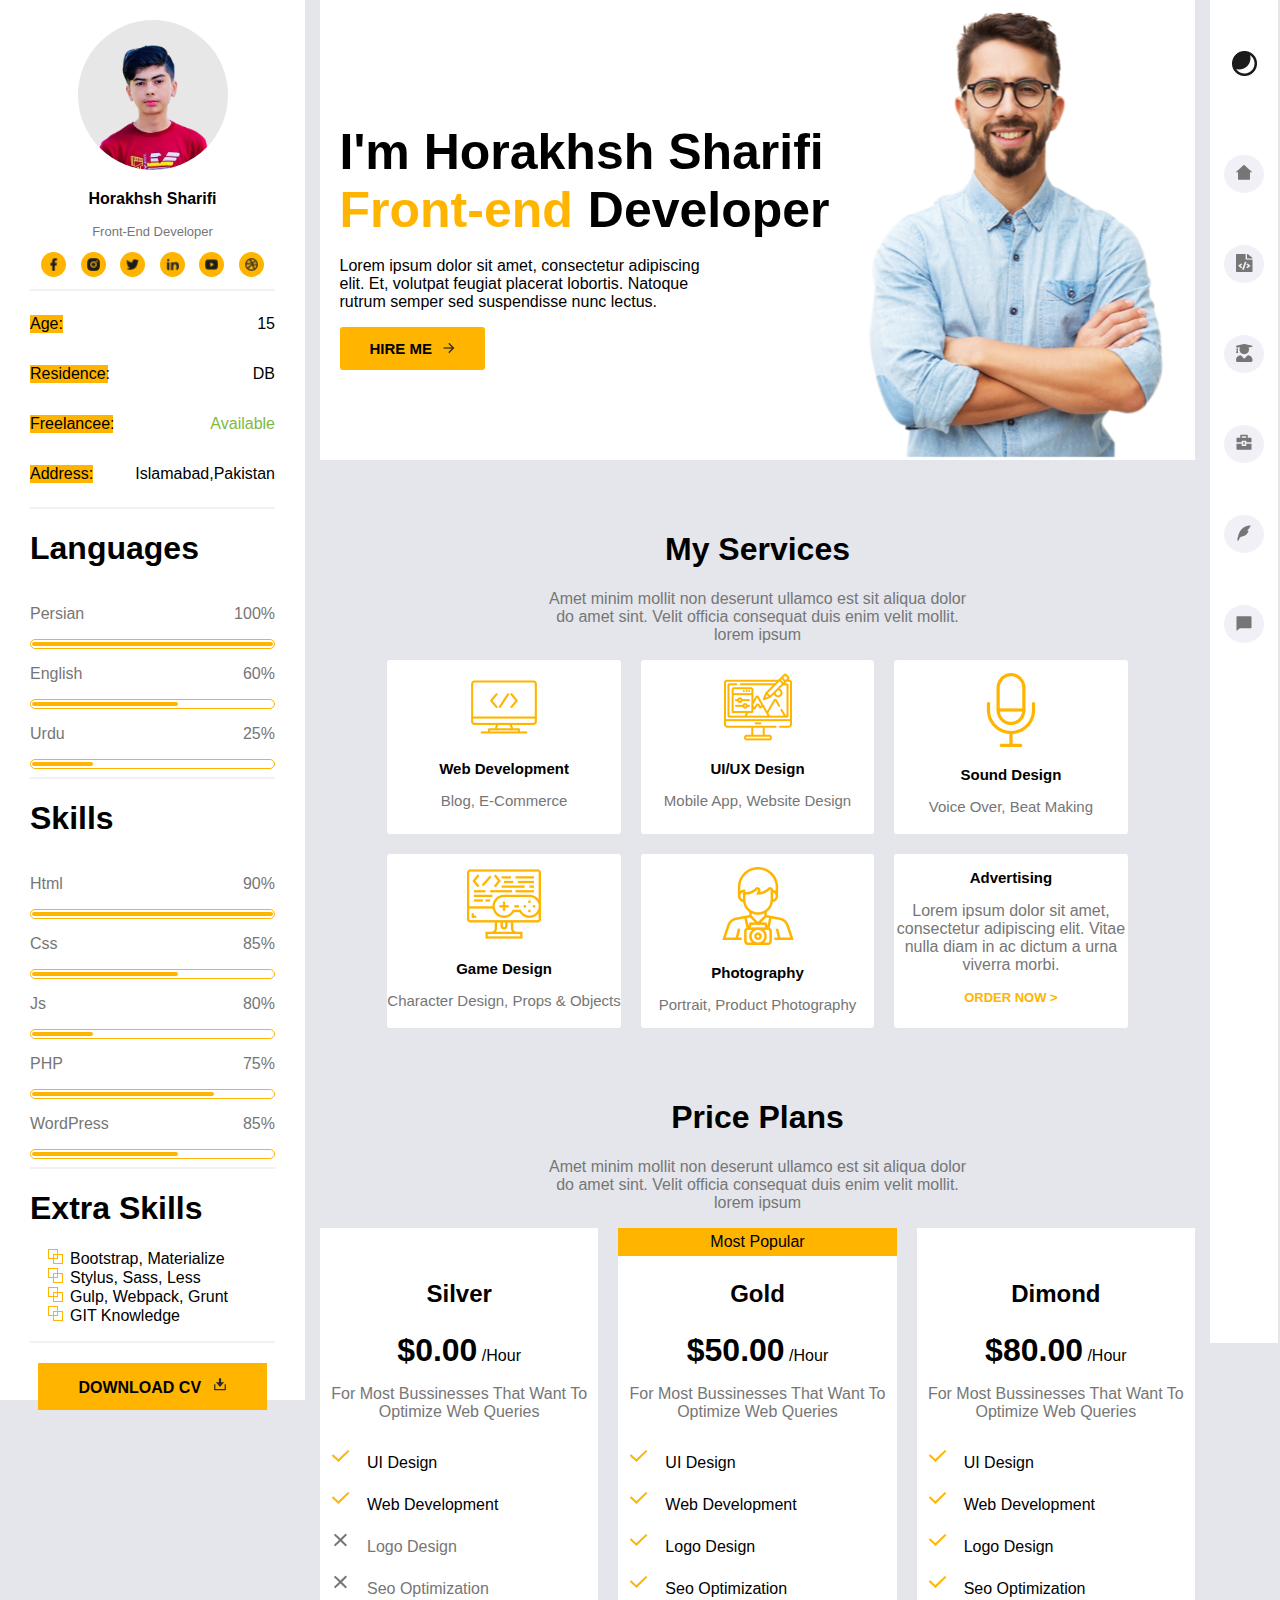
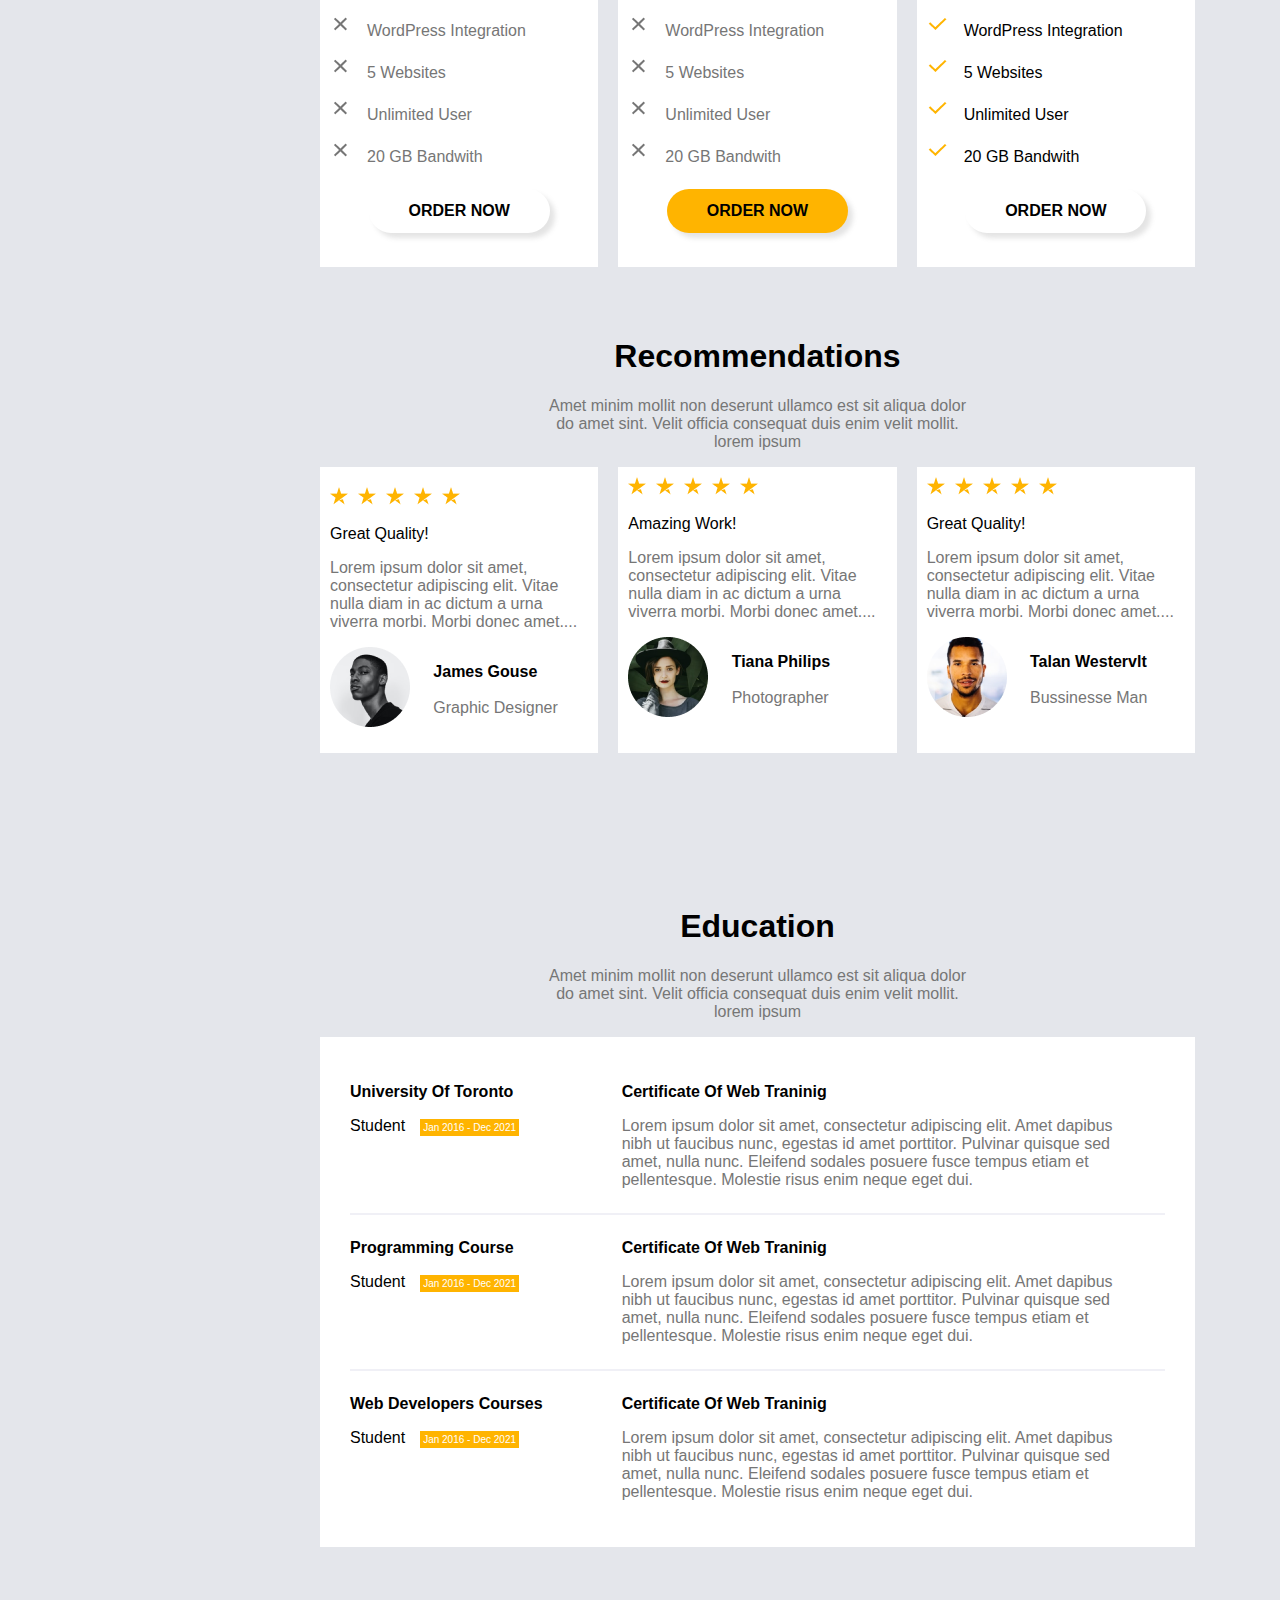
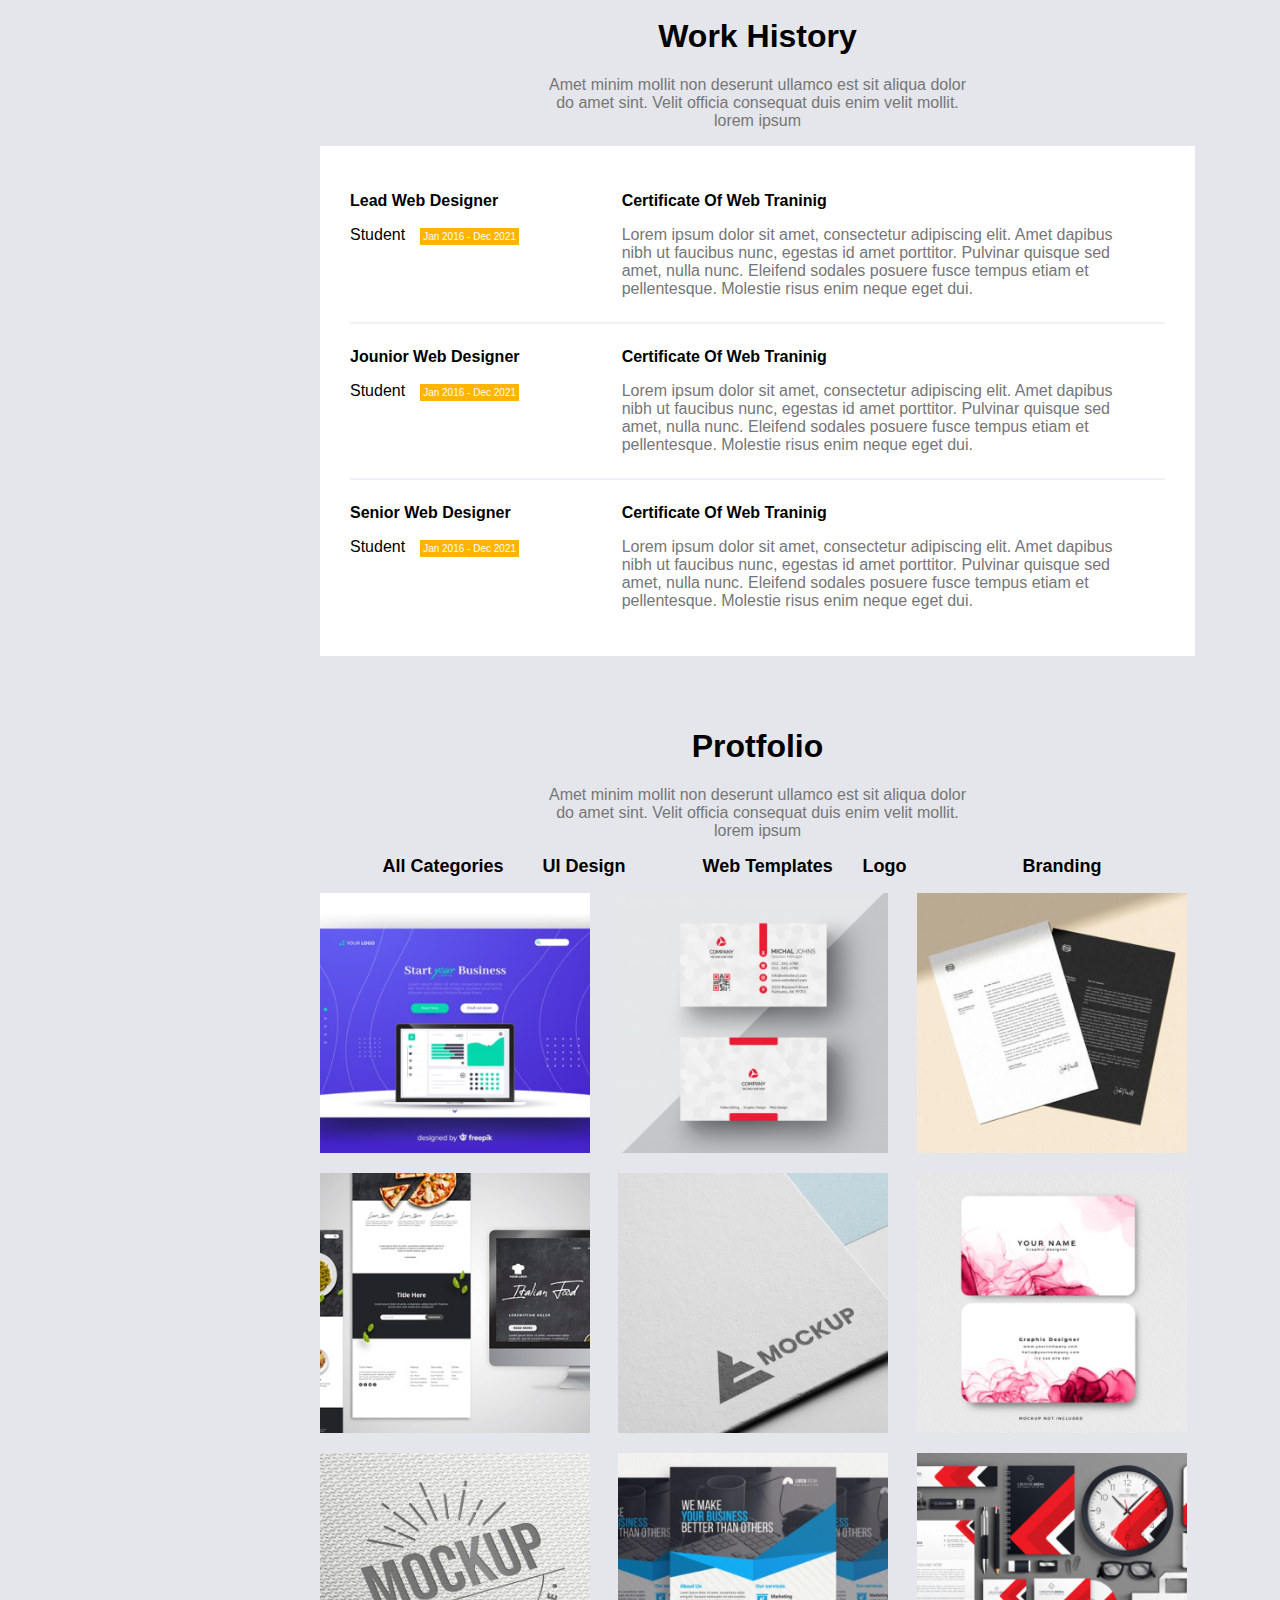
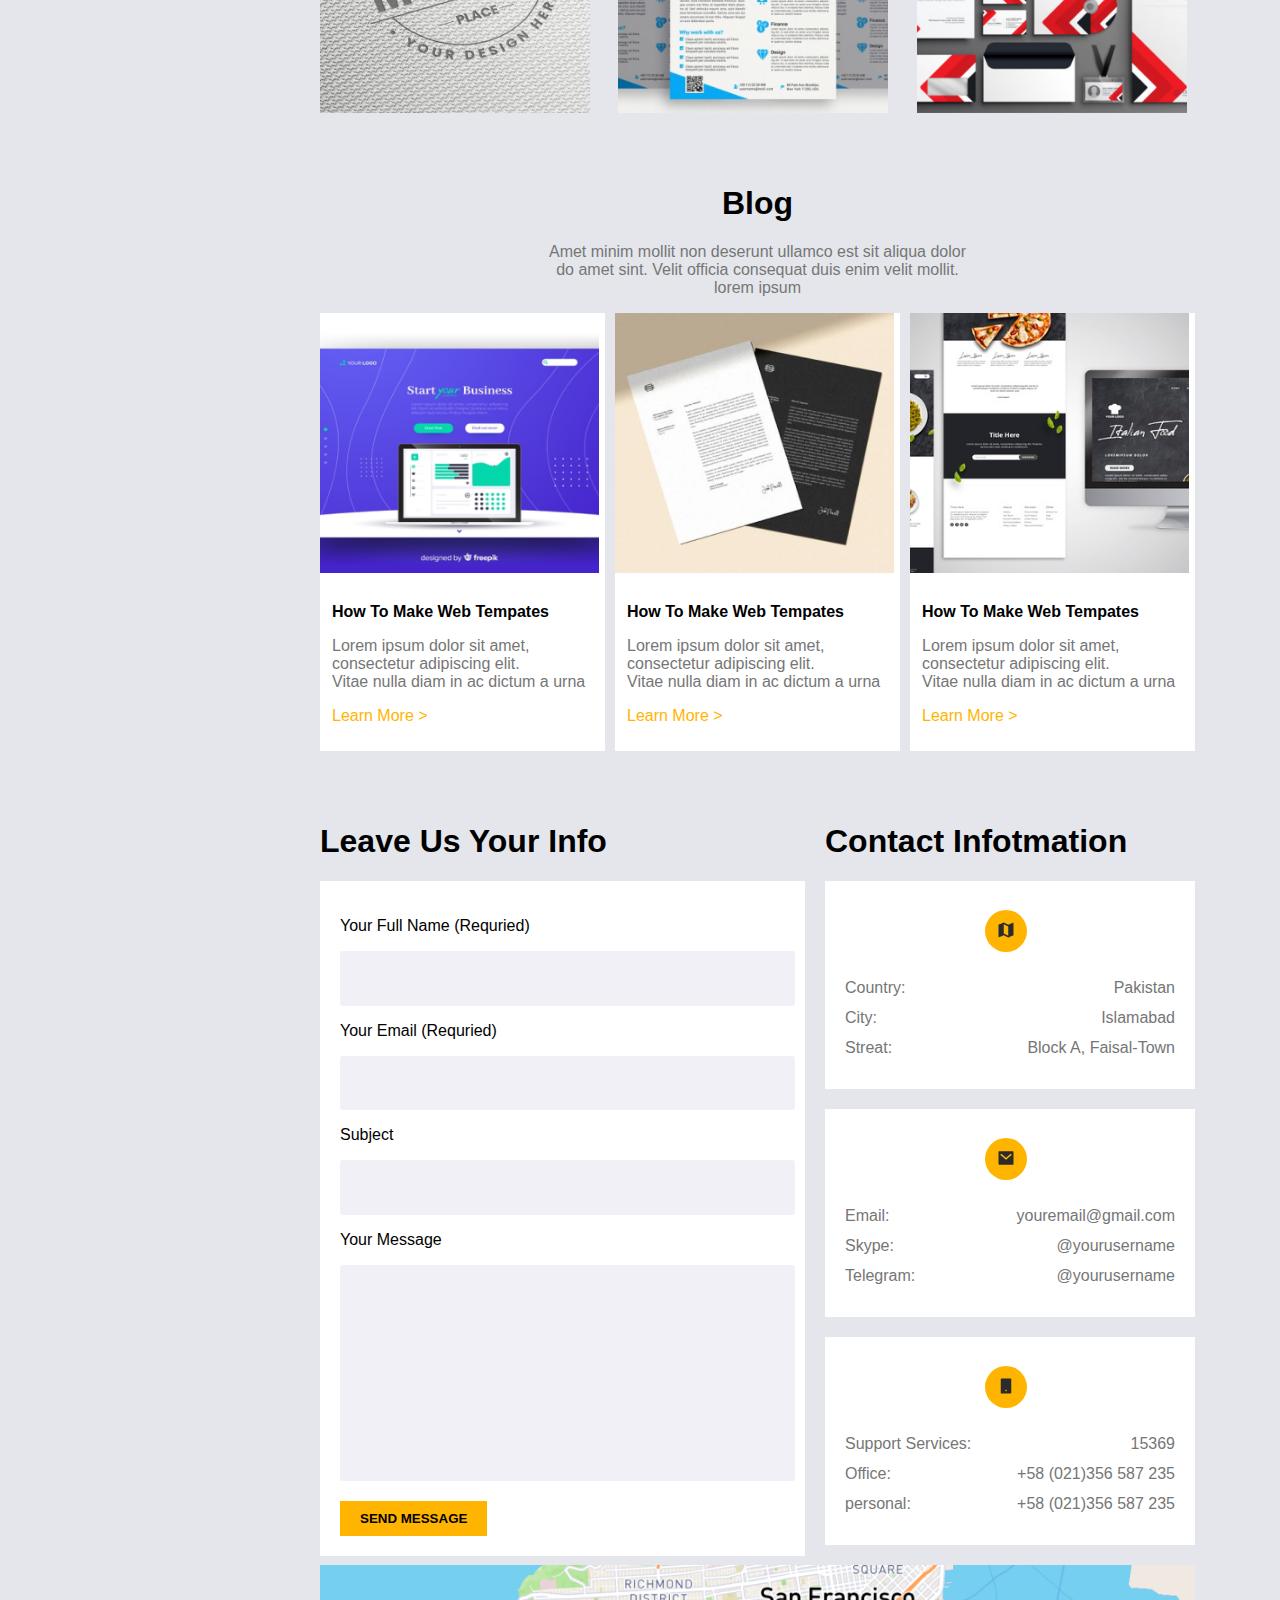
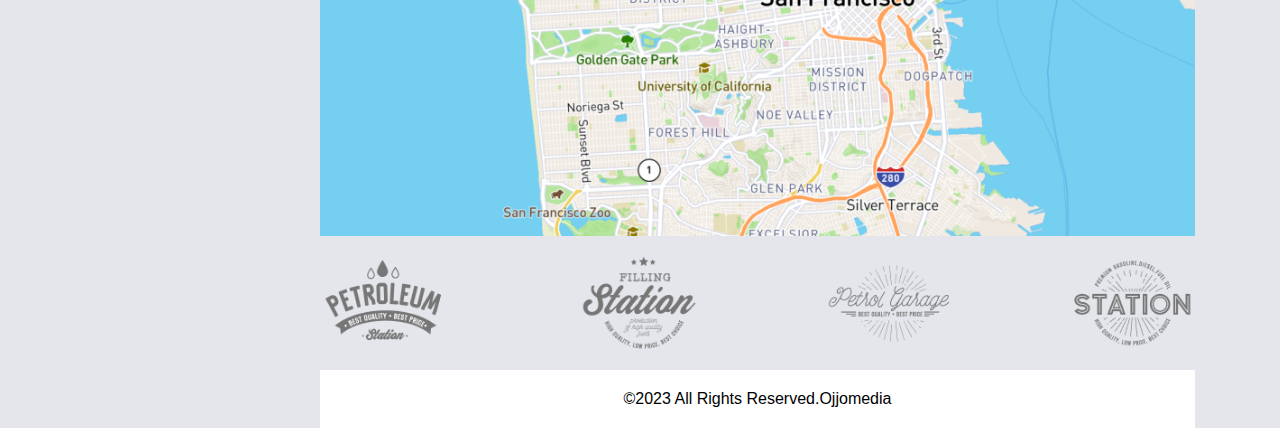
==== index.html @ abf3995a "first commit" ====
<!DOCTYPE html>
<html lang="en">
<head>
    <meta charset="UTF-8">
    <meta name="viewport" content="width=device-width, initial-scale=1.0">
    <link rel="stylesheet" href="Style/style2.css">
    <link rel="stylesheet" href="Style/style3.css">
    <link rel="stylesheet" href="Style/style.css">
    <link rel="stylesheet" href="Style/style-4.css">
    <title>Protfolio</title>
</head>
<body>
<!-- the content of my left container -->
    <aside class="left-side">
        <!-- the left side content, part 1 -->
        <div class="part-1-left-side">
            <!-- the profile part of left side content, part 1 -->
            <div class="profile">
                <img src="Images/myprofile.png" alt="">
                <p id="profile-name">
                    Horakhsh Sharifi
                </p>
                <p id="profile-content">
                    Front-End Developer
                </p>
            </div>
            <!-- the Social Media Icons part of left side content, part 1 -->
            <div class="social-media-icons">
                <a href="https://www.facebook.com/profile.php?id=100013399456943&mibextid=ZbWKwL"><img src="Icons/Icons-facebook.png" alt=""></a>
                <a href="https://www.instagram.com/horakhsh_sh/"><img src="Icons/Icons-instagram.png" alt=""></a>
                <a href="https://twitter.com/SharifiHor52408"><img src="Icons/Icons-twitter.png" alt=""></a>
                <a href="https://www.linkedin.com/in/horakhsh-sharifi-64a815212"><img src="Icons/Icons-linkedin.png" alt="" id="linkedin-icon"></a>
                <a href="https://www.youtube.com/@heartofasia469"><img src="Icons/Icons-Youtube.png" alt=""></a>
                <a href="https://dribbble.com/horakhsh_204"><img src="Icons/Icons-dribbble.png" alt=""></a>
            </div>
        </div>
        <hr id="left-side-hr">
        <!-- the left side content, part 2 -->
        <div class="part-2-left-side">
            <!-- the left side content, part 1 -->
                <span id="age-left-font">
                    <p id="left-font">Age:</p>
                    <p id="right-font">15</p>
                </span>
                <!-- the Residence detial part of left side content, part 1 -->
                <span id="residence-left-font">
                    <p id="left-font">Residence:</p>
                    <p id="right-font">DB</p>
                </span>
                <!-- the Freelance detial part of left side content, part 1 -->
                <span id="freelancee-left-font">
                    <p id="left-font">Freelancee:</p>
                    <p id="right-font-add">Available</p>
                </span>
                <!-- the Address detial part of left side content, part 1 -->
                <span id="address-left-font">
                    <p id="left-font">Address:</p>
                    <p id="right-font">Islamabad,Pakistan</p>
                </span>
        </div>
        <hr id="left-side-hr">
        <!-- the left side content, part 3 -->
        <div class="part-3-left-side">
            <!-- the title of left side, part 3 -->
            <h1>Languages</h1>
            <!-- the left side progress-bar 1, part 3 -->
            <span class="progress-bar-container-part">
                <!-- the title of progress bar 1, part 3 -->
                <p>Persian</p>
                <!-- the amount of progress bar 1, part 3 -->
                <p id="progress-bar-perc-amount-part">100%</p>
            </span>
            <!-- the % amount of progress bar 1, part3 -->
            <div class="progress-bar-perc-container-part">
                <div class="persian-progress-bar-perc-1-part3"></div>
            </div>

            <!-- the left side progress-bar 2, part 3 -->
            <span class="progress-bar-container-part">
                <!-- the title of progress bar 2, part 3 -->
                <p>English</p>
                <!-- the amount of progress bar 2, part 3 -->
                <p id="progress-bar-perc-amount-part">60%</p>
            </span>
            <!-- the % amount of progress bar 2, part3 -->
            <div class="progress-bar-perc-container-part">
                <div class="English-progress-bar-perc-2-part3"></div>
            </div>

            <!-- the left side progress-bar 3, part 3 -->
            <span class="progress-bar-container-part">
                <!-- the title of progress bar 3, part 3 -->
                <p>Urdu</p>
                <!-- the amount of progress bar 3, part 3 -->
                <p id="progress-bar-perc-amount-part">25%</p>
            </span>
            <!-- the % amount of progress bar 3, part 3 -->
            <div class="progress-bar-perc-container-part">
                <div class="Urdu-progress-bar-perc-3-part3"></div>
            </div>
        </div>
        <hr id="left-side-hr">
        <!-- the left side content, part 4 -->
        <div class="part-4-left-side">
            <!-- the title of left side, part 3 -->
            <h1>Skills</h1>
            <!-- the left side progress-bar 1, part 4 -->
            <span class="progress-bar-container-part">
                <!-- the title of progress bar 1, part 4 -->
                <p>Html</p>
                <!-- the amount of progress bar 1, part 4 -->
                <p id="progress-bar-perc-amount-part">90%</p>
            </span>
            <!-- the % amount of progress bar 1, part 4 -->
            <div class="progress-bar-perc-container-part">
                <div class="html-progress-bar-per-part-1-4"></div>
            </div>

            <!-- the left side progress-bar 2, part 4 -->
            <span class="progress-bar-container-part">
                <!-- the title of progress bar 2, part 4 -->
                <p>Css</p>
                <!-- the amount of progress bar 2, part 4 -->
                <p id="progress-bar-perc-amount-part">85%</p>
            </span>
            <!-- the % amount of progress bar 2, part 4 -->
            <div class="progress-bar-perc-container-part">
                <div class="css-progress-bar-per-part-2-4"></div>
            </div>

            <!-- the left side progress-bar 3, part 4 -->
            <span class="progress-bar-container-part">
                <!-- the title of progress bar 3, part 4 -->
                <p>Js</p>
                <!-- the title of progress bar 3, part 4 -->
                <p id="progress-bar-perc-amount-part">80%</p>
            </span>
            <!-- the % amount of progress bar 3, part 4 -->
            <div class="progress-bar-perc-container-part">
                <div class="js-progress-bar-per-part-3-4"></div>
            </div>

            <!-- the left side progress-bar 4, part 4 -->
            <span class="progress-bar-container-part">
                <!-- the title of progress bar 4, part 4 -->
                <p>PHP</p>
                <!-- the title of progress bar 4, part 4 -->
                <p id="progress-bar-perc-amount-part">75%</p>
            </span>
            <!-- the % amount of progress bar 4, part 4 -->
            <div class="progress-bar-perc-container-part">
                <div class="php-progress-bar-per-part-4-4"></div>
            </div>
            
            <!-- the % amount of progress bar 3, part 4 -->
            <span class="progress-bar-container-part ">
                <!-- the title of progress bar 1, part 4 -->
                <p>WordPress</p>
                <!-- the title of progress bar 4, part 4 -->
                <p id="progress-bar-perc-amount-part">85%</p>
            </span>
            <!-- the % amount of progress bar 4, part 4 -->
            <div class="progress-bar-perc-container-part">
                <div class="wordpress-progress-bar-per-part-5-4"></div>
            </div>
        </div>
        <hr id="left-side-hr">
        <!-- the left side content, part 5 -->
        <div class="part-5-left-side">
            <h1>Extra Skills</h1>
            <ul class="part-5-left-side-list">
                <li>Bootstrap, Materialize</li>
                <li>Stylus, Sass, Less</li>
                <li>Gulp, Webpack, Grunt</li>
                <li>GIT Knowledge</li>
            </ul>
        </div>
        <hr id="left-side-hr">
        <button id="left-side-bottom-btn">DOWNLOAD CV <img src="Icons/Frame.png" alt=""></button>
    </aside>
    <!-- the main container -->
    <main class="container">
        <!-- header part of main container -->
        <header>
            <!-- header font -->
            <div class="header-font">
                <h1 class="header-heading">I'm Horakhsh Sharifi<br><b id="highlight-font">Front-end</b>Developer</h1>
                <p>
                    Lorem ipsum dolor sit amet, consectetur adipiscing<br>
                    elit. Et, volutpat feugiat placerat lobortis. Natoque<br>
                    rutrum semper sed suspendisse nunc lectus.  
                </p>
                <!-- the button of header conteant -->
                <button class="header-btn">HIRE ME <img src="Icons/Vector.png" alt=""></button>
            </div>
            <!-- the img of header conteant -->
            <span id="main-profile-img">
                <img src="Images/Your Image 1 (1).png" alt="">
            </span>
        </header>
        <!-- my main content of main container -->
        <main>
            <div class="part1-main">
                <span class="part-1-font">
                    <h1>My Services</h1>
                    <p id="part-1-header-par">
                        Amet minim mollit non deserunt ullamco est sit aliqua dolor<br>
                         do amet sint. Velit officia consequat duis enim velit mollit.<br>
                          lorem ipsum
                    </p>
                </span>
                <div class="part-1-container">
                <div class="part-1-1"> 
                    <img src="Icons/coding.png" alt="">
                    <p id="part-1-contanier-main-top-font">Web Development</p>
                    <p id="part-1-contanier-main-bottom-font">Blog, E-Commerce</p>
                </div>
                <div class="part-1-2"> 
                    <img src="Icons/illustration.png" alt="">
                    <p id="part-1-contanier-main-top-font">UI/UX Design</p>
                    <p id="part-1-contanier-main-bottom-font">Mobile App, Website Design</p>
                </div>
                <div class="part-1-3"> 
                    <img src="Icons/Microphone.png" alt="">
                    <p id="part-1-contanier-main-top-font">Sound Design</p>
                    <p id="part-1-contanier-main-bottom-font">Voice Over, Beat Making</p>
                </div>
                <div class="part-1-4"> 
                    <img src="Icons/game-development.png" alt="">
                    <p id="part-1-contanier-main-top-font">Game Design</p>
                    <p id="part-1-contanier-main-bottom-font">Character Design, Props & Objects</p>
                </div>
                <div class="part-1-5"> 
                    <img src="Icons/Photographer.png" alt="">
                    <p id="part-1-contanier-main-top-font">Photography</p>
                    <p id="part-1-contanier-main-bottom-font">Portrait, Product Photography</p>
                </div>
                <div class="part-1-6"> 
                    <p id="part-1-contanier-main-top-font">Advertising</p>
                    <p  id="part-1-6-contanier-main-bottom-font">
                        Lorem ipsum dolor sit amet,<br>
                        consectetur adipiscing elit. Vitae<br>
                        nulla diam in ac dictum a urna<br>
                        viverra morbi.
                    </p>
                    <p id="par-1-6-bottom-font"><a href="#">ORDER NOW ></a></p>
                </div>
            </div>
            </div>
            <div class="part2-main">
                <span id="part2-main-header-font">
                    <h1>Price Plans</h1>
                    <p id="part-2-header-par"> 
                        Amet minim mollit non deserunt ullamco est sit aliqua dolor<br>
                         do amet sint. Velit officia consequat duis enim velit mollit.<br>
                          lorem ipsum
                    </p>
                </span>
                <div class="part-2-conatainer">
                <div class="part-2-1">
                    <div class="part-2-1-header">
                    <p id="part-2-1-main-font">Silver</p>
                    <p><b id="price-font">$0.00</b>   /Hour</p>
                    <p id="price-edtail">
                        For Most Bussinesses That Want To<br>
                        Optimize Web Queries
                    </p>
                    </div>
                    <ul>
                        <li id="part-2-1-list-1">UI Design</li>
                        <li id="part-2-1-list-1">Web Development</li>
                        <li id="part-2-1-list-2">Logo Design</li>
                        <li id="part-2-1-list-2">Seo Optimization</li>
                        <li id="part-2-1-list-2">WordPress Integration</li>
                        <li id="part-2-1-list-2">5 Websites</li>
                        <li id="part-2-1-list-2">Unlimited User</li>
                        <li id="part-2-1-list-2">20 GB Bandwith</li>
                    </ul>
                    <div class="priceplans-1-btn-container">
                        <button id="priceplans-1-btn">ORDER NOW</button>
                    </div>
                </div>
                    <div class="part-2-2">
                        <div class="part-2-1-header">
                        <p id="part-2-2-font">Most Popular</p>
                        <p id="part-2-1-main-font">Gold</p>
                        <p><b id="price-font">$50.00</b>   /Hour</p>
                        <p id="price-edtail">
                            For Most Bussinesses That Want To<br>
                            Optimize Web Queries
                        </p>
                        </div>
                        <ul>
                            <li id="part-2-1-list-1">UI Design</li>
                            <li id="part-2-1-list-1">Web Development</li>
                            <li id="part-2-1-list-1">Logo Design</li>
                            <li id="part-2-1-list-1">Seo Optimization</li>
                            <li id="part-2-1-list-2">WordPress Integration</li>
                            <li id="part-2-1-list-2">5 Websites</li>
                            <li id="part-2-1-list-2">Unlimited User</li>
                            <li id="part-2-1-list-2">20 GB Bandwith</li>
                        </ul>
                        <div class="priceplans-2-btn-container">
                            <button id="priceplans-2-btn">ORDER NOW</button>
                        </div>
                    </div>
                        <div class="part-2-3">
                        <div class="part-2-1-header">
                            <p id="part-2-1-main-font">Dimond</p>
                            <p><b id="price-font">$80.00</b>    /Hour</p>
                            <p id="price-edtail">
                                For Most Bussinesses That Want To<br>
                                Optimize Web Queries
                            </p>
                            </div>
                            <ul>
                                <li id="part-2-1-list-1">UI Design</li>
                                <li id="part-2-1-list-1">Web Development</li>
                                <li id="part-2-1-list-1">Logo Design</li>
                                <li id="part-2-1-list-1">Seo Optimization</li>
                                <li id="part-2-1-list-1">WordPress Integration</li>
                                <li id="part-2-1-list-1">5 Websites</li>
                                <li id="part-2-1-list-1">Unlimited User</li>
                                <li id="part-2-1-list-1">20 GB Bandwith</li>
                            </ul>
                            <div class="priceplans-3-btn-container">
                                <button id="priceplans-3-btn">ORDER NOW</button>
                            </div>
                        </div>
                    </div>
            </div>
            <div class="part3-main">
                <span id="part-3-heder-font">
                    <h1>Recommendations</h1>
                    <p id="part-3-header-par">
                        Amet minim mollit non deserunt ullamco est sit aliqua dolor<br>
                        do amet sint. Velit officia consequat duis enim velit mollit.<br>
                        lorem ipsum
                    </p>
                </span>
                <div class="part-3-container">
                    <div class="part-3-1">
                        <img src="Icons/Rating.png" alt="">
                        <p>Great Quality!</p>
                        <p id="part-3-par">
                            Lorem ipsum dolor sit amet,<br>
                            consectetur adipiscing elit. Vitae<br>
                            nulla diam in ac dictum a urna<br>
                            viverra morbi. Morbi donec amet....
                        </p>
                        <span id="part-3-profile">
                            <img src="Images/Profile.png" alt="">
                            <p><b>James Gouse</b><br><br><em id="part-3-profile-par">Graphic Designer</em></p>
                        </span>
                    </div>
                    <div class="part-3-2">
                        <img src="Icons/Rating.png" alt="">
                        <p>Amazing Work!</p>
                        <p id="part-3-par">
                            Lorem ipsum dolor sit amet,<br>
                            consectetur adipiscing elit. Vitae<br>
                            nulla diam in ac dictum a urna<br>
                            viverra morbi. Morbi donec amet....
                        </p>
                        <span id="part-3-profile"> 
                            <img src="Images/Profile (1).png" alt="">
                            <p><b>Tiana Philips</b><br><br><em id="part-3-profile-par">Photographer</em></p>
                        </span>
                    </div>
                    <div class="part-3-3">
                        <img src="Icons/Rating.png" alt="">
                        <p>Great Quality!</p>
                        <p id="part-3-par">
                            Lorem ipsum dolor sit amet,<br>
                            consectetur adipiscing elit. Vitae<br>
                            nulla diam in ac dictum a urna<br>
                            viverra morbi. Morbi donec amet....
                        </p>
                        <span id="part-3-profile">
                            <img src="Images/Profile (2).png" alt="">
                            <p><b>Talan Westervlt</b><br><br><em id="part-3-profile-par">Bussinesse Man</em></p>
                        </span>
                    </div>
                </div>
            </div>
            <div class="main-dot">
                <img src="Group 39.png" alt="" id="main-dot-img">
            </div>
            <div class="part4-main">
                <span id="part-4-header-font">
                    <h1>Education</h1>
                    <p id="part-4-header-par">
                        Amet minim mollit non deserunt ullamco est sit aliqua dolor<br>
                        do amet sint. Velit officia consequat duis enim velit mollit.<br>
                        lorem ipsum
                    </p>
                </span>
                <div class="part-4-main-container">
                    <div class="part-4-main-container-1">
                        <span id="part-4-left-main-font">
                            <p><b>University Of Toronto</b></p>
                            <p>Student<em id="part-4-main-date-font">Jan 2016 - Dec 2021</em></p>
                        </span>
                        <span id="part-4-right-main-font">
                            <p><b>Certificate Of Web Traninig</b></p>
                            <p id="part-4-right-par">
                                Lorem ipsum dolor sit amet, consectetur adipiscing elit. Amet dapibus<br>
                                nibh ut faucibus nunc, egestas id amet porttitor. Pulvinar quisque sed<br>
                                amet, nulla nunc. Eleifend sodales posuere fusce tempus etiam et<br>
                                pellentesque. Molestie risus enim neque eget dui.
                            </p>
                        </span>
                    </div>
                    <hr id="part-4-hr">
                    <div class="part-4-main-container-2">
                        <span id="part-4-left-main-font">
                            <p><b>Programming Course</b></p>
                            <p>Student<em id="part-4-main-date-font">Jan 2016 - Dec 2021</em></p>
                        </span>
                        <span id="part-4-right-main-font">
                            <p><b>Certificate Of Web Traninig</b></p>
                            <p id="part-4-right-par">
                                Lorem ipsum dolor sit amet, consectetur adipiscing elit. Amet dapibus<br>
                                nibh ut faucibus nunc, egestas id amet porttitor. Pulvinar quisque sed<br>
                                amet, nulla nunc. Eleifend sodales posuere fusce tempus etiam et<br>
                                pellentesque. Molestie risus enim neque eget dui.
                            </p>
                        </span>
                    </div>
                    <hr id="part-4-hr">
                    <div class="part-4-main-container-3">
                            <span id="part-4-left-main-font">
                                <p><b>Web Developers Courses</b></p>
                                <p>Student<em id="part-4-main-date-font">Jan 2016 - Dec 2021</em></p>
                            </span>
                            <span id="part-4-right-main-font">
                                <p><b>Certificate Of Web Traninig</b></p>
                                <p id="part-4-right-par">
                                    Lorem ipsum dolor sit amet, consectetur adipiscing elit. Amet dapibus<br>
                                    nibh ut faucibus nunc, egestas id amet porttitor. Pulvinar quisque sed<br>
                                    amet, nulla nunc. Eleifend sodales posuere fusce tempus etiam et<br>
                                    pellentesque. Molestie risus enim neque eget dui.
                                </p>
                            </span>
                        </div>
                </div>
            </div>
            <div class="part5-main">
                <span id="part-4-header-font">
                    <h1>Work History</h1>
                    <p id="part-4-header-par">
                        Amet minim mollit non deserunt ullamco est sit aliqua dolor<br>
                        do amet sint. Velit officia consequat duis enim velit mollit.<br>
                        lorem ipsum
                    </p>
                </span>
                <div class="part-4-main-container">
                    <div class="part-4-main-container-1">
                        <span id="part-4-left-main-font">
                            <p><b>Lead Web Designer</b></p>
                            <p>Student<em id="part-4-main-date-font">Jan 2016 - Dec 2021</em></p>
                        </span>
                        <span id="part-4-right-main-font">
                            <p><b>Certificate Of Web Traninig</b></p>
                            <p id="part-4-right-par">
                                Lorem ipsum dolor sit amet, consectetur adipiscing elit. Amet dapibus<br>
                                nibh ut faucibus nunc, egestas id amet porttitor. Pulvinar quisque sed<br>
                                amet, nulla nunc. Eleifend sodales posuere fusce tempus etiam et<br>
                                pellentesque. Molestie risus enim neque eget dui.
                            </p>
                        </span>
                    </div>
                    <hr id="part-4-hr">



































































                    <div class="part-4-main-container-2">
                        <span id="part-4-left-main-font">
                            <p><b>Jounior Web Designer</b></p>
                            <p>Student<em id="part-4-main-date-font">Jan 2016 - Dec 2021</em></p>
                        </span>
                        <span id="part-4-right-main-font">
                            <p><b>Certificate Of Web Traninig</b></p>
                            <p id="part-4-right-par">
                                Lorem ipsum dolor sit amet, consectetur adipiscing elit. Amet dapibus<br>
                                nibh ut faucibus nunc, egestas id amet porttitor. Pulvinar quisque sed<br>
                                amet, nulla nunc. Eleifend sodales posuere fusce tempus etiam et<br>
                                pellentesque. Molestie risus enim neque eget dui.
                            </p>
                        </span>
                    </div>
                    <hr id="part-4-hr">
                    <div class="part-4-main-container-3">
                            <span id="part-4-left-main-font">
                                <p><b>Senior Web Designer</b></p>
                                <p>Student<em id="part-4-main-date-font">Jan 2016 - Dec 2021</em></p>
                            </span>
                            <span id="part-4-right-main-font">
                                <p><b>Certificate Of Web Traninig</b></p>
                                <p id="part-4-right-par">
                                    Lorem ipsum dolor sit amet, consectetur adipiscing elit. Amet dapibus<br>
                                    nibh ut faucibus nunc, egestas id amet porttitor. Pulvinar quisque sed<br>
                                    amet, nulla nunc. Eleifend sodales posuere fusce tempus etiam et<br>
                                    pellentesque. Molestie risus enim neque eget dui.
                                </p>
                            </span>
                        </div>
                </div>
            </div>
            <div class="part6-main">
                <span id="part-6-header-font">
                    <h1>Protfolio</h1>
                    <p id="part-6-header-par">
                        Amet minim mollit non deserunt ullamco est sit aliqua dolor<br>
                        do amet sint. Velit officia consequat duis enim velit mollit.<br>
                        lorem ipsum
                    </p>
                </span>
                <nav class="part-6-nav">
                    <ul>
                        <li><b>All Categories</b></li>
                        <li><b>UI Design</b></li>
                        <li><b>Web Templates</b></li>
                        <li><b>Logo</b></li>
                        <li><b>Branding</b></li>
                    </ul>
                </nav>
                <div class="part-6-main-container">
                    <img src="Images/Image.png" alt="">
                    <img src="Images/Image (1).png" alt="">
                    <img src="Images/Image (2).png" alt="">
                    <img src="Images/Image (3).png" alt="">
                    <img src="Images/Image (4).png" alt="">
                    <img src="Images/Image (5).png" alt="">
                    <img src="Images/Image (6).png" alt="">
                    <img src="Images/Image (7).png" alt="">
                    <img src="Images/Image (8).png" alt="">
                </div>
            </div>
            <div class="part7-main">
                <span id="part-6-1-header-font">
                    <h1>Blog</h1>
                    <p id="part-4-header-par">
                        Amet minim mollit non deserunt ullamco est sit aliqua dolor<br>
                        do amet sint. Velit officia consequat duis enim velit mollit.<br>
                        lorem ipsum
                    </p>
                </span>
                <div class="part-6-container">
                <div class="part-6-1-main">
                    <img src="Images/Image.png" alt="">
                    <div class="part-6-1-main-font">
                        <p><b>How To Make Web Tempates</b></p>
                        <p id="part-6-1-main-content-font">
                            Lorem ipsum dolor sit amet,<br>
                            consectetur adipiscing elit.<br>
                            Vitae nulla diam in ac dictum a urna 
                        </p>
                        <p id="part-6-main-footer-font"><a>Learn More ></a></p>
                    </div>
                </div>

                <div class="part-6-2-main">
                    <img src="Images/Image (2).png" alt="">
                    <div class="part-6-1-main-font">
                    <p><b>How To Make Web Tempates</b></p>
                    <p id="part-6-1-main-content-font">
                        Lorem ipsum dolor sit amet,<br>
                        consectetur adipiscing elit.<br>
                        Vitae nulla diam in ac dictum a urna 
                    </p>
                    <p id="part-6-main-footer-font"><a>Learn More ></a></p>
                </div>
                </div>

                <div class="part-6-3-main">
                    <img src="Images/Image (3).png" alt="">
                    <div class="part-6-1-main-font">
                    <p><b>How To Make Web Tempates</b></p>
                    <p id="part-6-1-main-content-font">
                        Lorem ipsum dolor sit amet,<br>
                        consectetur adipiscing elit.<br>
                        Vitae nulla diam in ac dictum a urna 
                    </p>
                    <p id="part-6-main-footer-font"><a>Learn More ></a></p>
                </div>
                </div>
                </div>
            </div>
            <div class="part8-part9">
                <div class="part8-main">
                    <h1>Leave Us Your Info</h1>
                    <div class="part-8-main-content">
                        <span>
                            <p id="part-8-main-inout-font">Your Full Name (Requried)</p>
                            <input type="text" name="Your Full Name (Requried)" id="part-9-input-1">
                        </span>
                        <span>
                            <p id="part-8-main-inout-font">Your Email (Requried)</p>
                            <input type="email" name="Your Email (Requried)" id="part-9-input-2">
                        </span>
                        <span>
                            <p id="part-8-main-inout-font">Subject</p>
                            <input type="text" name="Subject" id="part-9-input-3">
                        </span>
                        <span>
                            <p id="part-8-main-inout-font">Your Message</p>
                            <input type="text" name="Your Message" id="part-9-input-4">
                        </span>
                        <br>
                        <span>
                            <button onclick="submitForm()" id="part-8-btn"><b>SEND MESSAGE</b></button>
                        </span>
                    </div>
                </div>
                <div class="part9-main">
                    <h1>Contact Infotmation</h1>
                    <div class="part-9-main-container-1">
                        <span id="part-9-icons-1">
                            <img src="Icons/location.png" alt="" id="part-9-main-icon">
                        </span>
                        <ul class="part-9-main-ul-1">
                            <span id="part-9-li-1">
                                <li>Country:</li>
                                <li>City:</li>
                                <li>Streat:</li>
                            </span>
                            <span>
                                <li id="part-9-main-font-li-1">Pakistan</li>
                                <li id="part-9-main-font-li-1">Islamabad</li>
                                <li id="part-9-main-font-li-1">Block A, Faisal-Town</li>
                            </span>
                        </ul>
                    </div>
                    <div class="part-9-main-container-1">
                        <span id="part-9-icons-1">
                            <img src="Icons/mail.png" alt="" id="part-9-main-icon">
                        </span>
                        <ul class="part-9-main-ul-1">
                            <span id="part-9-li-1">
                                <li>Email:</li>
                                <li>Skype:</li>
                                <li>Telegram:</li>
                            </span>
                            <span>
                                <li id="part-9-main-font-li-1">youremail@gmail.com</li>
                                <li id="part-9-main-font-li-1">@yourusername</li>
                                <li id="part-9-main-font-li-1">@yourusername</li>
                            </span>
                        </ul>
                    </div>
                    <div class="part-9-main-container-1">
                        <span id="part-9-icons-1">
                            <img src="Icons/Mobile.png" alt="" id="part-9-main-icon">
                        </span>
                        <ul class="part-9-main-ul-1">
                            <span id="part-9-li-1">
                                <li>Support Services:</li>
                                <li>Office:</li>
                                <li>personal:</li>
                            </span>
                            <span>
                                <li id="part-9-main-font-li-1">15369</li>
                                <li id="part-9-main-font-li-1">+58 (021)356 587 235</li>
                                <li id="part-9-main-font-li-1">+58 (021)356 587 235</li>
                            </span>
                        </ul>
                    </div>  
                </div>
            </div>
        </main>
        <!-- footer part of main container -->
        <footer>
            <!-- a img of Sanfrancisco map in footer container -->
            <div class="footer-part-1">
                <img src="Images/Map.png" alt="">
            </div>
            <!-- a img of logo in footer container -->
            <div class="footer-part-1">
                <img src="Images/Logo.png" alt="">
            </div>
            <!-- copy rights of main content in footer-->
            <p id="footer-part-3">
                ©2023 All Rights Reserved.Ojjomedia
            </p>
        </footer>
    </main>
    <!-- the nav of right side -->
    <nav class="right-side">
            <a href="#" id="right-side-icon-img-1"><img src="Icons/Contrast.png" alt=""></a>
        <div class="icon">
            <a href="#" id="right-side-icon-img"><img src="Icons/Home 2.png" alt=""></a>
            <span class="font-name">Home</span>
        </div>
        <div class="icon">
            <a href="#" id="right-side-icon-img"><img src="Icons/Blog2 (5).png" alt=""></a>
            <span class="font-name">Services</span>
        </div>
        <div class="icon">
            <a href="#" id="right-side-icon-img"><img src="Icons/Blog2 (3).png" alt=""></a>
            <span class="font-name">CV</span>
        </div>
        <div class="icon">
            <a href="#" id="right-side-icon-img"><img src="Icons/Blog2 (4).png" alt=""></a>
            <span class="font-name">Protfolio</span>
        </div>
        <div class="icon">
            <a href="#" id="right-side-icon-img"><img src="Icons/Blog2 (1).png" alt=""></a>
            <span class="font-name">Blog</span>
        </div>
        <div class="icon">
            <a href="#" id="right-side-icon-img"><img src="Icons/Blog2 (2).png" alt=""></a>
            <span class="font-name">Contact</span>
        </div>
    </nav>
    <script>
        document.addEventListener('DOMContentLoaded', function() {
            const fontNames = ['Home', 'Services', 'CV', 'Portfolio', 'Blog', 'Contact'];
            const fontNameElements = document.querySelectorAll('.font-name');
            
            fontNameElements.forEach(function(element, index) {
              element.textContent = fontNames[index];
            });
          });
    </script>
</body>
</html>
---- Style/style.css ----
* {
    font-family: 'Orbitron', sans-serif;
    font-family: 'Source Sans 3', sans-serif;
}
body {
    margin: auto;
    display: grid;
    grid-template-columns: 305px 1fr 70px;
    background-color: #E4E6EB;
    max-width: 1920px;
    width: 100%;
}
#highlight-font {
    color: #FFB400;
    padding-right: 15px;
}
.container {
    padding: 0 15px;
}
header {
    background-image: url(background.png);
    justify-content: space-around;
    align-items: center;
    height: 460px;
    display: flex;
    background-color: white;
    padding: 0 15px;
    
}
.header-heading{
    font-size: 50px;
    font-weight: 700;
    width: 500px;
    margin-bottom: 0;
    height: 118px;
}
.header-btn {
    padding: 13px 30px;
    border: none;
    border-radius: 3px;
    background-color: #FFB400;
    font-weight: bold;
    font-size: 15px;
}
.header-btn > img {
    padding-left: 7px;
}
#main-profile-img > img {
    padding: 0 !important;
}
.part1-main {
    justify-self: center;
    align-items: center;
    text-align: center;
    padding-top: 50px;
}
.part-1-font {
    text-align: center;
}
#part-1-contanier-main-bottom-font {
    color: #767676;
    font-size: 15px;
}
#part-1-contanier-main-top-font {
    font-weight: bold;
    font-size: 15px;
}
.part-1-1 {
    background-color: white;
    justify-content: center;
    text-align: center;
    align-items: center;
    padding-top: 13px;
    border-radius: 3px;
}
.part-1-2 {
    background-color: white;
    justify-content: center;
    text-align: center;
    align-items: center;
    padding-top: 13px;
    border-radius: 3px;
}
.part-1-3 {
    background-color: white;
    justify-content: center;
    text-align: center;
    align-items: center;
    padding-top: 13px;
    border-radius: 3px;
}
.part-1-4 {
    background-color: white;
    justify-content: center;
    text-align: center;
    align-items: center;
    padding-top: 13px;
    border-radius: 3px;
}
.part-1-5 {
    background-color: white;
    justify-content: center;
    text-align: center;
    align-items: center;
    padding-top: 13px;
    border-radius: 3px;
}
.part-1-6 {
    background-color: white;
    justify-content: center;
    text-align: center;
    align-items: center;
    border-radius: 3px;
}
#part-1-6-contanier-main-bottom-font {
    color: #767676;
}
#par-1-6-bottom-font {
    font-size: small;
    color: #FFB400;
    font-weight: 600;
}
#par-1-6-bottom-font > a {
    text-decoration: none;
    color: #FFB400;
} 
.part-1-container {
    display: grid;
    grid-template-columns: repeat(3, 1fr);
    grid-template-rows: 1fr 1fr;
    gap: 20px;
}














.part2-main {
    padding-top: 50px;
}
#part2-main-header-font {
    text-align: center;
}
.part-2-1-header {
    justify-content: center;
    align-items: center;
    text-align: center;
}
.part-2-conatainer {
    display: grid;
    grid-template-columns: 1fr 1fr 1fr;
    grid-template-rows: 1fr;
    gap: 20px;
    
}
#part-2-2-font {
    background-color: #FFB400;
    padding: 5px; 
    margin-top: 0;
}
.part-2-1 > ul > li {
    padding: 7px;
}
.part-2-2 > ul > li {
    padding: 7px;
}
.part-2-3 > ul > li {
    padding: 7px;
}
.part-2-1 > ul > #part-2-1-list-1 {
    list-style: url(../Icons/Check.png);
}
.part-2-1 > ul > #part-2-1-list-2 {
    list-style: url(../Icons/Close.png);
    color: #767676;
}
.part-2-2 > ul > #part-2-1-list-1 {
    list-style: url(../Icons/Check.png);
}
.part-2-2 > ul > #part-2-1-list-2 {
    list-style: url(../Icons/Close.png);
    color: #767676;
}
.part-2-3 > ul > #part-2-1-list-1 {
    list-style: url(../Icons/Check.png);
}
.part-2-3 > ul > #part-2-1-list-2 {
    list-style: url(../Icons/Close.png);
    color: #767676;
}
.part-2-1 {
    background-color: white;
    height: 581px;
    padding-top: 28px;
    padding-bottom: 30px;
}
.part-2-2 {
    background-color: white;
    height: 609px;
    padding-bottom: 30px;
}
.part-2-2-font {
    background-color: #FFB400;
    padding: 5px;
}
.part-2-3 {
    background-color: white;
    height: 581px;
    padding-top: 28px;
    padding-bottom: 30px;
}
.priceplans-1-btn-container {
    justify-content: center;
    text-align: center;
    align-items: center;
    margin: auto;
}
.priceplans-2-btn-container {
    justify-content: center;
    text-align: center;
    align-items: center;
    margin: auto;
}
.priceplans-3-btn-container {
    justify-content: center;
    text-align: center;
    align-items: center;
    margin: auto;
}
#priceplans-1-btn {
    background-color: white;
    border: none;
    box-shadow: 5px 5px 5px  #6767672d;
    padding: 13px 40px;
    border-radius: 50px;
    font-size: medium;
    font-weight: bold;
}
#priceplans-2-btn {
    background-color: #FFB400;
    border: none;
    box-shadow: 5px 5px 5px  #6767672d;
    padding: 13px 40px;
    border-radius: 50px;
    font-size: medium;
    font-weight: bold;
}
#priceplans-3-btn {
    background-color: white;
    border: none;
    box-shadow: 5px 5px 5px  #6767672d;
    padding: 13px 40px;
    border-radius: 50px;
    font-size: medium;
    font-weight: bold;
}
#part-2-1-main-font {
    font-size: x-large!important;
    font-weight: bold;
}
#part-2-2-main-font {
    font-size: x-large!important;
    font-weight: bold;
}
#part-2-3-main-font {
    font-size: x-large!important;
    font-weight: bold;
}
#price-font {
    font-size: xx-large;
}
#price-edtail {
    color: #767676;
}

















.part3-main {
    padding-top: 50px;
}
#part-3-heder-font {
    text-align: center;
}
.part-3-container {
    display: grid;
    grid-template-columns: 1fr 1fr 1fr;
    grid-template-rows: 1fr;
    gap: 20px;
}
.part-3-1 {
    background-color: white;
    padding: 20px 10px;
}
.part-3-2 {
    background-color: white;
    padding: 10px;
}
.part-3-3 {
    background-color: white;
    padding: 10px;
}
#part-3-profile {
    display: grid;
    grid-template-columns: 1fr 1.5fr;
    grid-template-rows: 1fr;
}
#part-3-par {
    color: #767676;
}
#part-3-profile-par {
    color: #767676;
    font-style: normal;
}
.main-dot {
    margin-top: 50px;
    justify-content: center;
    align-items: center;
    text-align: center;
    margin-left: auto;
    margin-right: auto;
}
#main-dot-img {
    margin-top: 50px;
}
.part-4-main-container {
    background-color: white;
    padding: 30px;
}
.part-4-main-container-1 {
    display: grid;
    grid-template-columns: 1fr 2fr;
    grid-template-rows: 1fr;
}
.part-4-main-container-2 {
    display: grid;
    grid-template-columns: 1fr 2fr;
    grid-template-rows: 1fr;
}
.part-4-main-container-3 {
    display: grid;
    grid-template-columns: 1fr 2fr;
    grid-template-rows: 1fr;
}
#part-4-main-date-font {
    background-color: #FFB400;
    color: white;
    font-size: 10px;
    padding: 3px;
    font-style: normal;
    margin-left: 15px;
}
#part-4-header-font {

    text-align: center;
}
#part-4-hr {
    border: 1px solid #F0F0F6;
}
#part-4-right-par {
    color: #767676;
}
#part-4-header-par {
    color: #767676;
}
#part-3-header-par {
    color: #767676;
}
#part-2-header-par {
    color: #767676;
}
#part-1-header-par {
    color: #767676;
}
.part4-main {
    padding-top: 30px;
}
.part5-main {
    padding-top: 50px;
}
.part-6-1-main-font {
    padding: 10px 12px;
}
#part-6-1-main-content-font {
    color: #767676;
}
#part-6-main-footer-font > a{
    color: #FFB400;
}
.part6-main {
    padding-top: 50px;
}
#part-6-header-font {
    text-align: center;
}
#part-6-header-par {
    color: #767676;
}
.part-6-nav > ul li{
    list-style: none;
    font-size: large;
}
.part-6-nav > ul li:hover{
    list-style: none;
    color: #FFB400;
    
}
.part-6-nav > ul{
    display: grid;
    grid-template-columns: repeat(5, 150px);
    grid-template-rows: 1fr;
    gap: 10px;
    justify-content: center;
}
.part-6-container {
    display: grid;
    grid-template-columns: 1fr 1fr 1fr;
    grid-template-rows: 1fr;
    gap: 10px;
}
.part-6-1-main > img {
    width: 279px;
    height: 260px;
}
.part-6-2-main > img {
    width: 279px;
    height: 260px;
}
.part-6-3-main > img {
    width: 279px;
    height: 260px;
}
.part-6-main-container > img {
    width: 270px;
    height: 260px;
}
.part-6-main-container {
    display: grid;
    grid-template-columns: 1fr 1fr 1fr;
    grid-template-rows: 1fr 1fr 1fr;
    gap: 20px;
} 
.part-6-1-main {
    background-color: white;
}
.part-6-2-main {
    background-color: white;
}
.part-6-3-main {
    background-color: white;
}
#part-6-1-header-font {
    text-align: center;
}
.part7-main {
    padding-top: 50px;
}
.part-8-main-content {
    background-color: white;
   
}






.part8-part9 {
    display: grid;
    grid-template-columns: 1fr 370px;
    grid-template-rows: 1fr;
    gap: 20px;
    margin-top: 50px;
}
.part-9-main-container-1 {
    background-color: white;
    margin-bottom: 20px;
}
.part-9-main-container-2 {
    background-color: white;
    height: 210px;
    margin-bottom: 20px;
}
.part-9-main-container-3 {
    background-color: white;
    height: 210px;
    margin-bottom: 20px;
}
#part-9-icons-1{
    background-color: #FFB400;
    border-radius: 100%;
    padding: 15px 12px 10px 12px;
    margin: auto;
    justify-content: center;
    align-items: center;
    text-align: center;
    margin-left: 160px;
}
.part-9-main-container-1 > img {
    padding: 10px;
    margin: auto;
    justify-content: center;
    align-items: center;
    text-align: center;
    margin-left: 50px;
}
#part-9-main-icon {
    justify-content: center;
    align-items: center;
    text-align: center;
    margin-top: 40px;
}
.part-9-main-ul-1 {
    list-style: none;
    display: grid;
    grid-template-columns: 1fr 1fr;
    grid-template-rows: 1fr;
    padding: 20px 20px 20px 20px;
    color: #767676;
}
.part-9-main-ul-1 > span li {
    padding-bottom: 12px;
}
#part-9-main-font-li-1 {
    text-align: right;
}
#part-9-li-1 {
    justify-content: center;
    align-items: center;
}
#part-9-input-1 {
    border: none;
    background-color: #F0F0F6;
    width: 100%;
    padding-top: 16.835px;
    padding-bottom: 16.835px;
    padding-left: 5px;
    padding-right: 5px;
    border-radius: 3px;
    font-size: large;
}
#part-9-input-1:focus {
    outline: none;
    font-size: large;
}
#part-9-input-2 {
    border: none;
    background-color: #F0F0F6;
    width: 100%;
    padding-top: 16.835px;
    padding-bottom: 16.835px;
    padding-left: 5px;
    padding-right: 5px;
    border-radius: 3px;
    font-size: large;
}
#part-9-input-2:focus {
    outline: none;
}
#part-9-input-3 {
    border: none;
    background-color: #F0F0F6;
    width: 100%;
    padding-top: 16.835px;
    padding-bottom: 16.835px;
    padding-left: 5px;
    padding-right: 5px;
    border-radius: 3px;
    font-size: large;
}
#part-9-input-3:focus {
    outline: none;
}
#part-9-input-4 {
    border: none;
    background-color: #F0F0F6;
    width: 100%;
    padding-bottom: 193.67px;
    border-radius: 3px;
    font-size: large;
    padding-left: 5px;
    padding-right: 5px;
}
#part-9-input-4:focus {
    outline: none;
}
.part-8-main-content {
    padding: 20px;
}
#part-8-btn {
    margin-top: 20px;
    padding: 10px 20px;
    border: none;
    background-color: #FFB400;
}
.footer-part-1 > img { 
    max-width: 1920px;
    width: 100%;
}
#footer-part-3 {
    text-align: center;
    background-color: white;
    margin: 0;
    padding: 20px 0;
}

























































/* Left Side */
.left-side {
    justify-content: center;
    padding: 20px 30px 20px 30px;
    background-color: white;
    height: 1360px;
}
#left-side-hr {
    border: 1px solid #F0F0F6;
}
.profile > img{
    width: 150px;
    height: 150px;
    border-radius: 100%;
}
.profile {
    justify-content: center;
    text-align: center;
}
#profile-name {
    font-weight: 600;
}
#profile-content {
    color: #767676;
    font-size: small;
}
.social-media-icons {
    margin: 0 auto;
    justify-content: center;
    text-align: center;
}
.social-media-icons > a > img{
    background-color: #FFB400;
    border-radius: 100%;
    width: 15px;
    padding: 5px;
}
.social-media-icons > a {
    padding: 5px;
}
#linkedin-icon{
    width: 15px;
}




/* Part Two */
#age-left-font {
    display: grid;
    grid-template-columns: 33px 1fr;
    grid-template-rows: 1fr;
}
#residence-left-font {
    display: grid;
    grid-template-columns: 78px 1fr;
    grid-template-rows: 1fr;
}
#freelancee-left-font {
    display: grid;
    grid-template-columns: 83px 1fr;
    grid-template-rows: 1fr;
}
#address-left-font {
    display: grid;
    grid-template-columns: 63px 1fr;
    grid-template-rows: 1fr;
}
#right-font-add {
    text-align: right;
    color: #7EB942;
}
#right-font {
    text-align: right;
}
#left-font {
    background-color: #FFB400;
}









/* prograss-bar */
.progress-bar-container-part {
    display: grid;
    grid-template-columns: 1fr 1fr;
    grid-template-rows: 1fr;
    color: #767676;
}
#progress-bar-perc-amount-part {
    text-align: right;
}
.progress-bar-perc-container-part {
    border: 1px solid #FFB400;
    height: 8px;
    border-radius: 10px;
}



/* language progress bar */
.persian-progress-bar-perc-1-part3 {
    background-color: #FFB400;
    width: 99%;
    height: 4px;
    align-items: center;
    margin-top:2px;
    margin-left: 1px;
    border-radius: 5px;
}
.English-progress-bar-perc-2-part3 {
    background-color: #FFB400;
    width: 60%;
    height: 4px;
    align-items: center;
    margin-top:2px;
    margin-left: 1px;
    border-radius: 5px;
}
.Urdu-progress-bar-perc-3-part3 {
    background-color: #FFB400;
    width: 25%;
    height: 4px;
    align-items: center;
    margin-top:2px;
    margin-left: 1px;
    border-radius: 5px;
}




/* Skills progress bar */
.html-progress-bar-per-part-1-4 {
    background-color: #FFB400;
    width: 99%;
    height: 4px;
    align-items: center;
    margin-top:2px;
    margin-left: 1px;
    border-radius: 5px;
}
.css-progress-bar-per-part-2-4 {
    background-color: #FFB400;
    width: 60%;
    height: 4px;
    align-items: center;
    margin-top:2px;
    margin-left: 1px;
    border-radius: 5px;
}
.js-progress-bar-per-part-3-4 {
    background-color: #FFB400;
    width: 25%;
    height: 4px;
    align-items: center;
    margin-top:2px;
    margin-left: 1px;
    border-radius: 5px;
}
.php-progress-bar-per-part-4-4 {
    background-color: #FFB400;
    width: 75%;
    height: 4px;
    align-items: center;
    margin-top:2px;
    margin-left: 1px;
    border-radius: 5px;
}
.wordpress-progress-bar-per-part-5-4 {
    background-color: #FFB400;
    width: 60%;
    height: 4px;
    align-items: center;
    margin-top:2px;
    margin-left: 1px;
    border-radius: 5px;
}


/* Part 3*/
.persian-progress-bar-perc {
    background-color: #FFB400;
    width: 99%;
    height: 4px;
    align-items: center;
    margin-top:2px;
    margin-left: 1px;
    border-radius: 5px;
}
.English-progress-bar-perc {
    background-color: #FFB400;
    width: 60%;
    height: 4px;
    align-items: center;
    margin-top:2px;
    margin-left: 1px;
    border-radius: 5px;
}
.Urdu-progress-bar-perc {
    background-color: #FFB400;
    width: 25%;
    height: 4px;
    align-items: center;
    margin-top: 1.2px;
    margin-left: 1px;
    border-radius: 5px;
}  


/* Skills */
.html-progress-bar-per {
    background-color: #FFB400;
    width: 90%;
    height: 4px;
    align-items: center;
    margin-top: 1.2px;
    margin-left: 1px;
    border-radius: 5px;
}  
.css-progress-bar-per {
    background-color: #FFB400;
    width: 85%;
    height: 4px;
    align-items: center;
    margin-top: 1.2px;
    margin-left: 1px;
    border-radius: 5px;
}  
.js-progress-bar-per {
    background-color: #FFB400;
    width: 80%;
    height: 4px;
    align-items: center;
    margin-top: 1.2px;
    margin-left: 1px;
    border-radius: 5px;
}  
.php-progress-bar-per{
    background-color: #FFB400;
    width: 75%;
    height: 4px;
    align-items: center;
    margin-top: 1.2px;
    margin-left: 1px;
    border-radius: 5px;
}  
.wordpress-progress-bar-per {
    background-color: #FFB400;
    width: 85%;
    height: 4px;
    align-items: center;
    margin-top: 1.2px;
    margin-left: 1px;
    border-radius: 5px;
}  



.part-5-left-side-list {
    list-style: url(../Icons/Icons.png);
}
#left-side-bottom-btn {
    background-color: #FFB400;
    border: none;
    padding: 13px 40px;
    margin: auto;
    display: block;
    margin-top: 20px;
    font-size: medium;
    font-weight: bold;
}
#left-side-bottom-btn > img {
    position: relative;
    margin-left: 7px;
}






















/* Right side */
.right-side {
    background-color: white;
    display: grid;
    grid-template-columns: 1fr;
    grid-template-rows: 100px 40px 40px 40px 40px 40px 40px ;
    gap: 50px;
    width: 40px;
    height: 1315px;
    padding: 14px;
    float: right;
}
.right-side> #right-side-icon-img > img {
    width: 17px;
    height: auto;
    border-radius: 2%;
}
#right-side-icon-img {
    background-color: #F0F0F6;
    padding: 13px 11px 8px 11px;
    border-radius: 100%;
}
#right-side-icon-img:hover {
    background-color: #FFB400;
    transition: 0.5s all;
}
#right-side-icon-img-1 {
    display: grid;
    grid-template-columns: 1fr;
    grid-template-rows: 1fr;
    margin: auto auto auto auto;
}



.icon {
    position: relative;
    display: inline-block;
        }
          
.font-name {
    position: absolute;
    top: -35px;
    left: 50%;
    transform: translateX(-50%);
    background-color: #000;
    color: #fff;
    padding: 5px 10px;
    border-radius: 4px;
    font-size: 12px;
    opacity: 0;
    visibility: hidden;
    transition: opacity 1.5s ease, visibility 0.5s ease;
}      
.icon:hover .font-name {
    opacity: 1;
    visibility: visible;
}



















@media all and (min-width: 414px) and (max-width: 780px) {
    * {
        font-family: 'Orbitron', sans-serif;
        font-family: 'Source Sans 3', sans-serif;
    }
    body {
        margin: auto;
        display: grid;
        grid-template-columns: 305px 1fr 70px;
        background-color: #E4E6EB;
        max-width: 1920px;
        width: 100%;
    }
    #highlight-font {
        color: #FFB400;
        padding-right: 15px;
    }
    .container {
        padding: 0 15px;
    }
    header {
        background-image: url(background.png);
        justify-content: space-around;
        align-items: center;
        height: 460px;
        display: flex;
        background-color: white;
        padding: 0 15px;
        
    }
    .header-heading{
        font-size: 50px;
        font-weight: 700;
        width: 500px;
        margin-bottom: 0;
        height: 118px;
    }
    .header-btn {
        padding: 13px 30px;
        border: none;
        border-radius: 3px;
        background-color: #FFB400;
        font-weight: bold;
        font-size: 15px;
    }
    .header-btn > img {
        padding-left: 7px;
    }
    #main-profile-img > img {
        padding: 0 !important;
    }
    .part1-main {
        justify-self: center;
        align-items: center;
        text-align: center;
        padding-top: 50px;
    }
    .part-1-font {
        text-align: center;
    }
    #part-1-contanier-main-bottom-font {
        color: #767676;
        font-size: 15px;
    }
    #part-1-contanier-main-top-font {
        font-weight: bold;
        font-size: 15px;
    }
    .part-1-1 {
        background-color: white;
        justify-content: center;
        text-align: center;
        align-items: center;
        padding-top: 13px;
        border-radius: 3px;
    }
    .part-1-2 {
        background-color: white;
        justify-content: center;
        text-align: center;
        align-items: center;
        padding-top: 13px;
        border-radius: 3px;
    }
    .part-1-3 {
        background-color: white;
        justify-content: center;
        text-align: center;
        align-items: center;
        padding-top: 13px;
        border-radius: 3px;
    }
    .part-1-4 {
        background-color: white;
        justify-content: center;
        text-align: center;
        align-items: center;
        padding-top: 13px;
        border-radius: 3px;
    }
    .part-1-5 {
        background-color: white;
        justify-content: center;
        text-align: center;
        align-items: center;
        padding-top: 13px;
        border-radius: 3px;
    }
    .part-1-6 {
        background-color: white;
        justify-content: center;
        text-align: center;
        align-items: center;
        border-radius: 3px;
    }
    #part-1-6-contanier-main-bottom-font {
        color: #767676;
    }
    #par-1-6-bottom-font {
        font-size: small;
        color: #FFB400;
        font-weight: 600;
    }
    #par-1-6-bottom-font > a {
        text-decoration: none;
        color: #FFB400;
    } 
    .part-1-container {
        display: grid;
        grid-template-columns: repeat(3, 1fr);
        grid-template-rows: 1fr 1fr;
        gap: 20px;
    }
    
    
    
    
    
    
    
    
    
    
    
    
    
    
    .part2-main {
        padding-top: 50px;
    }
    #part2-main-header-font {
        text-align: center;
    }
    .part-2-1-header {
        justify-content: center;
        align-items: center;
        text-align: center;
    }
    .part-2-conatainer {
        display: grid;
        grid-template-columns: 1fr 1fr 1fr;
        grid-template-rows: 1fr;
        gap: 20px;
        
    }
    #part-2-2-font {
        background-color: #FFB400;
        padding: 5px; 
        margin-top: 0;
    }
    .part-2-1 > ul > li {
        padding: 7px;
    }
    .part-2-2 > ul > li {
        padding: 7px;
    }
    .part-2-3 > ul > li {
        padding: 7px;
    }
    .part-2-1 > ul > #part-2-1-list-1 {
        list-style: url(../Icons/Check.png);
    }
    .part-2-1 > ul > #part-2-1-list-2 {
        list-style: url(../Icons/Close.png);
        color: #767676;
    }
    .part-2-2 > ul > #part-2-1-list-1 {
        list-style: url(../Icons/Check.png);
    }
    .part-2-2 > ul > #part-2-1-list-2 {
        list-style: url(../Icons/Close.png);
        color: #767676;
    }
    .part-2-3 > ul > #part-2-1-list-1 {
        list-style: url(../Icons/Check.png);
    }
    .part-2-3 > ul > #part-2-1-list-2 {
        list-style: url(../Icons/Close.png);
        color: #767676;
    }
    .part-2-1 {
        background-color: white;
        height: 581px;
        padding-top: 28px;
        padding-bottom: 30px;
    }
    .part-2-2 {
        background-color: white;
        height: 609px;
        padding-bottom: 30px;
    }
    .part-2-2-font {
        background-color: #FFB400;
        padding: 5px;
    }
    .part-2-3 {
        background-color: white;
        height: 581px;
        padding-top: 28px;
        padding-bottom: 30px;
    }
    .priceplans-1-btn-container {
        justify-content: center;
        text-align: center;
        align-items: center;
        margin: auto;
    }
    .priceplans-2-btn-container {
        justify-content: center;
        text-align: center;
        align-items: center;
        margin: auto;
    }
    .priceplans-3-btn-container {
        justify-content: center;
        text-align: center;
        align-items: center;
        margin: auto;
    }
    #priceplans-1-btn {
        background-color: white;
        border: none;
        box-shadow: 5px 5px 5px  #6767672d;
        padding: 13px 40px;
        border-radius: 50px;
        font-size: medium;
        font-weight: bold;
    }
    #priceplans-2-btn {
        background-color: #FFB400;
        border: none;
        box-shadow: 5px 5px 5px  #6767672d;
        padding: 13px 40px;
        border-radius: 50px;
        font-size: medium;
        font-weight: bold;
    }
    #priceplans-3-btn {
        background-color: white;
        border: none;
        box-shadow: 5px 5px 5px  #6767672d;
        padding: 13px 40px;
        border-radius: 50px;
        font-size: medium;
        font-weight: bold;
    }
    #part-2-1-main-font {
        font-size: x-large!important;
        font-weight: bold;
    }
    #part-2-2-main-font {
        font-size: x-large!important;
        font-weight: bold;
    }
    #part-2-3-main-font {
        font-size: x-large!important;
        font-weight: bold;
    }
    #price-font {
        font-size: xx-large;
    }
    #price-edtail {
        color: #767676;
    }
    
    
    
    
    
    
    
    
    
    
    
    
    
    
    
    
    
    .part3-main {
        padding-top: 50px;
    }
    #part-3-heder-font {
        text-align: center;
    }
    .part-3-container {
        display: grid;
        grid-template-columns: 1fr 1fr 1fr;
        grid-template-rows: 1fr;
        gap: 20px;
    }
    .part-3-1 {
        background-color: white;
        padding: 20px 10px;
    }
    .part-3-2 {
        background-color: white;
        padding: 10px;
    }
    .part-3-3 {
        background-color: white;
        padding: 10px;
    }
    #part-3-profile {
        display: grid;
        grid-template-columns: 1fr 1.5fr;
        grid-template-rows: 1fr;
    }
    #part-3-par {
        color: #767676;
    }
    #part-3-profile-par {
        color: #767676;
        font-style: normal;
    }
    .main-dot {
        margin-top: 50px;
        justify-content: center;
        align-items: center;
        text-align: center;
        margin-left: auto;
        margin-right: auto;
    }
    #main-dot-img {
        margin-top: 50px;
    }
    .part-4-main-container {
        background-color: white;
        padding: 30px;
    }
    .part-4-main-container-1 {
        display: grid;
        grid-template-columns: 1fr 2fr;
        grid-template-rows: 1fr;
    }
    .part-4-main-container-2 {
        display: grid;
        grid-template-columns: 1fr 2fr;
        grid-template-rows: 1fr;
    }
    .part-4-main-container-3 {
        display: grid;
        grid-template-columns: 1fr 2fr;
        grid-template-rows: 1fr;
    }
    #part-4-main-date-font {
        background-color: #FFB400;
        color: white;
        font-size: 10px;
        padding: 3px;
        font-style: normal;
        margin-left: 15px;
    }
    #part-4-header-font {
    
        text-align: center;
    }
    #part-4-hr {
        border: 1px solid #F0F0F6;
    }
    #part-4-right-par {
        color: #767676;
    }
    #part-4-header-par {
        color: #767676;
    }
    #part-3-header-par {
        color: #767676;
    }
    #part-2-header-par {
        color: #767676;
    }
    #part-1-header-par {
        color: #767676;
    }
    .part4-main {
        padding-top: 30px;
    }
    .part5-main {
        padding-top: 50px;
    }
    .part-6-1-main-font {
        padding: 10px 12px;
    }
    #part-6-1-main-content-font {
        color: #767676;
    }
    #part-6-main-footer-font > a{
        color: #FFB400;
    }
    .part6-main {
        padding-top: 50px;
    }
    #part-6-header-font {
        text-align: center;
    }
    #part-6-header-par {
        color: #767676;
    }
    .part-6-nav > ul li{
        list-style: none;
        font-size: large;
    }
    .part-6-nav > ul li:hover{
        list-style: none;
        color: #FFB400;
        
    }
    .part-6-nav > ul{
        display: grid;
        grid-template-columns: repeat(5, 150px);
        grid-template-rows: 1fr;
        gap: 10px;
        justify-content: center;
    }
    .part-6-container {
        display: grid;
        grid-template-columns: 1fr 1fr 1fr;
        grid-template-rows: 1fr;
        gap: 10px;
    }
    .part-6-1-main > img {
        width: 279px;
        height: 260px;
    }
    .part-6-2-main > img {
        width: 279px;
        height: 260px;
    }
    .part-6-3-main > img {
        width: 279px;
        height: 260px;
    }
    .part-6-main-container > img {
        width: 270px;
        height: 260px;
    }
    .part-6-main-container {
        display: grid;
        grid-template-columns: 1fr 1fr 1fr;
        grid-template-rows: 1fr 1fr 1fr;
        gap: 20px;
    } 
    .part-6-1-main {
        background-color: white;
    }
    .part-6-2-main {
        background-color: white;
    }
    .part-6-3-main {
        background-color: white;
    }
    #part-6-1-header-font {
        text-align: center;
    }
    .part7-main {
        padding-top: 50px;
    }
    .part-8-main-content {
        background-color: white;
       
    }
    
    
    
    
    
    
    .part8-part9 {
        display: grid;
        grid-template-columns: 1fr 370px;
        grid-template-rows: 1fr;
        gap: 20px;
        margin-top: 50px;
    }
    .part-9-main-container-1 {
        background-color: white;
        margin-bottom: 20px;
    }
    .part-9-main-container-2 {
        background-color: white;
        height: 210px;
        margin-bottom: 20px;
    }
    .part-9-main-container-3 {
        background-color: white;
        height: 210px;
        margin-bottom: 20px;
    }
    #part-9-icons-1{
        background-color: #FFB400;
        border-radius: 100%;
        padding: 15px 12px 10px 12px;
        margin: auto;
        justify-content: center;
        align-items: center;
        text-align: center;
        margin-left: 160px;
    }
    .part-9-main-container-1 > img {
        padding: 10px;
        margin: auto;
        justify-content: center;
        align-items: center;
        text-align: center;
        margin-left: 50px;
    }
    #part-9-main-icon {
        justify-content: center;
        align-items: center;
        text-align: center;
        margin-top: 40px;
    }
    .part-9-main-ul-1 {
        list-style: none;
        display: grid;
        grid-template-columns: 1fr 1fr;
        grid-template-rows: 1fr;
        padding: 20px 20px 20px 20px;
        color: #767676;
    }
    .part-9-main-ul-1 > span li {
        padding-bottom: 12px;
    }
    #part-9-main-font-li-1 {
        text-align: right;
    }
    #part-9-li-1 {
        justify-content: center;
        align-items: center;
    }
    #part-9-input-1 {
        border: none;
        background-color: #F0F0F6;
        width: 100%;
        padding-top: 16.835px;
        padding-bottom: 16.835px;
        padding-left: 5px;
        padding-right: 5px;
        border-radius: 3px;
        font-size: large;
    }
    #part-9-input-1:focus {
        outline: none;
        font-size: large;
    }
    #part-9-input-2 {
        border: none;
        background-color: #F0F0F6;
        width: 100%;
        padding-top: 16.835px;
        padding-bottom: 16.835px;
        padding-left: 5px;
        padding-right: 5px;
        border-radius: 3px;
        font-size: large;
    }
    #part-9-input-2:focus {
        outline: none;
    }
    #part-9-input-3 {
        border: none;
        background-color: #F0F0F6;
        width: 100%;
        padding-top: 16.835px;
        padding-bottom: 16.835px;
        padding-left: 5px;
        padding-right: 5px;
        border-radius: 3px;
        font-size: large;
    }
    #part-9-input-3:focus {
        outline: none;
    }
    #part-9-input-4 {
        border: none;
        background-color: #F0F0F6;
        width: 100%;
        padding-bottom: 193.67px;
        border-radius: 3px;
        font-size: large;
        padding-left: 5px;
        padding-right: 5px;
    }
    #part-9-input-4:focus {
        outline: none;
    }
    .part-8-main-content {
        padding: 20px;
    }
    #part-8-btn {
        margin-top: 20px;
        padding: 10px 20px;
        border: none;
        background-color: #FFB400;
    }
    .footer-part-1 > img { 
        max-width: 1920px;
        width: 100%;
    }
    #footer-part-3 {
        text-align: center;
        background-color: white;
        margin: 0;
        padding: 20px 0;
    }
    
    
    
    
    
    
    
    
    
    
    
    
    
    
    
    
    
    
    
    
    
    
    
    
    
    
    
    
    
    
    
    
    
    
    
    
    
    
    
    
    
    
    
    
    
    
    
    
    
    
    
    
    
    
    
    
    
    /* Left Side */
    .left-side {
        justify-content: center;
        padding: 20px 30px 20px 30px;
        background-color: white;
        height: 1360px;
    }
    #left-side-hr {
        border: 1px solid #F0F0F6;
    }
    .profile > img{
        width: 150px;
        height: 150px;
        border-radius: 100%;
    }
    .profile {
        justify-content: center;
        text-align: center;
    }
    #profile-name {
        font-weight: 600;
    }
    #profile-content {
        color: #767676;
        font-size: small;
    }
    .social-media-icons {
        margin: 0 auto;
        justify-content: center;
        text-align: center;
    }
    .social-media-icons > a > img{
        background-color: #FFB400;
        border-radius: 100%;
        width: 15px;
        padding: 5px;
    }
    .social-media-icons > a {
        padding: 5px;
    }
    #linkedin-icon{
        width: 15px;
    }
    
    
    
    
    /* Part Two */
    #age-left-font {
        display: grid;
        grid-template-columns: 33px 1fr;
        grid-template-rows: 1fr;
    }
    #residence-left-font {
        display: grid;
        grid-template-columns: 78px 1fr;
        grid-template-rows: 1fr;
    }
    #freelancee-left-font {
        display: grid;
        grid-template-columns: 83px 1fr;
        grid-template-rows: 1fr;
    }
    #address-left-font {
        display: grid;
        grid-template-columns: 63px 1fr;
        grid-template-rows: 1fr;
    }
    #right-font-add {
        text-align: right;
        color: #7EB942;
    }
    #right-font {
        text-align: right;
    }
    #left-font {
        background-color: #FFB400;
    }
    
    
    
    
    
    
    
    
    
    /* prograss-bar */
    .progress-bar-container-part {
        display: grid;
        grid-template-columns: 1fr 1fr;
        grid-template-rows: 1fr;
        color: #767676;
    }
    #progress-bar-perc-amount-part {
        text-align: right;
    }
    .progress-bar-perc-container-part {
        border: 1px solid #FFB400;
        height: 8px;
        border-radius: 10px;
    }
    
    
    
    /* language progress bar */
    .persian-progress-bar-perc-1-part3 {
        background-color: #FFB400;
        width: 99%;
        height: 4px;
        align-items: center;
        margin-top:2px;
        margin-left: 1px;
        border-radius: 5px;
    }
    .English-progress-bar-perc-2-part3 {
        background-color: #FFB400;
        width: 60%;
        height: 4px;
        align-items: center;
        margin-top:2px;
        margin-left: 1px;
        border-radius: 5px;
    }
    .Urdu-progress-bar-perc-3-part3 {
        background-color: #FFB400;
        width: 25%;
        height: 4px;
        align-items: center;
        margin-top:2px;
        margin-left: 1px;
        border-radius: 5px;
    }
    
    
    
    
    /* Skills progress bar */
    .html-progress-bar-per-part-1-4 {
        background-color: #FFB400;
        width: 99%;
        height: 4px;
        align-items: center;
        margin-top:2px;
        margin-left: 1px;
        border-radius: 5px;
    }
    .css-progress-bar-per-part-2-4 {
        background-color: #FFB400;
        width: 60%;
        height: 4px;
        align-items: center;
        margin-top:2px;
        margin-left: 1px;
        border-radius: 5px;
    }
    .js-progress-bar-per-part-3-4 {
        background-color: #FFB400;
        width: 25%;
        height: 4px;
        align-items: center;
        margin-top:2px;
        margin-left: 1px;
        border-radius: 5px;
    }
    .php-progress-bar-per-part-4-4 {
        background-color: #FFB400;
        width: 75%;
        height: 4px;
        align-items: center;
        margin-top:2px;
        margin-left: 1px;
        border-radius: 5px;
    }
    .wordpress-progress-bar-per-part-5-4 {
        background-color: #FFB400;
        width: 60%;
        height: 4px;
        align-items: center;
        margin-top:2px;
        margin-left: 1px;
        border-radius: 5px;
    }
    
    
    /* Part 3*/
    .persian-progress-bar-perc {
        background-color: #FFB400;
        width: 99%;
        height: 4px;
        align-items: center;
        margin-top:2px;
        margin-left: 1px;
        border-radius: 5px;
    }
    .English-progress-bar-perc {
        background-color: #FFB400;
        width: 60%;
        height: 4px;
        align-items: center;
        margin-top:2px;
        margin-left: 1px;
        border-radius: 5px;
    }
    .Urdu-progress-bar-perc {
        background-color: #FFB400;
        width: 25%;
        height: 4px;
        align-items: center;
        margin-top: 1.2px;
        margin-left: 1px;
        border-radius: 5px;
    }  
    
    
    /* Skills */
    .html-progress-bar-per {
        background-color: #FFB400;
        width: 90%;
        height: 4px;
        align-items: center;
        margin-top: 1.2px;
        margin-left: 1px;
        border-radius: 5px;
    }  
    .css-progress-bar-per {
        background-color: #FFB400;
        width: 85%;
        height: 4px;
        align-items: center;
        margin-top: 1.2px;
        margin-left: 1px;
        border-radius: 5px;
    }  
    .js-progress-bar-per {
        background-color: #FFB400;
        width: 80%;
        height: 4px;
        align-items: center;
        margin-top: 1.2px;
        margin-left: 1px;
        border-radius: 5px;
    }  
    .php-progress-bar-per{
        background-color: #FFB400;
        width: 75%;
        height: 4px;
        align-items: center;
        margin-top: 1.2px;
        margin-left: 1px;
        border-radius: 5px;
    }  
    .wordpress-progress-bar-per {
        background-color: #FFB400;
        width: 85%;
        height: 4px;
        align-items: center;
        margin-top: 1.2px;
        margin-left: 1px;
        border-radius: 5px;
    }  
    
    
    
    .part-5-left-side-list {
        list-style: url(../Icons/Icons.png);
    }
    #left-side-bottom-btn {
        background-color: #FFB400;
        border: none;
        padding: 13px 40px;
        margin: auto;
        display: block;
        margin-top: 20px;
        font-size: medium;
        font-weight: bold;
    }
    #left-side-bottom-btn > img {
        position: relative;
        margin-left: 7px;
    }
    
    
    
    
    
    
    
    
    
    
    
    
    
    
    
    
    
    
    
    
    
    
    /* Right side */
    .right-side {
        background-color: white;
        display: grid;
        grid-template-columns: 1fr;
        grid-template-rows: 100px 40px 40px 40px 40px 40px 40px ;
        gap: 50px;
        width: 40px;
        height: 1315px;
        padding: 14px;
        float: right;
    }
    .right-side> #right-side-icon-img > img {
        width: 17px;
        height: auto;
        border-radius: 2%;
    }
    #right-side-icon-img {
        background-color: #F0F0F6;
        padding: 13px 11px 8px 11px;
        border-radius: 100%;
    }
    #right-side-icon-img:hover {
        background-color: #FFB400;
        transition: 0.5s all;
    }
    #right-side-icon-img-1 {
        display: grid;
        grid-template-columns: 1fr;
        grid-template-rows: 1fr;
        margin: auto auto auto auto;
    }
    
    
    
    .icon {
        position: relative;
        display: inline-block;
            }
              
    .font-name {
        position: absolute;
        top: -35px;
        left: 50%;
        transform: translateX(-50%);
        background-color: #000;
        color: #fff;
        padding: 5px 10px;
        border-radius: 4px;
        font-size: 12px;
        opacity: 0;
        visibility: hidden;
        transition: opacity 1.5s ease, visibility 0.5s ease;
    }      
    .icon:hover .font-name {
        opacity: 1;
        visibility: visible;
    }
    }
---- Style/style-4.css ----
@media only screen and (max-width: 414px) {
    
  }
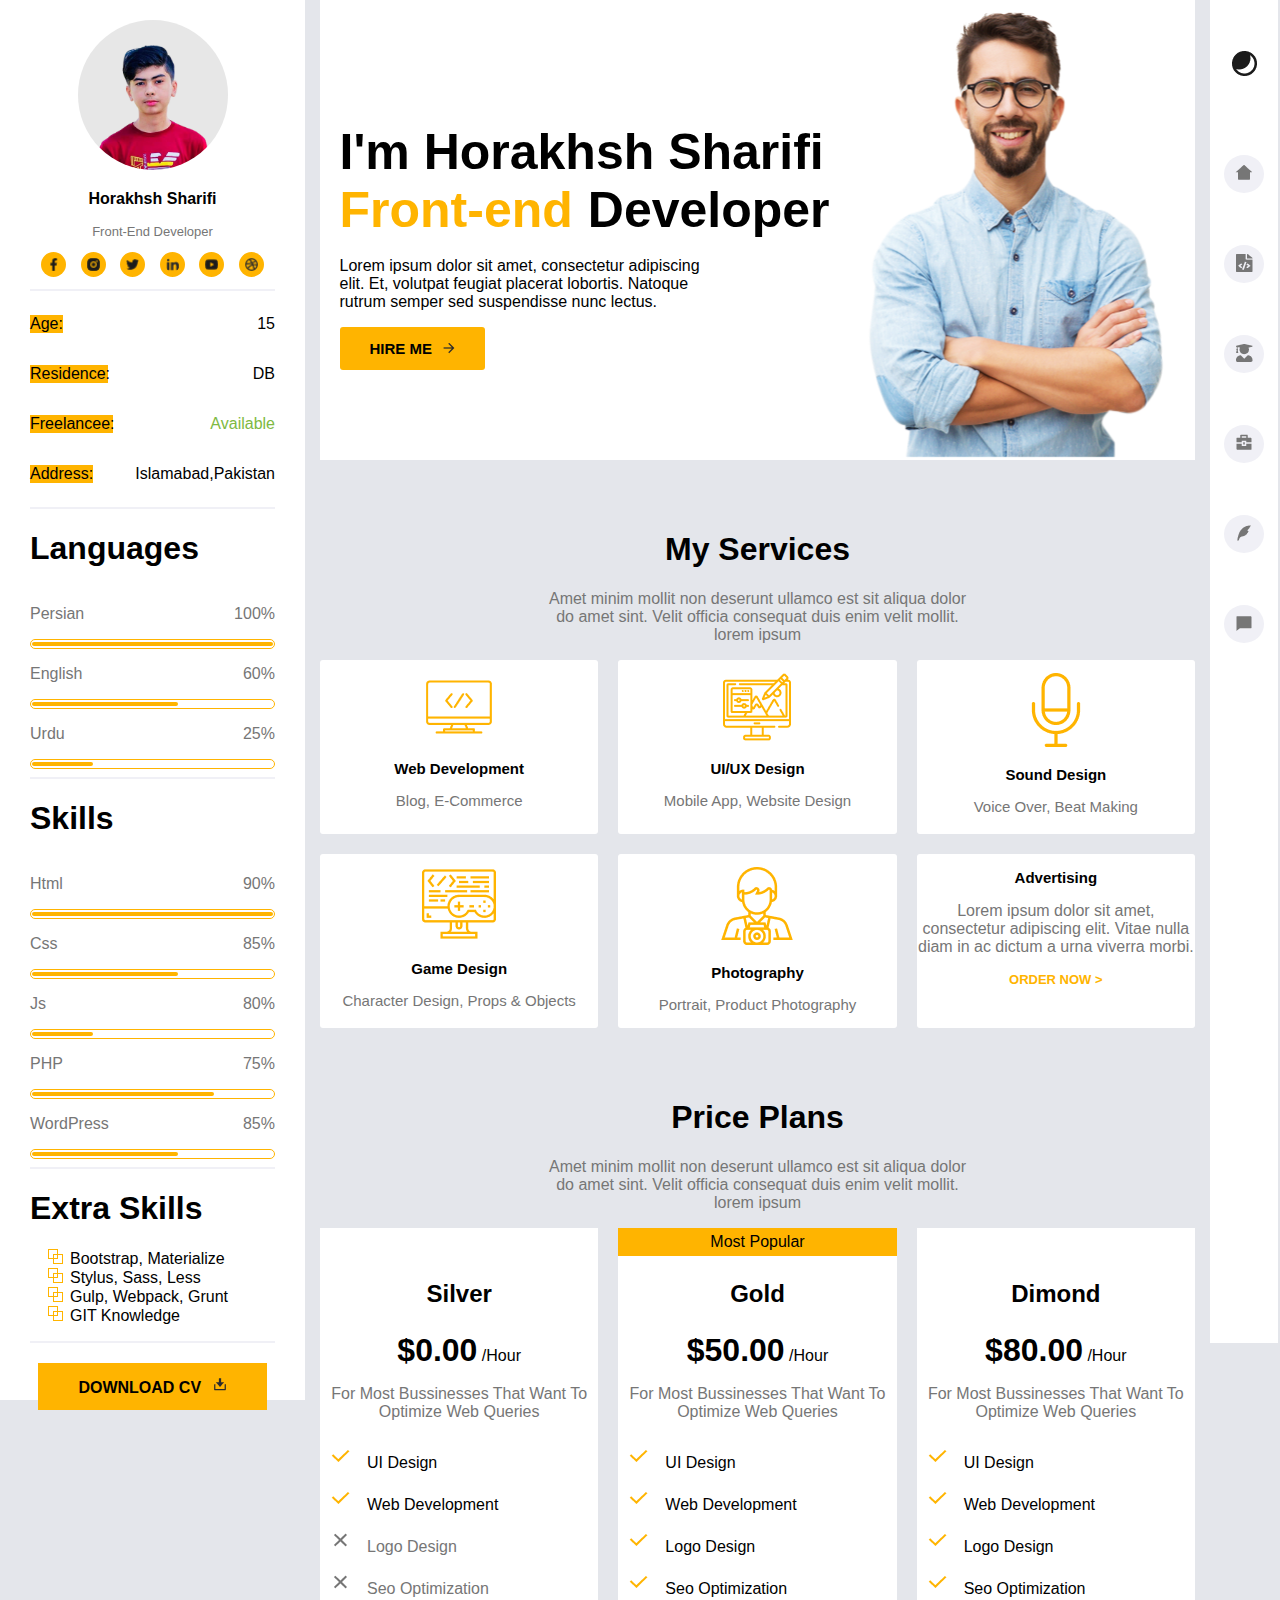
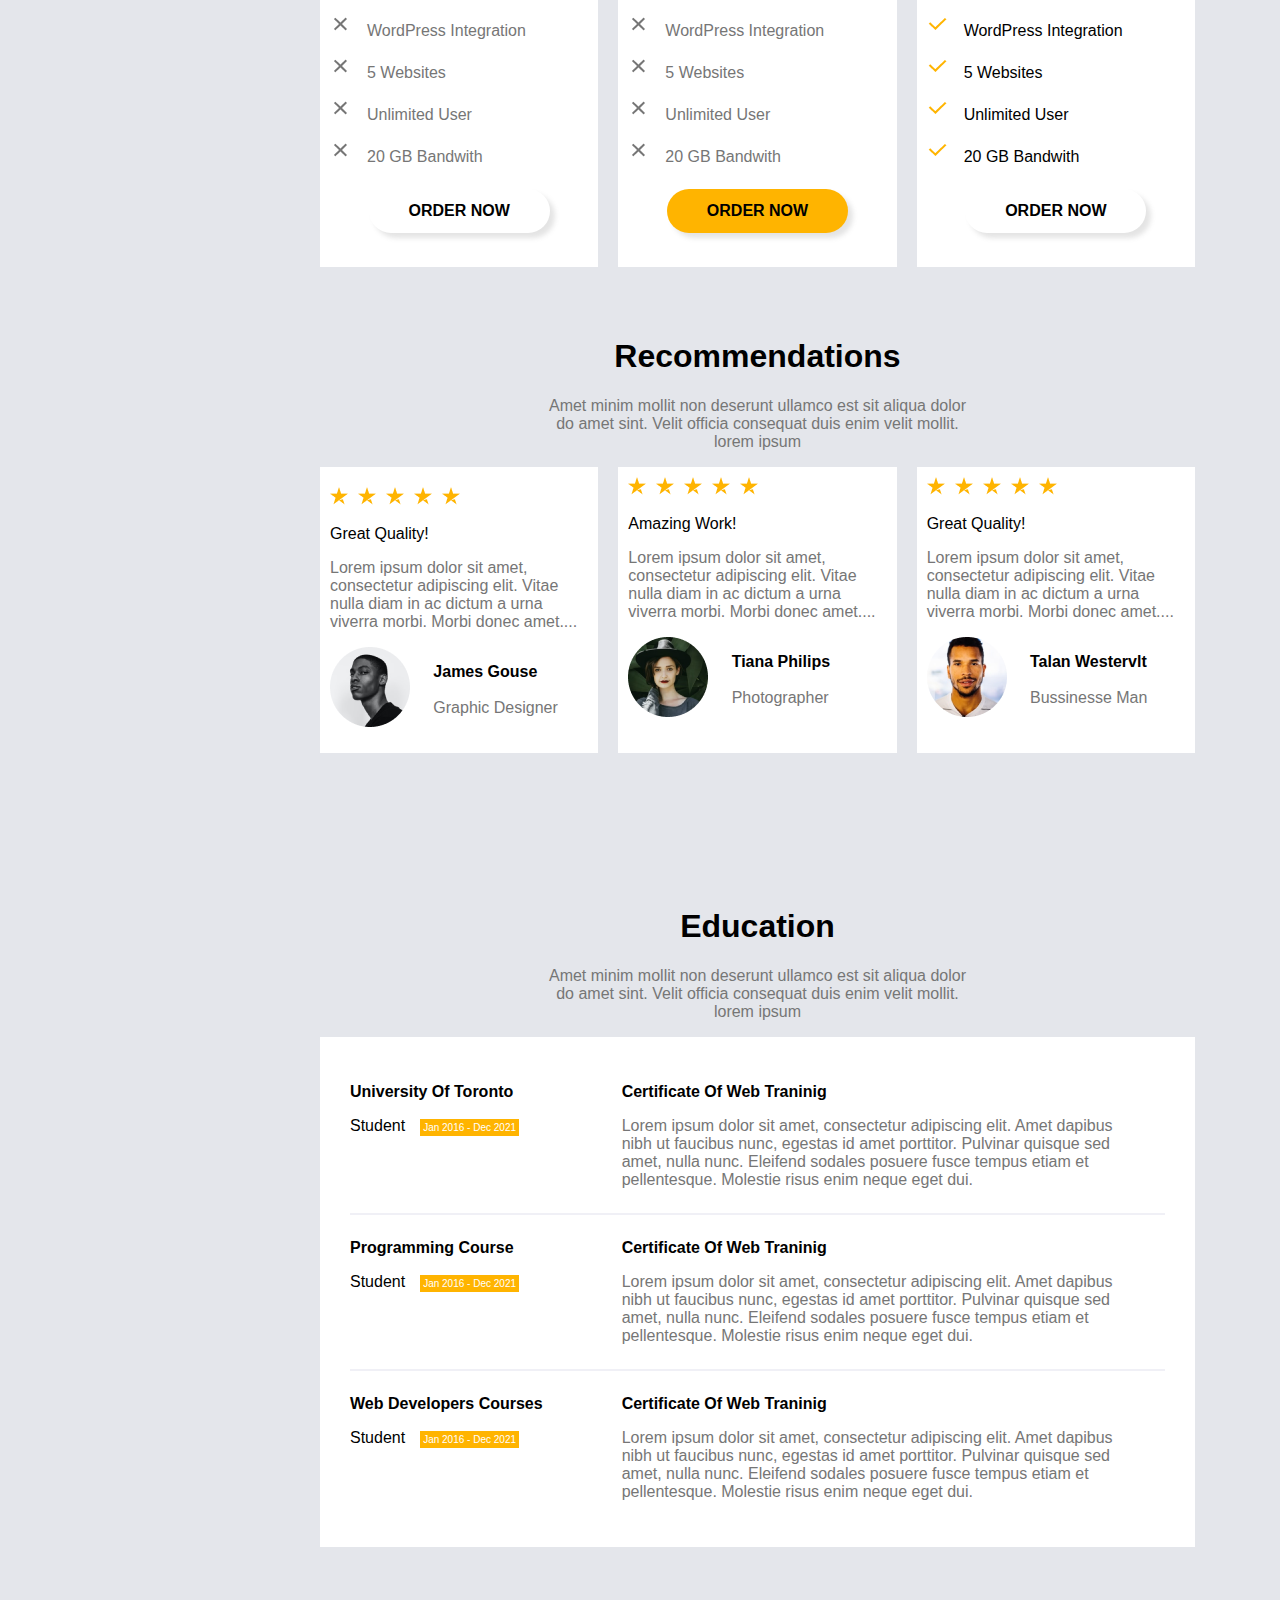
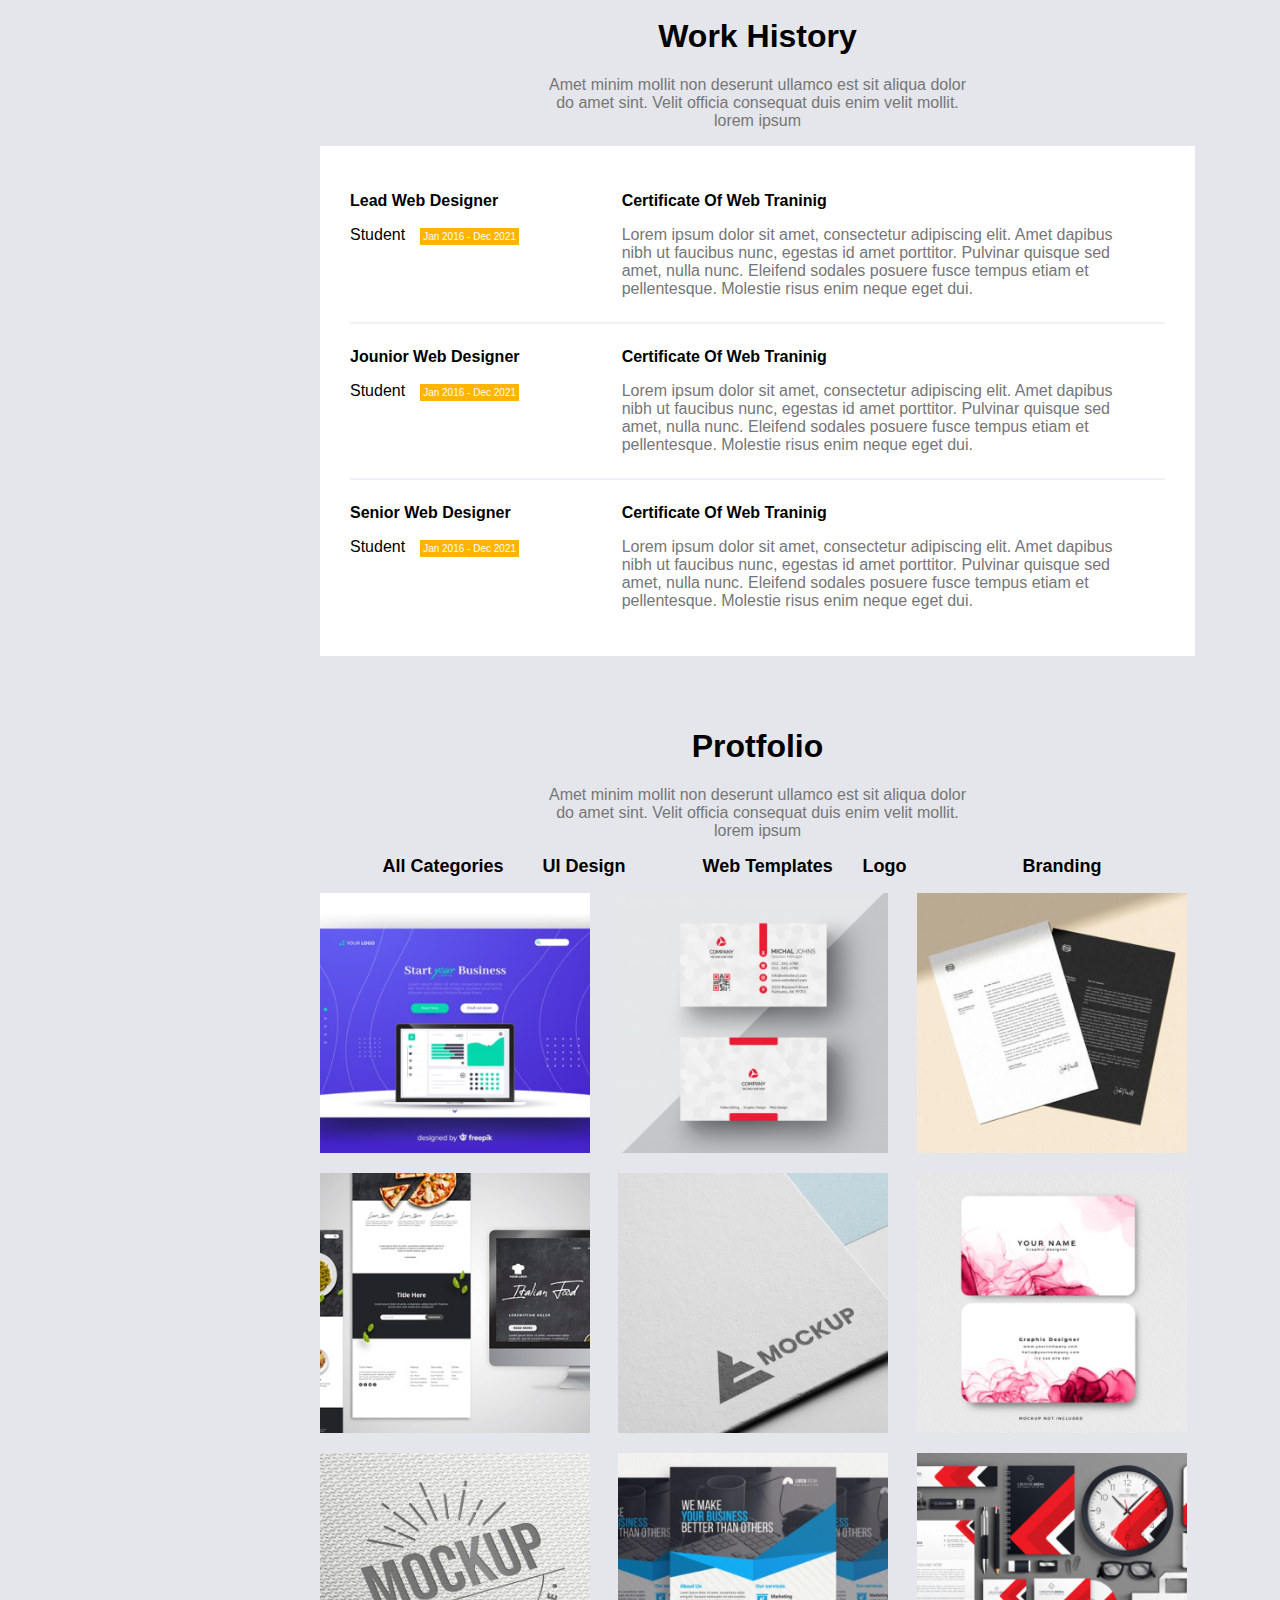
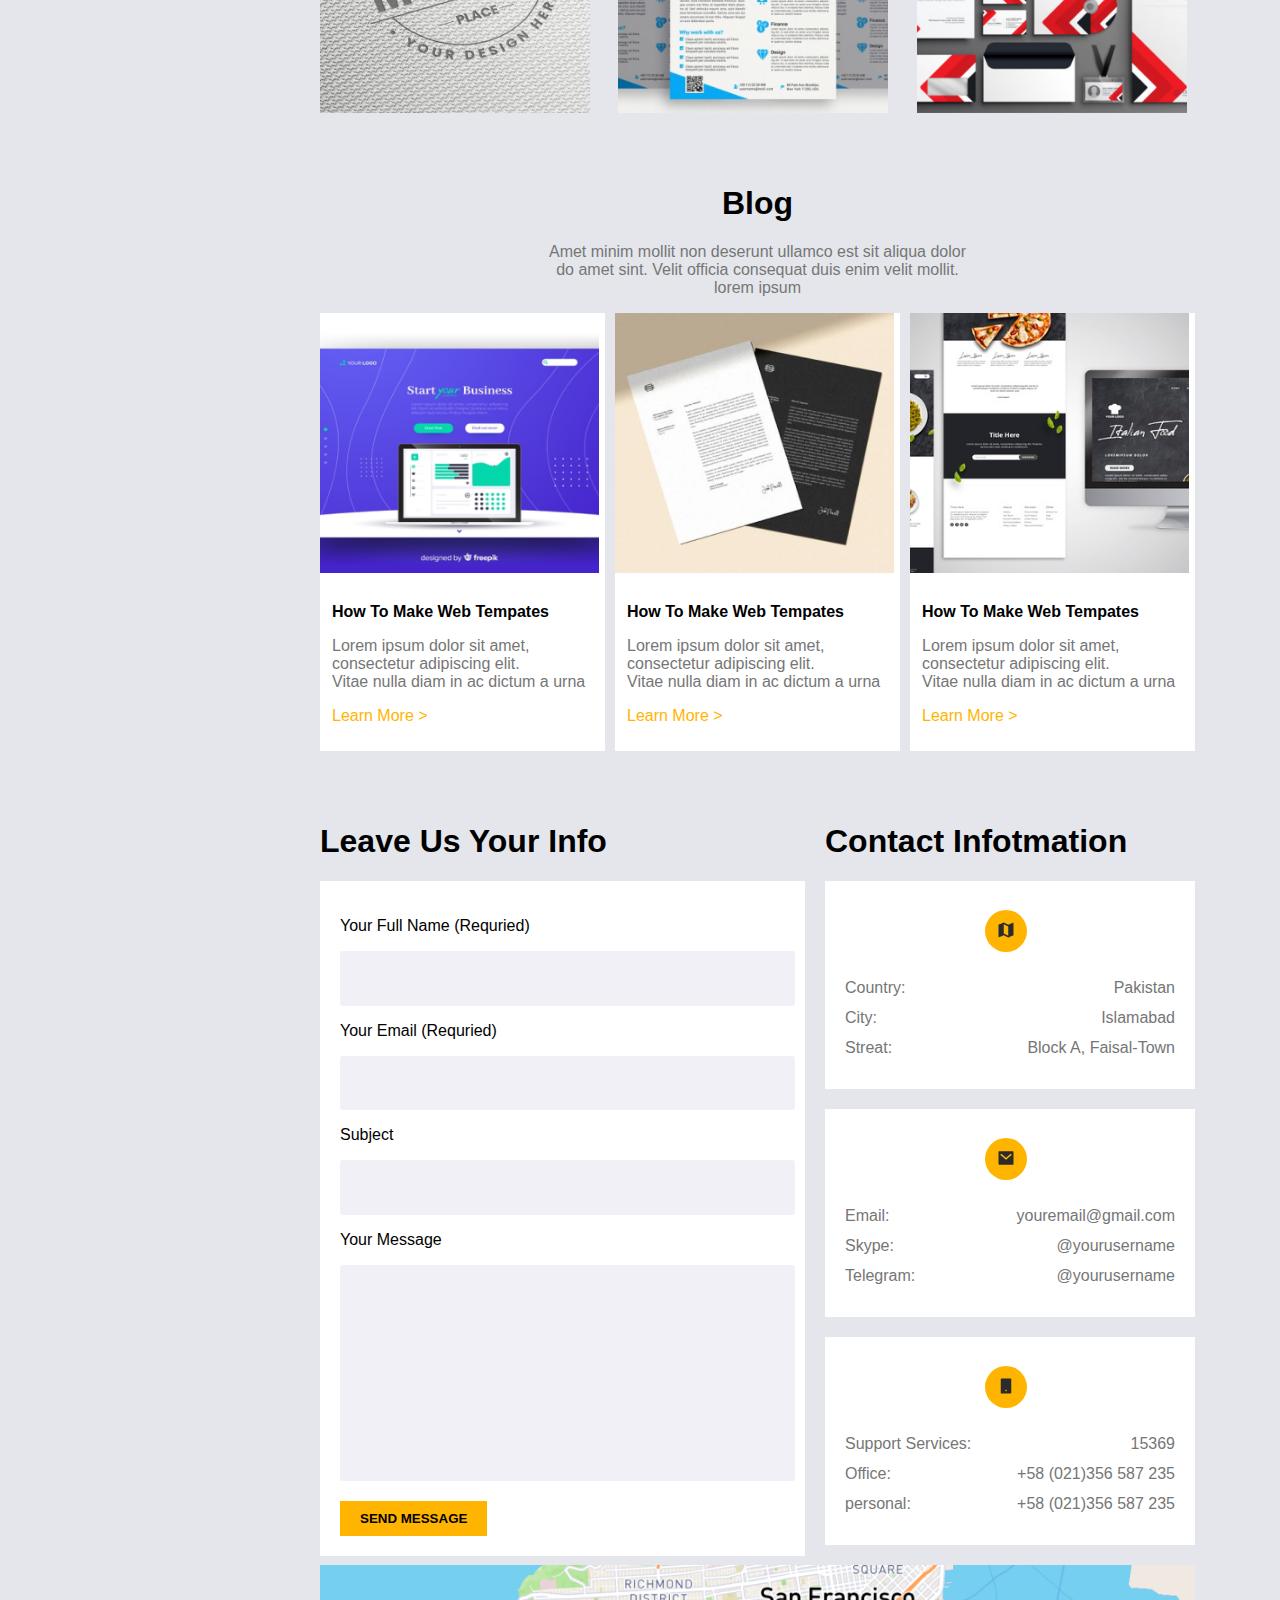
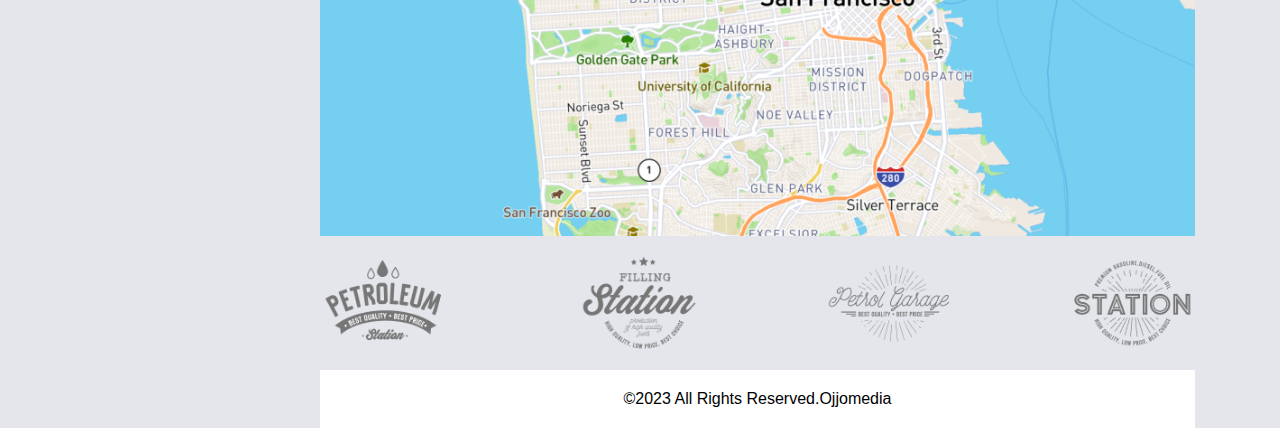
==== commit 89d9d471: "sexth commit" ====
--- a/index.html
+++ b/index.html
@@ -3,11 +3,10 @@
 <head>
     <meta charset="UTF-8">
     <meta name="viewport" content="width=device-width, initial-scale=1.0">
-    <link rel="stylesheet" href="Style/style2.css">
-    <link rel="stylesheet" href="Style/style3.css">
     <link rel="stylesheet" href="Style/style.css">
-    <link rel="stylesheet" href="Style/style-4.css">
-    <title>Protfolio</title>
+    <link rel="Website Icon" href="Icons/portfolio-1.jpg">
+    <title>Portfolio</title>
+    <script src="https://kit.fontawesome.com/yourcode.js" crossorigin="anonymous"></script>
 </head>
 <body>
 <!-- the content of my left container -->
@@ -180,12 +179,33 @@
     </aside>
     <!-- the main container -->
     <main class="container">
+        <header class="header-1">
+            <div class="header-1-img-1" id="page">
+                <a href="index2.html">
+                    <img src="Icons/person.png" alt="">
+                </a>
+            </div>
+            <nav class="header-1-nav">
+                <input type="checkbox" id="check">
+                <label for="check" class="checkbtn">
+                    <img src="Icons/menu.png" alt="">
+                </label>
+                <ul class="header-1-ul">
+                  <li class="header-1-li"><a href="#">Home</a></li>
+                  <li class="header-1-li"><a href="#">Services</a></li>
+                  <li class="header-1-li"><a href="#">CV</a></li>
+                  <li class="header-1-li"><a href="#">Portfolio</a></li>
+                  <li class="header-1-li"><a href="#">Blog</a></li>
+                  <li class="header-1-li"><a href="#">Contact</a></li>
+                </ul>
+              </nav>
+        </header>
         <!-- header part of main container -->
-        <header>
+        <header class="header-2">
             <!-- header font -->
             <div class="header-font">
                 <h1 class="header-heading">I'm Horakhsh Sharifi<br><b id="highlight-font">Front-end</b>Developer</h1>
-                <p>
+                <p class="header-2-par">
                     Lorem ipsum dolor sit amet, consectetur adipiscing<br>
                     elit. Et, volutpat feugiat placerat lobortis. Natoque<br>
                     rutrum semper sed suspendisse nunc lectus.  
@@ -194,12 +214,12 @@
                 <button class="header-btn">HIRE ME <img src="Icons/Vector.png" alt=""></button>
             </div>
             <!-- the img of header conteant -->
-            <span id="main-profile-img">
+            <span class="main-profile-img">
                 <img src="Images/Your Image 1 (1).png" alt="">
             </span>
         </header>
         <!-- my main content of main container -->
-        <main>
+        <main class="main-center">
             <div class="part1-main">
                 <span class="part-1-font">
                     <h1>My Services</h1>
@@ -238,9 +258,9 @@
                 <div class="part-1-6"> 
                     <p id="part-1-contanier-main-top-font">Advertising</p>
                     <p  id="part-1-6-contanier-main-bottom-font">
-                        Lorem ipsum dolor sit amet,<br>
-                        consectetur adipiscing elit. Vitae<br>
-                        nulla diam in ac dictum a urna<br>
+                        Lorem ipsum dolor sit amet,
+                        consectetur adipiscing elit. Vitae
+                        nulla diam in ac dictum a urna
                         viverra morbi.
                     </p>
                     <p id="par-1-6-bottom-font"><a href="#">ORDER NOW ></a></p>
@@ -471,73 +491,6 @@
                         </span>
                     </div>
                     <hr id="part-4-hr">
-
-
-
-
-
-
-
-
-
-
-
-
-
-
-
-
-
-
-
-
-
-
-
-
-
-
-
-
-
-
-
-
-
-
-
-
-
-
-
-
-
-
-
-
-
-
-
-
-
-
-
-
-
-
-
-
-
-
-
-
-
-
-
-
-
-
-
                     <div class="part-4-main-container-2">
                         <span id="part-4-left-main-font">
                             <p><b>Jounior Web Designer</b></p>
@@ -750,7 +703,7 @@
         </footer>
     </main>
     <!-- the nav of right side -->
-    <nav class="right-side">
+    <nav class="right-side"> 
             <a href="#" id="right-side-icon-img-1"><img src="Icons/Contrast.png" alt=""></a>
         <div class="icon">
             <a href="#" id="right-side-icon-img"><img src="Icons/Home 2.png" alt=""></a>
@@ -786,6 +739,12 @@
               element.textContent = fontNames[index];
             });
           });
+
+          function openPage() {
+            var page = document.getElementById("page");
+            page.classList.toggle("open");
+          }
+          
     </script>
 </body>
 </html>--- a/Style/style.css
+++ b/Style/style.css
@@ -1,1068 +1,4 @@
-* {
-    font-family: 'Orbitron', sans-serif;
-    font-family: 'Source Sans 3', sans-serif;
-}
-body {
-    margin: auto;
-    display: grid;
-    grid-template-columns: 305px 1fr 70px;
-    background-color: #E4E6EB;
-    max-width: 1920px;
-    width: 100%;
-}
-#highlight-font {
-    color: #FFB400;
-    padding-right: 15px;
-}
-.container {
-    padding: 0 15px;
-}
-header {
-    background-image: url(background.png);
-    justify-content: space-around;
-    align-items: center;
-    height: 460px;
-    display: flex;
-    background-color: white;
-    padding: 0 15px;
-    
-}
-.header-heading{
-    font-size: 50px;
-    font-weight: 700;
-    width: 500px;
-    margin-bottom: 0;
-    height: 118px;
-}
-.header-btn {
-    padding: 13px 30px;
-    border: none;
-    border-radius: 3px;
-    background-color: #FFB400;
-    font-weight: bold;
-    font-size: 15px;
-}
-.header-btn > img {
-    padding-left: 7px;
-}
-#main-profile-img > img {
-    padding: 0 !important;
-}
-.part1-main {
-    justify-self: center;
-    align-items: center;
-    text-align: center;
-    padding-top: 50px;
-}
-.part-1-font {
-    text-align: center;
-}
-#part-1-contanier-main-bottom-font {
-    color: #767676;
-    font-size: 15px;
-}
-#part-1-contanier-main-top-font {
-    font-weight: bold;
-    font-size: 15px;
-}
-.part-1-1 {
-    background-color: white;
-    justify-content: center;
-    text-align: center;
-    align-items: center;
-    padding-top: 13px;
-    border-radius: 3px;
-}
-.part-1-2 {
-    background-color: white;
-    justify-content: center;
-    text-align: center;
-    align-items: center;
-    padding-top: 13px;
-    border-radius: 3px;
-}
-.part-1-3 {
-    background-color: white;
-    justify-content: center;
-    text-align: center;
-    align-items: center;
-    padding-top: 13px;
-    border-radius: 3px;
-}
-.part-1-4 {
-    background-color: white;
-    justify-content: center;
-    text-align: center;
-    align-items: center;
-    padding-top: 13px;
-    border-radius: 3px;
-}
-.part-1-5 {
-    background-color: white;
-    justify-content: center;
-    text-align: center;
-    align-items: center;
-    padding-top: 13px;
-    border-radius: 3px;
-}
-.part-1-6 {
-    background-color: white;
-    justify-content: center;
-    text-align: center;
-    align-items: center;
-    border-radius: 3px;
-}
-#part-1-6-contanier-main-bottom-font {
-    color: #767676;
-}
-#par-1-6-bottom-font {
-    font-size: small;
-    color: #FFB400;
-    font-weight: 600;
-}
-#par-1-6-bottom-font > a {
-    text-decoration: none;
-    color: #FFB400;
-} 
-.part-1-container {
-    display: grid;
-    grid-template-columns: repeat(3, 1fr);
-    grid-template-rows: 1fr 1fr;
-    gap: 20px;
-}
-
-
-
-
-
-
-
-
-
-
-
-
-
-
-.part2-main {
-    padding-top: 50px;
-}
-#part2-main-header-font {
-    text-align: center;
-}
-.part-2-1-header {
-    justify-content: center;
-    align-items: center;
-    text-align: center;
-}
-.part-2-conatainer {
-    display: grid;
-    grid-template-columns: 1fr 1fr 1fr;
-    grid-template-rows: 1fr;
-    gap: 20px;
-    
-}
-#part-2-2-font {
-    background-color: #FFB400;
-    padding: 5px; 
-    margin-top: 0;
-}
-.part-2-1 > ul > li {
-    padding: 7px;
-}
-.part-2-2 > ul > li {
-    padding: 7px;
-}
-.part-2-3 > ul > li {
-    padding: 7px;
-}
-.part-2-1 > ul > #part-2-1-list-1 {
-    list-style: url(../Icons/Check.png);
-}
-.part-2-1 > ul > #part-2-1-list-2 {
-    list-style: url(../Icons/Close.png);
-    color: #767676;
-}
-.part-2-2 > ul > #part-2-1-list-1 {
-    list-style: url(../Icons/Check.png);
-}
-.part-2-2 > ul > #part-2-1-list-2 {
-    list-style: url(../Icons/Close.png);
-    color: #767676;
-}
-.part-2-3 > ul > #part-2-1-list-1 {
-    list-style: url(../Icons/Check.png);
-}
-.part-2-3 > ul > #part-2-1-list-2 {
-    list-style: url(../Icons/Close.png);
-    color: #767676;
-}
-.part-2-1 {
-    background-color: white;
-    height: 581px;
-    padding-top: 28px;
-    padding-bottom: 30px;
-}
-.part-2-2 {
-    background-color: white;
-    height: 609px;
-    padding-bottom: 30px;
-}
-.part-2-2-font {
-    background-color: #FFB400;
-    padding: 5px;
-}
-.part-2-3 {
-    background-color: white;
-    height: 581px;
-    padding-top: 28px;
-    padding-bottom: 30px;
-}
-.priceplans-1-btn-container {
-    justify-content: center;
-    text-align: center;
-    align-items: center;
-    margin: auto;
-}
-.priceplans-2-btn-container {
-    justify-content: center;
-    text-align: center;
-    align-items: center;
-    margin: auto;
-}
-.priceplans-3-btn-container {
-    justify-content: center;
-    text-align: center;
-    align-items: center;
-    margin: auto;
-}
-#priceplans-1-btn {
-    background-color: white;
-    border: none;
-    box-shadow: 5px 5px 5px  #6767672d;
-    padding: 13px 40px;
-    border-radius: 50px;
-    font-size: medium;
-    font-weight: bold;
-}
-#priceplans-2-btn {
-    background-color: #FFB400;
-    border: none;
-    box-shadow: 5px 5px 5px  #6767672d;
-    padding: 13px 40px;
-    border-radius: 50px;
-    font-size: medium;
-    font-weight: bold;
-}
-#priceplans-3-btn {
-    background-color: white;
-    border: none;
-    box-shadow: 5px 5px 5px  #6767672d;
-    padding: 13px 40px;
-    border-radius: 50px;
-    font-size: medium;
-    font-weight: bold;
-}
-#part-2-1-main-font {
-    font-size: x-large!important;
-    font-weight: bold;
-}
-#part-2-2-main-font {
-    font-size: x-large!important;
-    font-weight: bold;
-}
-#part-2-3-main-font {
-    font-size: x-large!important;
-    font-weight: bold;
-}
-#price-font {
-    font-size: xx-large;
-}
-#price-edtail {
-    color: #767676;
-}
-
-
-
-
-
-
-
-
-
-
-
-
-
-
-
-
-
-.part3-main {
-    padding-top: 50px;
-}
-#part-3-heder-font {
-    text-align: center;
-}
-.part-3-container {
-    display: grid;
-    grid-template-columns: 1fr 1fr 1fr;
-    grid-template-rows: 1fr;
-    gap: 20px;
-}
-.part-3-1 {
-    background-color: white;
-    padding: 20px 10px;
-}
-.part-3-2 {
-    background-color: white;
-    padding: 10px;
-}
-.part-3-3 {
-    background-color: white;
-    padding: 10px;
-}
-#part-3-profile {
-    display: grid;
-    grid-template-columns: 1fr 1.5fr;
-    grid-template-rows: 1fr;
-}
-#part-3-par {
-    color: #767676;
-}
-#part-3-profile-par {
-    color: #767676;
-    font-style: normal;
-}
-.main-dot {
-    margin-top: 50px;
-    justify-content: center;
-    align-items: center;
-    text-align: center;
-    margin-left: auto;
-    margin-right: auto;
-}
-#main-dot-img {
-    margin-top: 50px;
-}
-.part-4-main-container {
-    background-color: white;
-    padding: 30px;
-}
-.part-4-main-container-1 {
-    display: grid;
-    grid-template-columns: 1fr 2fr;
-    grid-template-rows: 1fr;
-}
-.part-4-main-container-2 {
-    display: grid;
-    grid-template-columns: 1fr 2fr;
-    grid-template-rows: 1fr;
-}
-.part-4-main-container-3 {
-    display: grid;
-    grid-template-columns: 1fr 2fr;
-    grid-template-rows: 1fr;
-}
-#part-4-main-date-font {
-    background-color: #FFB400;
-    color: white;
-    font-size: 10px;
-    padding: 3px;
-    font-style: normal;
-    margin-left: 15px;
-}
-#part-4-header-font {
-
-    text-align: center;
-}
-#part-4-hr {
-    border: 1px solid #F0F0F6;
-}
-#part-4-right-par {
-    color: #767676;
-}
-#part-4-header-par {
-    color: #767676;
-}
-#part-3-header-par {
-    color: #767676;
-}
-#part-2-header-par {
-    color: #767676;
-}
-#part-1-header-par {
-    color: #767676;
-}
-.part4-main {
-    padding-top: 30px;
-}
-.part5-main {
-    padding-top: 50px;
-}
-.part-6-1-main-font {
-    padding: 10px 12px;
-}
-#part-6-1-main-content-font {
-    color: #767676;
-}
-#part-6-main-footer-font > a{
-    color: #FFB400;
-}
-.part6-main {
-    padding-top: 50px;
-}
-#part-6-header-font {
-    text-align: center;
-}
-#part-6-header-par {
-    color: #767676;
-}
-.part-6-nav > ul li{
-    list-style: none;
-    font-size: large;
-}
-.part-6-nav > ul li:hover{
-    list-style: none;
-    color: #FFB400;
-    
-}
-.part-6-nav > ul{
-    display: grid;
-    grid-template-columns: repeat(5, 150px);
-    grid-template-rows: 1fr;
-    gap: 10px;
-    justify-content: center;
-}
-.part-6-container {
-    display: grid;
-    grid-template-columns: 1fr 1fr 1fr;
-    grid-template-rows: 1fr;
-    gap: 10px;
-}
-.part-6-1-main > img {
-    width: 279px;
-    height: 260px;
-}
-.part-6-2-main > img {
-    width: 279px;
-    height: 260px;
-}
-.part-6-3-main > img {
-    width: 279px;
-    height: 260px;
-}
-.part-6-main-container > img {
-    width: 270px;
-    height: 260px;
-}
-.part-6-main-container {
-    display: grid;
-    grid-template-columns: 1fr 1fr 1fr;
-    grid-template-rows: 1fr 1fr 1fr;
-    gap: 20px;
-} 
-.part-6-1-main {
-    background-color: white;
-}
-.part-6-2-main {
-    background-color: white;
-}
-.part-6-3-main {
-    background-color: white;
-}
-#part-6-1-header-font {
-    text-align: center;
-}
-.part7-main {
-    padding-top: 50px;
-}
-.part-8-main-content {
-    background-color: white;
-   
-}
-
-
-
-
-
-
-.part8-part9 {
-    display: grid;
-    grid-template-columns: 1fr 370px;
-    grid-template-rows: 1fr;
-    gap: 20px;
-    margin-top: 50px;
-}
-.part-9-main-container-1 {
-    background-color: white;
-    margin-bottom: 20px;
-}
-.part-9-main-container-2 {
-    background-color: white;
-    height: 210px;
-    margin-bottom: 20px;
-}
-.part-9-main-container-3 {
-    background-color: white;
-    height: 210px;
-    margin-bottom: 20px;
-}
-#part-9-icons-1{
-    background-color: #FFB400;
-    border-radius: 100%;
-    padding: 15px 12px 10px 12px;
-    margin: auto;
-    justify-content: center;
-    align-items: center;
-    text-align: center;
-    margin-left: 160px;
-}
-.part-9-main-container-1 > img {
-    padding: 10px;
-    margin: auto;
-    justify-content: center;
-    align-items: center;
-    text-align: center;
-    margin-left: 50px;
-}
-#part-9-main-icon {
-    justify-content: center;
-    align-items: center;
-    text-align: center;
-    margin-top: 40px;
-}
-.part-9-main-ul-1 {
-    list-style: none;
-    display: grid;
-    grid-template-columns: 1fr 1fr;
-    grid-template-rows: 1fr;
-    padding: 20px 20px 20px 20px;
-    color: #767676;
-}
-.part-9-main-ul-1 > span li {
-    padding-bottom: 12px;
-}
-#part-9-main-font-li-1 {
-    text-align: right;
-}
-#part-9-li-1 {
-    justify-content: center;
-    align-items: center;
-}
-#part-9-input-1 {
-    border: none;
-    background-color: #F0F0F6;
-    width: 100%;
-    padding-top: 16.835px;
-    padding-bottom: 16.835px;
-    padding-left: 5px;
-    padding-right: 5px;
-    border-radius: 3px;
-    font-size: large;
-}
-#part-9-input-1:focus {
-    outline: none;
-    font-size: large;
-}
-#part-9-input-2 {
-    border: none;
-    background-color: #F0F0F6;
-    width: 100%;
-    padding-top: 16.835px;
-    padding-bottom: 16.835px;
-    padding-left: 5px;
-    padding-right: 5px;
-    border-radius: 3px;
-    font-size: large;
-}
-#part-9-input-2:focus {
-    outline: none;
-}
-#part-9-input-3 {
-    border: none;
-    background-color: #F0F0F6;
-    width: 100%;
-    padding-top: 16.835px;
-    padding-bottom: 16.835px;
-    padding-left: 5px;
-    padding-right: 5px;
-    border-radius: 3px;
-    font-size: large;
-}
-#part-9-input-3:focus {
-    outline: none;
-}
-#part-9-input-4 {
-    border: none;
-    background-color: #F0F0F6;
-    width: 100%;
-    padding-bottom: 193.67px;
-    border-radius: 3px;
-    font-size: large;
-    padding-left: 5px;
-    padding-right: 5px;
-}
-#part-9-input-4:focus {
-    outline: none;
-}
-.part-8-main-content {
-    padding: 20px;
-}
-#part-8-btn {
-    margin-top: 20px;
-    padding: 10px 20px;
-    border: none;
-    background-color: #FFB400;
-}
-.footer-part-1 > img { 
-    max-width: 1920px;
-    width: 100%;
-}
-#footer-part-3 {
-    text-align: center;
-    background-color: white;
-    margin: 0;
-    padding: 20px 0;
-}
-
-
-
-
-
-
-
-
-
-
-
-
-
-
-
-
-
-
-
-
-
-
-
-
-
-
-
-
-
-
-
-
-
-
-
-
-
-
-
-
-
-
-
-
-
-
-
-
-
-
-
-
-
-
-
-
-
-/* Left Side */
-.left-side {
-    justify-content: center;
-    padding: 20px 30px 20px 30px;
-    background-color: white;
-    height: 1360px;
-}
-#left-side-hr {
-    border: 1px solid #F0F0F6;
-}
-.profile > img{
-    width: 150px;
-    height: 150px;
-    border-radius: 100%;
-}
-.profile {
-    justify-content: center;
-    text-align: center;
-}
-#profile-name {
-    font-weight: 600;
-}
-#profile-content {
-    color: #767676;
-    font-size: small;
-}
-.social-media-icons {
-    margin: 0 auto;
-    justify-content: center;
-    text-align: center;
-}
-.social-media-icons > a > img{
-    background-color: #FFB400;
-    border-radius: 100%;
-    width: 15px;
-    padding: 5px;
-}
-.social-media-icons > a {
-    padding: 5px;
-}
-#linkedin-icon{
-    width: 15px;
-}
-
-
-
-
-/* Part Two */
-#age-left-font {
-    display: grid;
-    grid-template-columns: 33px 1fr;
-    grid-template-rows: 1fr;
-}
-#residence-left-font {
-    display: grid;
-    grid-template-columns: 78px 1fr;
-    grid-template-rows: 1fr;
-}
-#freelancee-left-font {
-    display: grid;
-    grid-template-columns: 83px 1fr;
-    grid-template-rows: 1fr;
-}
-#address-left-font {
-    display: grid;
-    grid-template-columns: 63px 1fr;
-    grid-template-rows: 1fr;
-}
-#right-font-add {
-    text-align: right;
-    color: #7EB942;
-}
-#right-font {
-    text-align: right;
-}
-#left-font {
-    background-color: #FFB400;
-}
-
-
-
-
-
-
-
-
-
-/* prograss-bar */
-.progress-bar-container-part {
-    display: grid;
-    grid-template-columns: 1fr 1fr;
-    grid-template-rows: 1fr;
-    color: #767676;
-}
-#progress-bar-perc-amount-part {
-    text-align: right;
-}
-.progress-bar-perc-container-part {
-    border: 1px solid #FFB400;
-    height: 8px;
-    border-radius: 10px;
-}
-
-
-
-/* language progress bar */
-.persian-progress-bar-perc-1-part3 {
-    background-color: #FFB400;
-    width: 99%;
-    height: 4px;
-    align-items: center;
-    margin-top:2px;
-    margin-left: 1px;
-    border-radius: 5px;
-}
-.English-progress-bar-perc-2-part3 {
-    background-color: #FFB400;
-    width: 60%;
-    height: 4px;
-    align-items: center;
-    margin-top:2px;
-    margin-left: 1px;
-    border-radius: 5px;
-}
-.Urdu-progress-bar-perc-3-part3 {
-    background-color: #FFB400;
-    width: 25%;
-    height: 4px;
-    align-items: center;
-    margin-top:2px;
-    margin-left: 1px;
-    border-radius: 5px;
-}
-
-
-
-
-/* Skills progress bar */
-.html-progress-bar-per-part-1-4 {
-    background-color: #FFB400;
-    width: 99%;
-    height: 4px;
-    align-items: center;
-    margin-top:2px;
-    margin-left: 1px;
-    border-radius: 5px;
-}
-.css-progress-bar-per-part-2-4 {
-    background-color: #FFB400;
-    width: 60%;
-    height: 4px;
-    align-items: center;
-    margin-top:2px;
-    margin-left: 1px;
-    border-radius: 5px;
-}
-.js-progress-bar-per-part-3-4 {
-    background-color: #FFB400;
-    width: 25%;
-    height: 4px;
-    align-items: center;
-    margin-top:2px;
-    margin-left: 1px;
-    border-radius: 5px;
-}
-.php-progress-bar-per-part-4-4 {
-    background-color: #FFB400;
-    width: 75%;
-    height: 4px;
-    align-items: center;
-    margin-top:2px;
-    margin-left: 1px;
-    border-radius: 5px;
-}
-.wordpress-progress-bar-per-part-5-4 {
-    background-color: #FFB400;
-    width: 60%;
-    height: 4px;
-    align-items: center;
-    margin-top:2px;
-    margin-left: 1px;
-    border-radius: 5px;
-}
-
-
-/* Part 3*/
-.persian-progress-bar-perc {
-    background-color: #FFB400;
-    width: 99%;
-    height: 4px;
-    align-items: center;
-    margin-top:2px;
-    margin-left: 1px;
-    border-radius: 5px;
-}
-.English-progress-bar-perc {
-    background-color: #FFB400;
-    width: 60%;
-    height: 4px;
-    align-items: center;
-    margin-top:2px;
-    margin-left: 1px;
-    border-radius: 5px;
-}
-.Urdu-progress-bar-perc {
-    background-color: #FFB400;
-    width: 25%;
-    height: 4px;
-    align-items: center;
-    margin-top: 1.2px;
-    margin-left: 1px;
-    border-radius: 5px;
-}  
-
-
-/* Skills */
-.html-progress-bar-per {
-    background-color: #FFB400;
-    width: 90%;
-    height: 4px;
-    align-items: center;
-    margin-top: 1.2px;
-    margin-left: 1px;
-    border-radius: 5px;
-}  
-.css-progress-bar-per {
-    background-color: #FFB400;
-    width: 85%;
-    height: 4px;
-    align-items: center;
-    margin-top: 1.2px;
-    margin-left: 1px;
-    border-radius: 5px;
-}  
-.js-progress-bar-per {
-    background-color: #FFB400;
-    width: 80%;
-    height: 4px;
-    align-items: center;
-    margin-top: 1.2px;
-    margin-left: 1px;
-    border-radius: 5px;
-}  
-.php-progress-bar-per{
-    background-color: #FFB400;
-    width: 75%;
-    height: 4px;
-    align-items: center;
-    margin-top: 1.2px;
-    margin-left: 1px;
-    border-radius: 5px;
-}  
-.wordpress-progress-bar-per {
-    background-color: #FFB400;
-    width: 85%;
-    height: 4px;
-    align-items: center;
-    margin-top: 1.2px;
-    margin-left: 1px;
-    border-radius: 5px;
-}  
-
-
-
-.part-5-left-side-list {
-    list-style: url(../Icons/Icons.png);
-}
-#left-side-bottom-btn {
-    background-color: #FFB400;
-    border: none;
-    padding: 13px 40px;
-    margin: auto;
-    display: block;
-    margin-top: 20px;
-    font-size: medium;
-    font-weight: bold;
-}
-#left-side-bottom-btn > img {
-    position: relative;
-    margin-left: 7px;
-}
-
-
-
-
-
-
-
-
-
-
-
-
-
-
-
-
-
-
-
-
-
-
-/* Right side */
-.right-side {
-    background-color: white;
-    display: grid;
-    grid-template-columns: 1fr;
-    grid-template-rows: 100px 40px 40px 40px 40px 40px 40px ;
-    gap: 50px;
-    width: 40px;
-    height: 1315px;
-    padding: 14px;
-    float: right;
-}
-.right-side> #right-side-icon-img > img {
-    width: 17px;
-    height: auto;
-    border-radius: 2%;
-}
-#right-side-icon-img {
-    background-color: #F0F0F6;
-    padding: 13px 11px 8px 11px;
-    border-radius: 100%;
-}
-#right-side-icon-img:hover {
-    background-color: #FFB400;
-    transition: 0.5s all;
-}
-#right-side-icon-img-1 {
-    display: grid;
-    grid-template-columns: 1fr;
-    grid-template-rows: 1fr;
-    margin: auto auto auto auto;
-}
-
-
-
-.icon {
-    position: relative;
-    display: inline-block;
-        }
-          
-.font-name {
-    position: absolute;
-    top: -35px;
-    left: 50%;
-    transform: translateX(-50%);
-    background-color: #000;
-    color: #fff;
-    padding: 5px 10px;
-    border-radius: 4px;
-    font-size: 12px;
-    opacity: 0;
-    visibility: hidden;
-    transition: opacity 1.5s ease, visibility 0.5s ease;
-}      
-.icon:hover .font-name {
-    opacity: 1;
-    visibility: visible;
-}
-
-
-
-
-
-
-
-
-
-
-
-
-
-
-
-
-
-
-
-@media all and (min-width: 414px) and (max-width: 780px) {
+@media all and (min-width: 781px) and (max-width: 1920px) {
     * {
         font-family: 'Orbitron', sans-serif;
         font-family: 'Source Sans 3', sans-serif;
@@ -1438,7 +374,6 @@
         margin-left: 15px;
     }
     #part-4-header-font {
-    
         text-align: center;
     }
     #part-4-hr {
@@ -1544,7 +479,7 @@
     }
     .part-8-main-content {
         background-color: white;
-       
+        padding-bottom: 50px;
     }
     
     
@@ -2108,4 +1043,909 @@
         opacity: 1;
         visibility: visible;
     }
-    }+    
+    .header-1 {
+        display: none;
+    }
+    }
+
+
+
+
+
+
+
+
+
+
+
+
+
+
+
+
+
+
+
+
+
+
+
+
+
+
+
+
+
+
+
+
+
+
+
+
+
+
+
+
+
+
+
+
+
+
+
+
+
+
+
+
+
+
+
+
+
+
+
+
+
+
+
+
+
+
+
+
+
+
+
+
+
+
+
+
+
+
+
+
+
+
+
+
+
+
+
+
+
+
+
+
+
+
+
+
+
+
+
+
+
+
+
+
+
+
+
+
+
+
+
+
+
+
+
+@media all and (max-width: 780px) {
+    * {
+        font-family: 'Orbitron', sans-serif;
+        font-family: 'Source Sans 3', sans-serif;
+    }
+    body {
+        margin: auto;
+        background-color: #E4E6EB;
+        max-width: 780px;
+    }
+    .header-1 {
+        background-color: #FFB400;
+        padding: 10px;
+        display: flex;
+        justify-content: space-between;
+    }
+    .header-1-img-1 > a >img {
+        width: 40px;
+    }
+    aside, .right-side{
+        background-color: #FFB400;
+        width: 100%;
+        display: none;
+    }
+    .footer-part-1 > img{
+        max-width: 780px;
+        width: 100%;
+    }
+    
+
+
+
+      .header-1-nav .header-1-ul{
+        float: right;
+        margin-right: 20px;
+      }
+      .header-1-nav .header-1-ul li{
+        display: inline-block;
+        line-height: 80px;
+        margin: 0 5px;
+      }
+      .header-1-nav .header-1-ul li a{
+        color: white;
+        padding: 7px 13px;
+        border-radius: 3px;
+        text-transform: uppercase;
+      }
+      .checkbtn{
+        color: white;
+        float: right;
+        cursor: pointer;
+        display: none;
+      }
+      .checkbtn > img {
+        width: 40px;
+      }
+      #check{
+        display: none;
+      }
+        label.logo{
+          padding-left: 50px;
+        }
+        .header-1-nav ul li a{
+          font-size: 16px;
+        }
+        .checkbtn{
+          display: block;
+        }
+        .header-1-ul {
+          position: fixed;
+          height: 100vh;
+          max-width: 780px;
+          width: 100%;
+          background: #FFB400;
+          top: 28px;
+          left: -110%;
+          padding-left: 0;
+          text-align: center;
+          transition: all .5s;
+        }
+        .header-1-nav .header-1-ul li{
+          display: block;
+          margin: 50px 0;
+          line-height: 30px;
+          
+        }
+        .header-1-nav .header-1-ul li a{
+          font-size: 20px;
+          text-decoration: none;
+        }
+        #check:checked ~ .header-1-ul{
+          left: 0;
+        }
+
+
+
+
+
+
+
+
+
+
+
+
+
+        .main-center {
+            padding: 0 10px;
+        }
+        #highlight-font {
+            color: #FFB400;
+            padding-right: 5px;
+            max-width: 780px;
+            width: 100%;
+        }
+        
+        .header-2 {
+            background-image: url(background.png);
+            justify-content: center;
+            align-items: center;
+            display: grid;
+            grid-template-columns: 1fr;
+            grid-template-rows: 1fr 1fr;
+            background-color: white;
+            max-width: 780px;
+            width: 95.9%;
+            margin-top: 10px;
+            text-align: center;
+            margin: 10px 10px 10px 10px;
+        }
+        .header-heading{
+            font-size: 25px;
+            font-weight: 700;
+            max-width: 780px;
+            width: 100%;
+        }
+        .header-2-par {
+            font-size: 100%;
+            max-width: 780px;
+            width: 100%;
+        }
+        .header-btn {
+            padding: 13px 30px;
+            border: none;
+            border-radius: 3px;
+            background-color: #FFB400;
+            font-weight: bold;
+            font-size: 15px;
+        }
+        .header-btn > img {
+            padding-left: 7px;
+        }
+        .main-profile-img > img {
+            max-width: 780px;
+            width: 200px;
+        }
+        .main-profile-img {
+            grid-row: 1;
+            grid-column: 1;
+            margin-bottom: -30px;
+        }
+        .header-font {
+            font-size: 100%;
+            max-width: 780px;
+            width: 100%;
+            grid-row: 2;
+            grid-column: 1;
+        }
+
+
+
+
+
+
+
+
+
+
+    .part1-main {
+        justify-self: center;
+        align-items: center;
+        text-align: center;
+        padding-top: 50px;
+    }
+    .part-1-font {
+        text-align: center;
+    }
+    #part-1-contanier-main-bottom-font {
+        color: #767676;
+        font-size: 15px;
+    }
+    #part-1-contanier-main-top-font {
+        font-weight: bold;
+        font-size: 15px;
+    }
+    .part-1-1 {
+        background-color: white;
+        justify-content: center;
+        text-align: center;
+        align-items: center;
+        padding-top: 12px;
+        border-radius: 10px;
+    }
+    .part-1-2 {
+        background-color: white;
+        justify-content: center;
+        text-align: center;
+        align-items: center;
+        padding-top: 13px;
+        border-radius: 10px;
+    }
+    .part-1-3 {
+        background-color: white;
+        justify-content: center;
+        text-align: center;
+        align-items: center;
+        padding-top: 13px;
+        border-radius: 10px;
+    }
+    .part-1-4 {
+        background-color: white;
+        justify-content: center;
+        text-align: center;
+        align-items: center;
+        padding-top: 13px;
+        border-radius: 10px;
+    }
+    .part-1-5 {
+        background-color: white;
+        justify-content: center;
+        text-align: center;
+        align-items: center;
+        padding-top: 13px;
+        border-radius: 10px;
+    }
+    .part-1-6 {
+        background-color: white;
+        justify-content: center;
+        text-align: center;
+        align-items: center;
+        padding-top: 13px;
+        border-radius: 10px;
+    }
+    #part-1-6-contanier-main-bottom-font {
+        color: #767676;
+    }
+    #par-1-6-bottom-font {
+        font-size: small;
+        color: #FFB400;
+        font-weight: 600;
+    }
+    #par-1-6-bottom-font > a {
+        text-decoration: none;
+        color: #FFB400;
+    } 
+    .part-1-container {
+        display: grid;
+        grid-template-columns: 1fr;
+        grid-template-rows: repeat(6, 1fr);
+        gap: 20px;
+    }
+
+
+
+
+
+
+
+
+
+
+
+
+
+
+
+
+
+    .part2-main {
+        padding-top: 50px;
+    }
+    #part2-main-header-font {
+        text-align: center;
+    }
+    .part-2-1-header {
+        justify-content: center;
+        align-items: center;
+        text-align: center;
+    }
+    .part-2-conatainer {
+        display: grid;
+        grid-template-columns: 1fr;
+        grid-template-rows: 1fr 1fr 1fr;
+        gap: 20px;
+    }
+    #part-2-2-font {
+        background-color: #FFB400;
+        padding: 5px; 
+        margin-top: 0;
+    }
+    .part-2-1 > ul > li {
+        padding: 7px;
+    }
+    .part-2-2 > ul > li {
+        padding: 7px;
+    }
+    .part-2-3 > ul > li {
+        padding: 7px;
+    }
+    .part-2-1 > ul > #part-2-1-list-1 {
+        list-style: url(../Icons/Check.png);
+    }
+    .part-2-1 > ul > #part-2-1-list-2 {
+        list-style: url(../Icons/Close.png);
+        color: #767676;
+    }
+    .part-2-2 > ul > #part-2-1-list-1 {
+        list-style: url(../Icons/Check.png);
+    }
+    .part-2-2 > ul > #part-2-1-list-2 {
+        list-style: url(../Icons/Close.png);
+        color: #767676;
+    }
+    .part-2-3 > ul > #part-2-1-list-1 {
+        list-style: url(../Icons/Check.png);
+    }
+    .part-2-3 > ul > #part-2-1-list-2 {
+        list-style: url(../Icons/Close.png);
+        color: #767676;
+    }
+    .part-2-1 {
+        background-color: white;
+        padding-top: 28px;
+        padding-bottom: 30px;
+        border-radius: 10px;
+        margin-left: 30px;
+        margin-right: 30px;
+    }
+    .part-2-2 {
+        background-color: white;
+        padding-bottom: 30px;
+        border-radius: 10px;
+        margin-left: 30px;
+        margin-right: 30px;
+    }
+    #part-2-2-font {
+        background-color: #FFB400;
+        padding: 5px;
+        border-radius: 10px 10px 0 0;
+    }
+    .part-2-3 {
+        background-color: white;
+        padding-top: 28px;
+        padding-bottom: 30px;
+        border-radius: 10px;
+        margin-left: 30px;
+        margin-right: 30px;
+    }
+    .priceplans-1-btn-container {
+        justify-content: center;
+        text-align: center;
+        align-items: center;
+        margin: auto;
+    }
+    .priceplans-2-btn-container {
+        justify-content: center;
+        text-align: center;
+        align-items: center;
+        margin: auto;
+    }
+    .priceplans-3-btn-container {
+        justify-content: center;
+        text-align: center;
+        align-items: center;
+        margin: auto;
+    }
+    #priceplans-1-btn {
+        background-color: white;
+        border: none;
+        box-shadow: 5px 5px 5px  #6767672d;
+        padding: 13px 40px;
+        border-radius: 50px;
+        font-size: medium;
+        font-weight: bold;
+    }
+    #priceplans-2-btn {
+        background-color: #FFB400;
+        border: none;
+        box-shadow: 5px 5px 5px  #6767672d;
+        padding: 13px 40px;
+        border-radius: 50px;
+        font-size: medium;
+        font-weight: bold;
+    }
+    #priceplans-3-btn {
+        background-color: white;
+        border: none;
+        box-shadow: 5px 5px 5px  #6767672d;
+        padding: 13px 40px;
+        border-radius: 50px;
+        font-size: medium;
+        font-weight: bold;
+    }
+    #part-2-1-main-font {
+        font-size: x-large!important;
+        font-weight: bold;
+    }
+    #part-2-2-main-font {
+        font-size: x-large!important;
+        font-weight: bold;
+    }
+    #part-2-3-main-font {
+        font-size: x-large!important;
+        font-weight: bold;
+    }
+    #price-font {
+        font-size: xx-large;
+    }
+    #price-edtail {
+        color: #767676;
+    }
+
+
+
+
+
+
+
+
+    .part3-main {
+        padding-top: 50px;
+    }
+    #part-3-heder-font {
+        text-align: center;
+    }
+    .part-3-container {
+        display: grid;
+        grid-template-columns: 1fr;
+        grid-template-rows: 1fr 1fr 1fr;
+        gap: 20px;
+    }
+    .part-3-1 {
+        background-color: white;
+        padding: 10px;
+        text-align: center;
+        border-radius: 10px;
+    }
+    .part-3-2 {
+        background-color: white;
+        padding: 10px;
+        text-align: center;
+        border-radius: 10px;
+    }
+    .part-3-3 {
+        background-color: white;
+        padding: 10px;
+        text-align: center;
+        border-radius: 10px;
+    }
+    #part-3-profile {
+        display: grid;
+        grid-template-columns: 120px 130px;
+        grid-template-rows: 1fr;
+        justify-content: center;
+    }
+    #part-3-profile > img {
+        justify-content: center;
+        align-items: center;
+        margin: auto;
+        height: fit-content!important;
+    }
+    #part-3-par {
+        color: #767676;
+    }
+    #part-3-profile-par {
+        color: #767676;
+        font-style: normal;
+    }
+    .main-dot {
+        margin-top: 50px;
+        justify-content: center;
+        align-items: center;
+        text-align: center;
+        margin-left: auto;
+        margin-right: auto;
+    }
+    #main-dot-img {
+        margin-top: 50px;
+    }
+    .part-4-main-container {
+        background-color: white;
+        padding: 5px 20px;
+        border-radius: 10px;
+    }
+    .part-4-main-container-1 {
+        display: grid;
+        grid-template-columns: 1fr;
+        grid-template-rows: 1fr;
+    }
+    .part-4-main-container-2 {
+        display: grid;
+        grid-template-columns: 1fr;
+        grid-template-rows: 1fr;
+    }
+    .part-4-main-container-3 {
+        display: grid;
+        grid-template-columns: 1fr;
+        grid-template-rows: 1fr;
+    }
+    #part-4-main-date-font {
+        background-color: #FFB400;
+        color: white;
+        font-size: 10px;
+        padding: 3px;
+        font-style: normal;
+        margin-left: 15px;
+    }
+    #part-4-header-font {
+    
+        text-align: center;
+    }
+    #part-4-hr {
+        border: 1px solid #F0F0F6;
+    }
+    #part-4-right-par {
+        color: #767676;
+    }
+    #part-4-header-par {
+        color: #767676;
+    }
+    #part-3-header-par {
+        color: #767676;
+    }
+    #part-2-header-par {
+        color: #767676;
+    }
+    #part-1-header-par {
+        color: #767676;
+    }
+    .part4-main {
+        padding-top: 30px;
+    }
+    .part5-main {
+        padding-top: 50px;
+    }
+    .part-6-1-main-font {
+        padding: 10px 12px;
+    }
+    #part-6-1-main-content-font {
+        color: #767676;
+    }
+    #part-6-main-footer-font > a{
+        color: #FFB400;
+        font-weight: bold;
+    }
+    .part6-main {
+        padding-top: 50px;
+    }
+    #part-6-header-font {
+        text-align: center;
+    }
+    #part-6-header-par {
+        color: #767676;
+    }
+    .part-6-nav > ul li{
+        list-style: none;
+        font-size: large;
+    }
+    .part-6-nav > ul li:hover{
+        list-style: none;
+        color: #FFB400;
+        
+    }
+    .part-6-nav > ul{
+        display: grid;
+        grid-template-columns: repeat(3, 1fr);
+        grid-template-rows: 1fr;
+        gap: 10px;
+        justify-content: center;
+    }
+    .part-6-container {
+        display: grid;
+        grid-template-columns: 1fr;
+        grid-template-rows: 1fr 1fr 1fr;
+        gap: 10px;
+    }
+    .part-6-main-container > img {
+        max-width: 780px;
+        width: 100%;
+    }
+    .part-6-main-container {
+        display: grid;
+        grid-template-columns: 1fr 1fr;
+        grid-template-rows: 1fr 1fr 1fr;
+        gap: 20px;
+    } 
+    .part-6-1-main > img {
+        max-width: 780px;
+        width: 100%;
+        border-radius: 10px 10px 0 0;
+    }
+    .part-6-2-main > img {
+        max-width: 780px;
+        width: 100%;
+        border-radius: 10px 10px 0 0;
+    }
+    .part-6-3-main > img {
+        max-width: 780px;
+        width: 100%;
+        border-radius: 10px 10px 0 0;
+    }
+    .part-6-1-main {
+        background-color: white;
+        border-radius: 10px;
+    }
+    .part-6-2-main {
+        background-color: white;
+        border-radius: 10px;
+    }
+    .part-6-3-main {
+        background-color: white;
+        border-radius: 10px;
+    }
+    #part-6-1-header-font {
+        text-align: center;
+    }
+    .part7-main {
+        padding-top: 50px;
+    }
+    .part-8-main-content {
+        background-color: white;
+        border-radius: 10px;
+    }
+    
+    
+    
+    
+    
+    
+    .part8-part9 {
+        display: grid;
+        grid-template-columns: 1fr;
+        grid-template-rows: 1fr 1fr;
+        gap: 20px;
+        margin-top: 50px;
+    }
+    .part-9-main-container-1 {
+        background-color: white;
+        margin-bottom: 20px;
+        border-radius: 10px;
+        
+    }
+    .part-9-main-container-2 {
+        background-color: white;
+        height: 210px;
+        margin-bottom: 20px;
+        border-radius: 10px;
+    }
+    .part-9-main-container-3 {
+        background-color: white;
+        height: 210px;
+        margin-bottom: 20px;
+        border-radius: 10px;
+    }
+    #part-9-icons-1{
+        background-color: #FFB400;
+        border-radius: 100%;
+        padding: 15px 12px 10px 12px;
+        margin: auto;
+        justify-content: center;
+        align-items: center;
+        text-align: center;
+        margin-left: 225px;
+        
+    }
+    .part-9-main-container-1 > img {
+        padding: 10px;
+        margin: auto;
+        justify-content: center;
+        align-items: center;
+        text-align: center;
+        margin-left: 50px;
+        
+    }
+    #part-9-main-icon {
+        justify-content: center;
+        align-items: center;
+        text-align: center;
+        margin-top: 40px;
+        
+    }
+    .part-9-main-ul-1 {
+        list-style: none;
+        display: grid;
+        grid-template-columns: 1fr 1fr;
+        grid-template-rows: 1fr;
+        padding: 20px 20px 20px 20px;
+        color: #767676;
+    }
+    .part-9-main-ul-1 > span li {
+        padding-bottom: 12px;
+    }
+    #part-9-main-font-li-1 {
+        text-align: right;
+    }
+    #part-9-li-1 {
+        justify-content: center;
+        align-items: center;
+    }
+    #part-9-input-1 {
+        border: none;
+        background-color: #F0F0F6;
+        width: 100%;
+        padding-top: 16.835px;
+        padding-bottom: 16.835px;
+        padding-left: 5px;
+        padding-right: 5px;
+        border-radius: 3px;
+        font-size: large;
+    }
+    #part-9-input-1:focus {
+        outline: none;
+        font-size: large;
+    }
+    #part-9-input-2 {
+        border: none;
+        background-color: #F0F0F6;
+        width: 100%;
+        padding-top: 16.835px;
+        padding-bottom: 16.835px;
+        padding-left: 5px;
+        padding-right: 5px;
+        border-radius: 3px;
+        font-size: large;
+    }
+    #part-9-input-2:focus {
+        outline: none;
+    }
+    #part-9-input-3 {
+        border: none;
+        background-color: #F0F0F6;
+        width: 100%;
+        padding-top: 16.835px;
+        padding-bottom: 16.835px;
+        padding-left: 5px;
+        padding-right: 5px;
+        border-radius: 3px;
+        font-size: large;
+    }
+    #part-9-input-3:focus {
+        outline: none;
+    }
+    #part-9-input-4 {
+        border: none;
+        background-color: #F0F0F6;
+        width: 100%;
+        padding-bottom: 193.67px;
+        border-radius: 3px;
+        font-size: large;
+        padding-left: 5px;
+        padding-right: 5px;
+    }
+    #part-9-input-4:focus {
+        outline: none;
+    }
+    .part-8-main-content {
+        padding: 20px;
+    }
+    #part-8-btn {
+        margin-top: 20px;
+        padding: 10px 20px;
+        border: none;
+        background-color: #FFB400;
+    }
+    
+    .footer-part-1 > img { 
+        max-width: 780px;
+        width: 100%;
+    }
+    #footer-part-3 {
+        text-align: center;
+        background-color: white;
+        margin: 0;
+        padding: 20px 0;
+    }
+    }
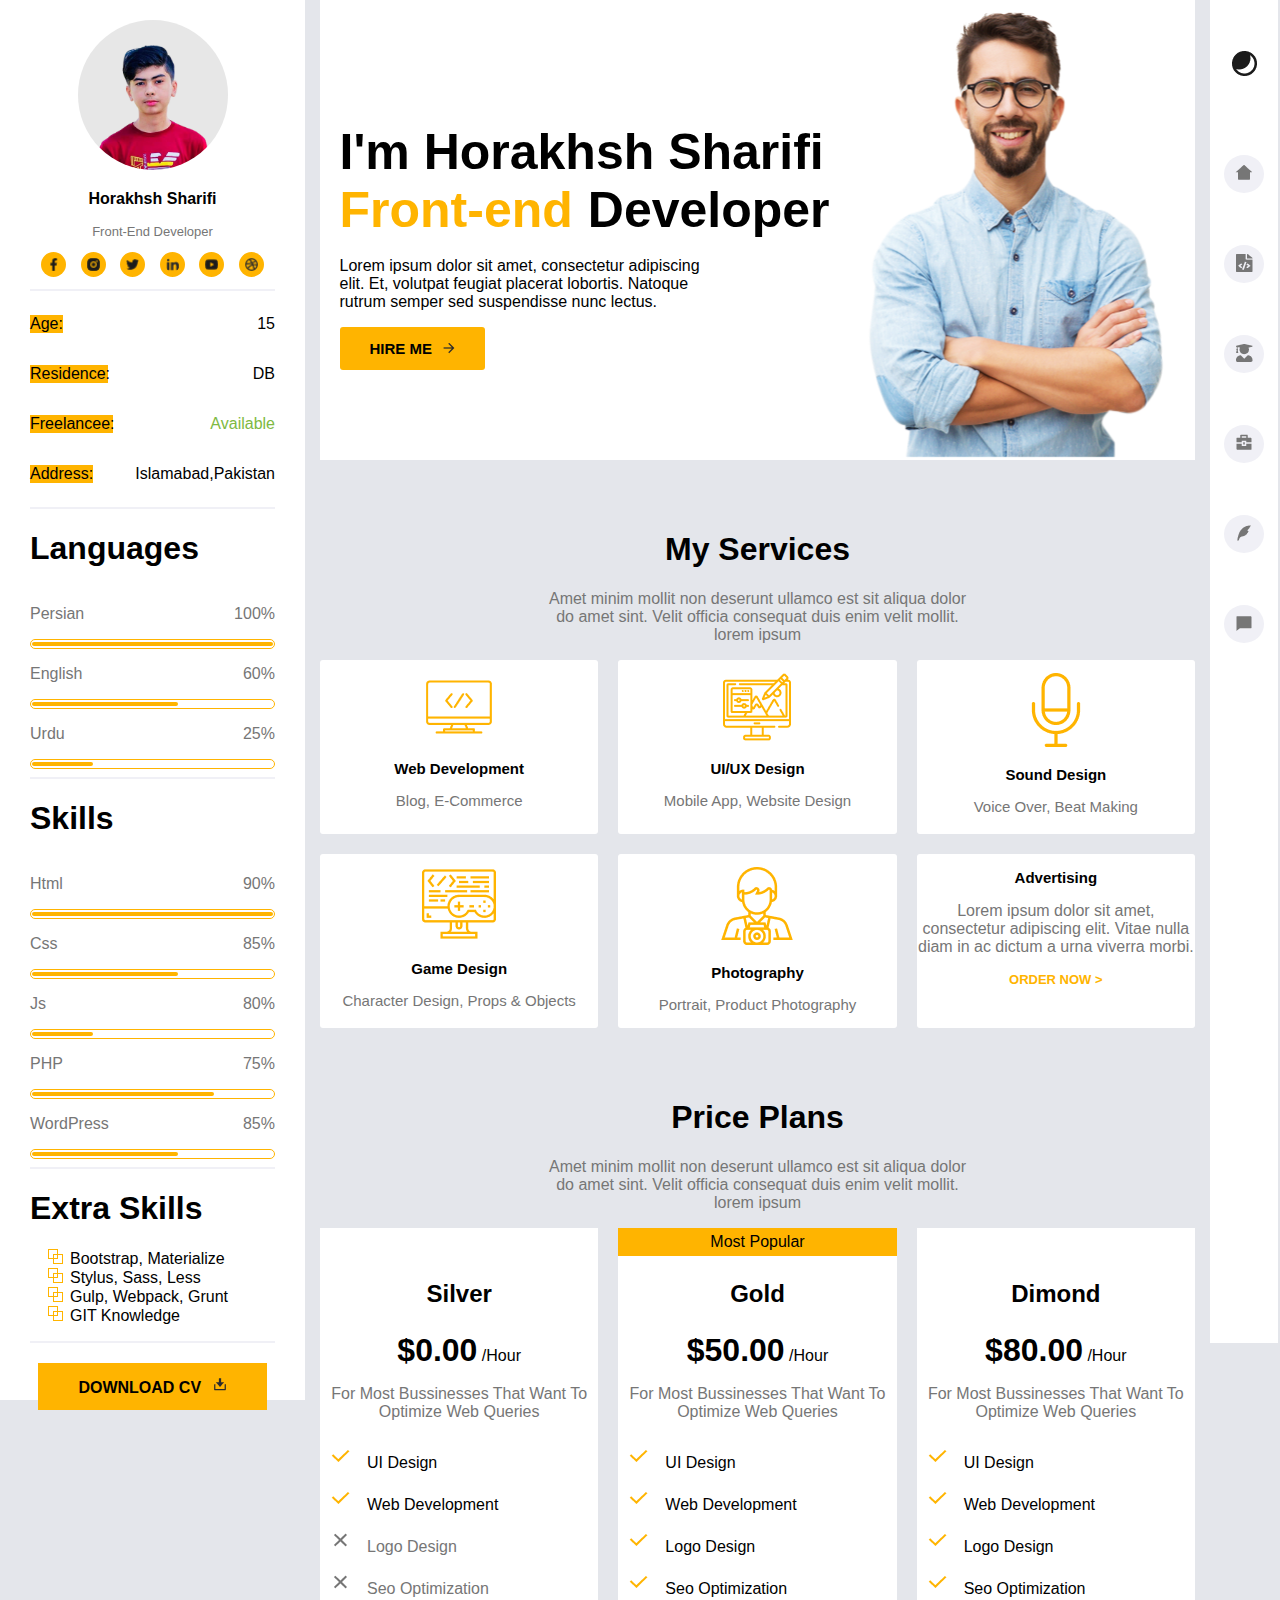
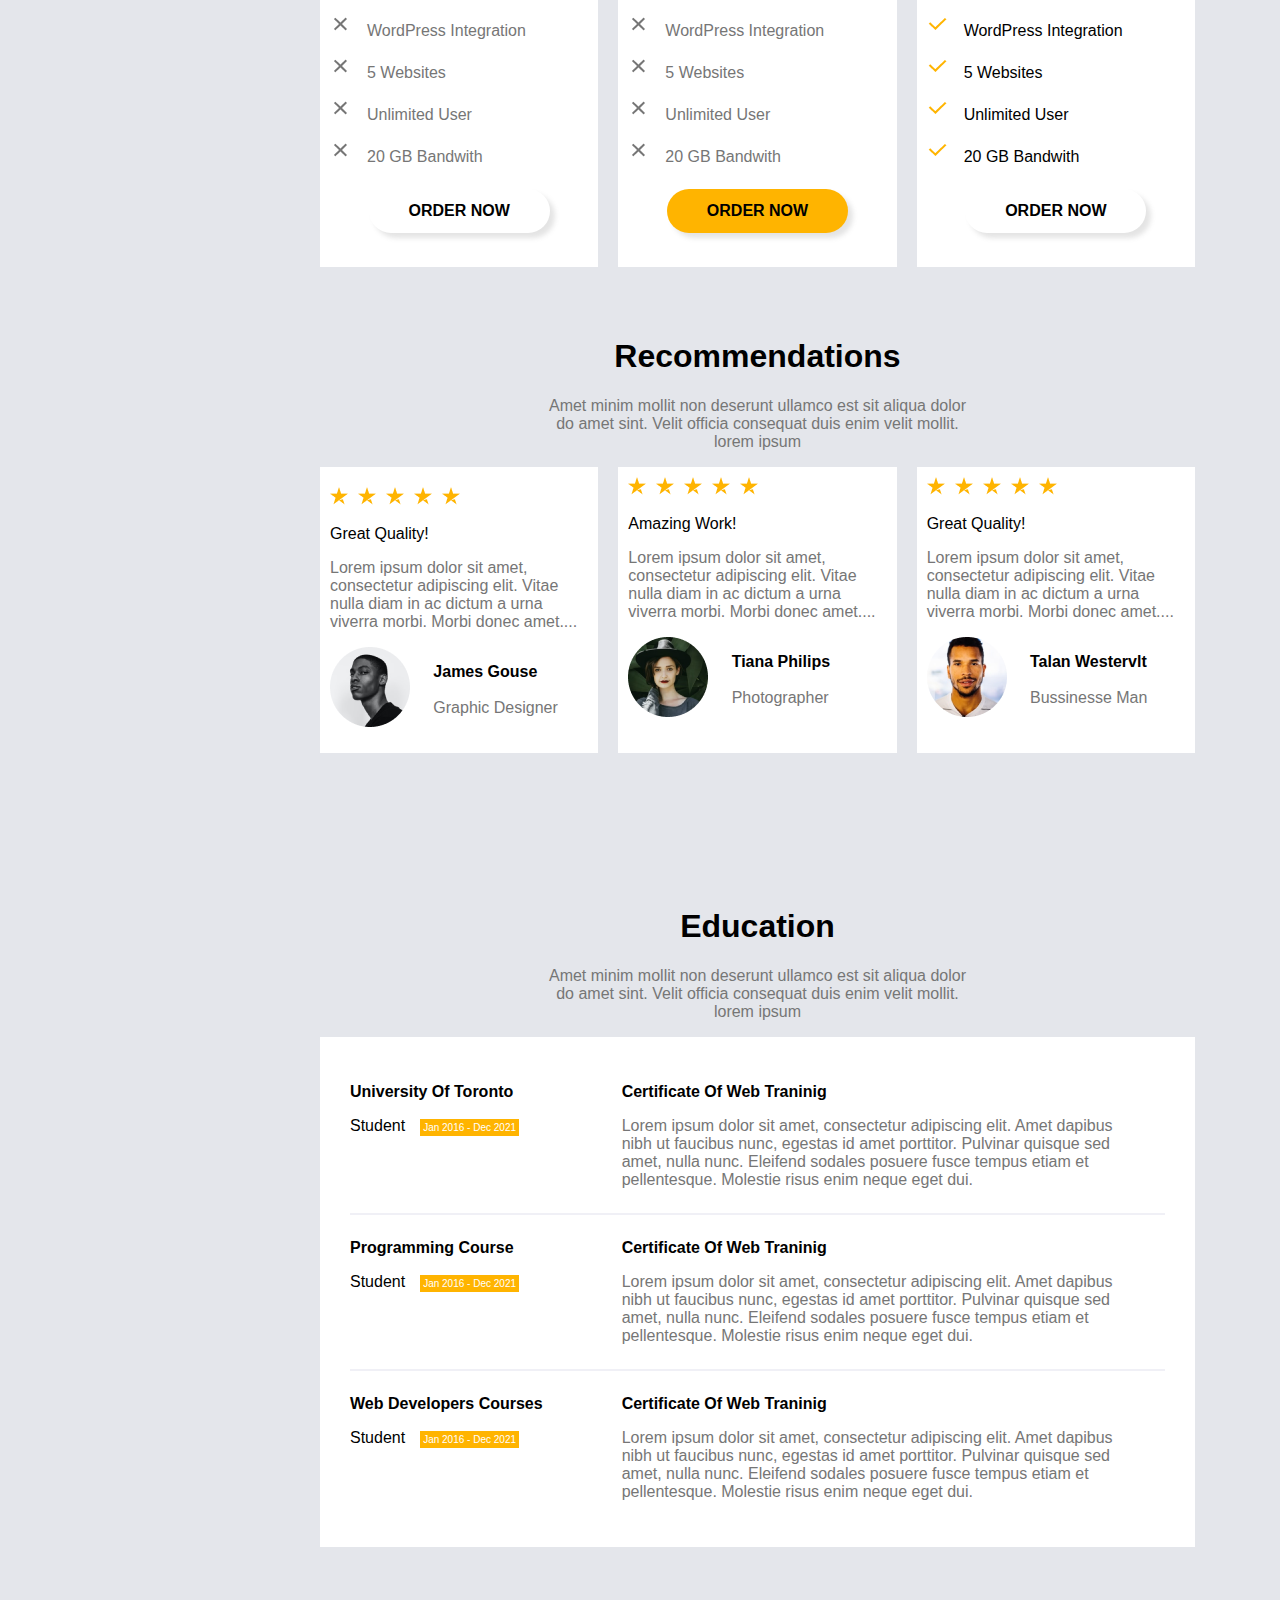
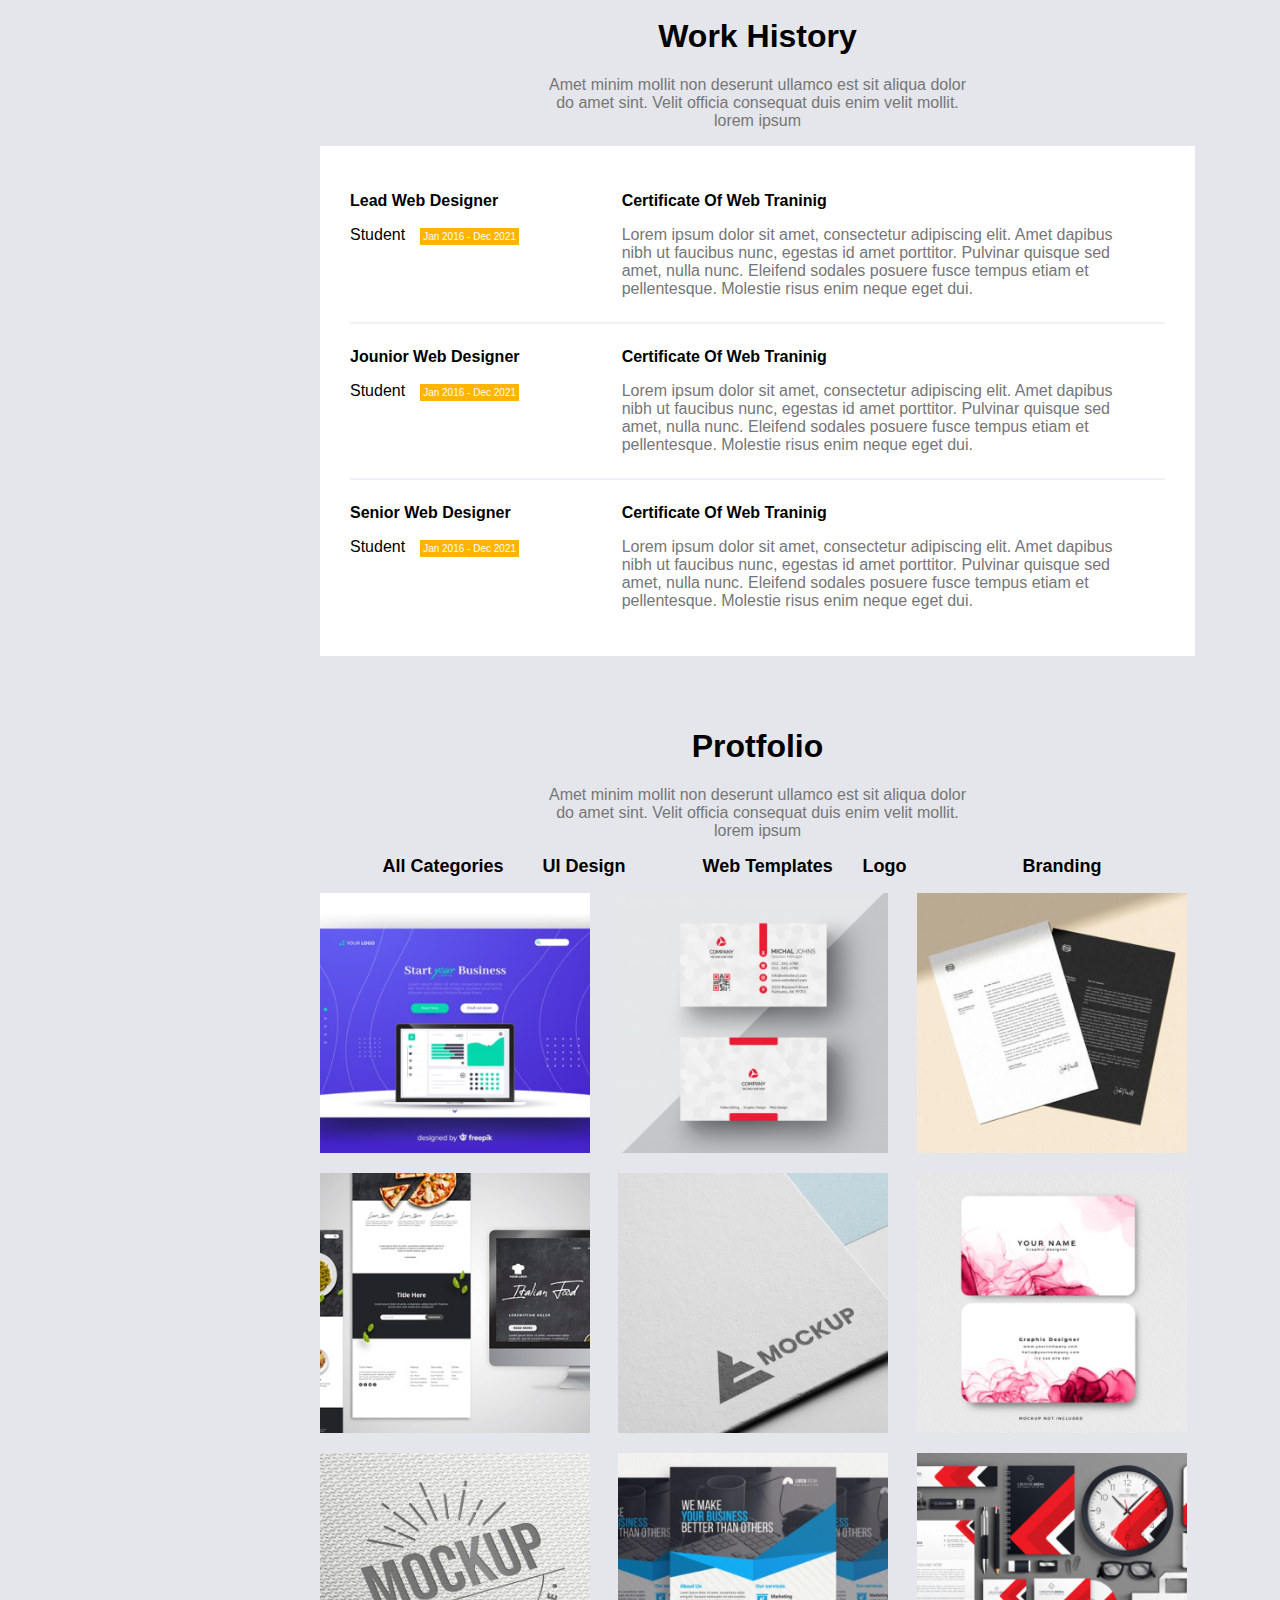
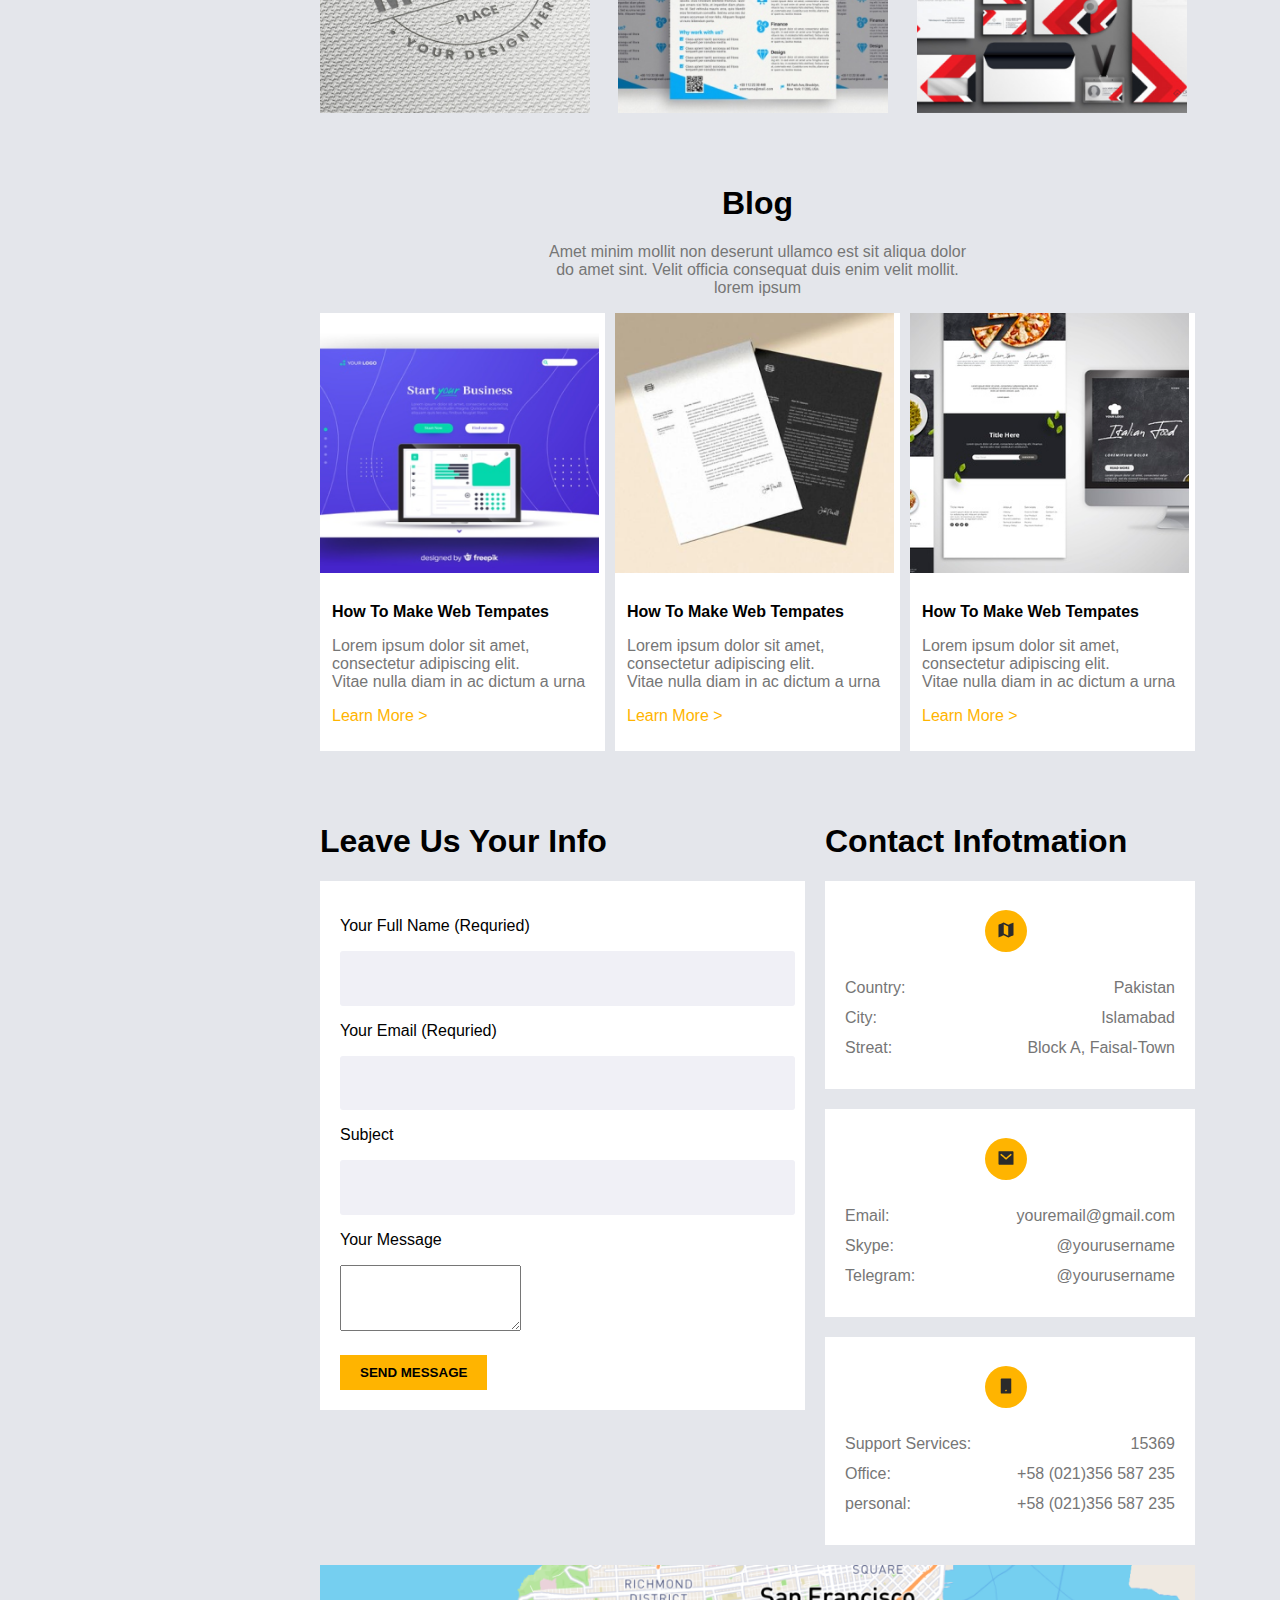
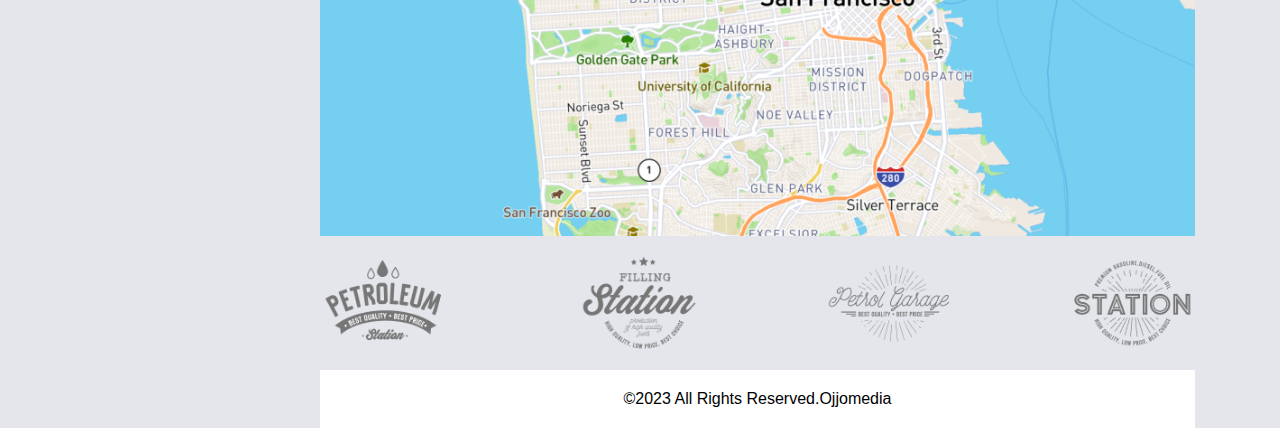
==== commit a486ef3f: "seventh commit" ====
--- a/index.html
+++ b/index.html
@@ -608,26 +608,18 @@
                 <div class="part8-main">
                     <h1>Leave Us Your Info</h1>
                     <div class="part-8-main-content">
-                        <span>
-                            <p id="part-8-main-inout-font">Your Full Name (Requried)</p>
-                            <input type="text" name="Your Full Name (Requried)" id="part-9-input-1">
-                        </span>
-                        <span>
-                            <p id="part-8-main-inout-font">Your Email (Requried)</p>
-                            <input type="email" name="Your Email (Requried)" id="part-9-input-2">
-                        </span>
-                        <span>
-                            <p id="part-8-main-inout-font">Subject</p>
-                            <input type="text" name="Subject" id="part-9-input-3">
-                        </span>
-                        <span>
-                            <p id="part-8-main-inout-font">Your Message</p>
-                            <input type="text" name="Your Message" id="part-9-input-4">
-                        </span>
-                        <br>
-                        <span>
-                            <button onclick="submitForm()" id="part-8-btn"><b>SEND MESSAGE</b></button>
-                        </span>
+                        <form action="https://formsubmit.co/f0ec69f8b18ad60f48677974bd281922" method="POST">
+                                <p id="part-8-main-inout-font">Your Full Name (Requried)</p>
+                                <input type="text" name="Name" id="part-9-input-1">
+                                <p id="part-8-main-inout-font">Your Email (Requried)</p>
+                                <input type="email" name="Email" id="part-9-input-2">
+                                <p id="part-8-main-inout-font">Subject</p>
+                                <input type="text" name="Subject" id="part-9-input-3">
+                                <p id="part-8-main-inout-font">Your Message</p>
+                                <textarea id="message" name="Comment, Question" rows="4"></textarea>
+                            <br>
+                                <button type="submit" id="part-8-btn"><b>SEND MESSAGE</b></button>
+                        </form>
                     </div>
                 </div>
                 <div class="part9-main">
--- a/Style/style.css
+++ b/Style/style.css
@@ -614,6 +614,7 @@
         padding: 10px 20px;
         border: none;
         background-color: #FFB400;
+        cursor: pointer;
     }
     .footer-part-1 > img { 
         max-width: 1920px;
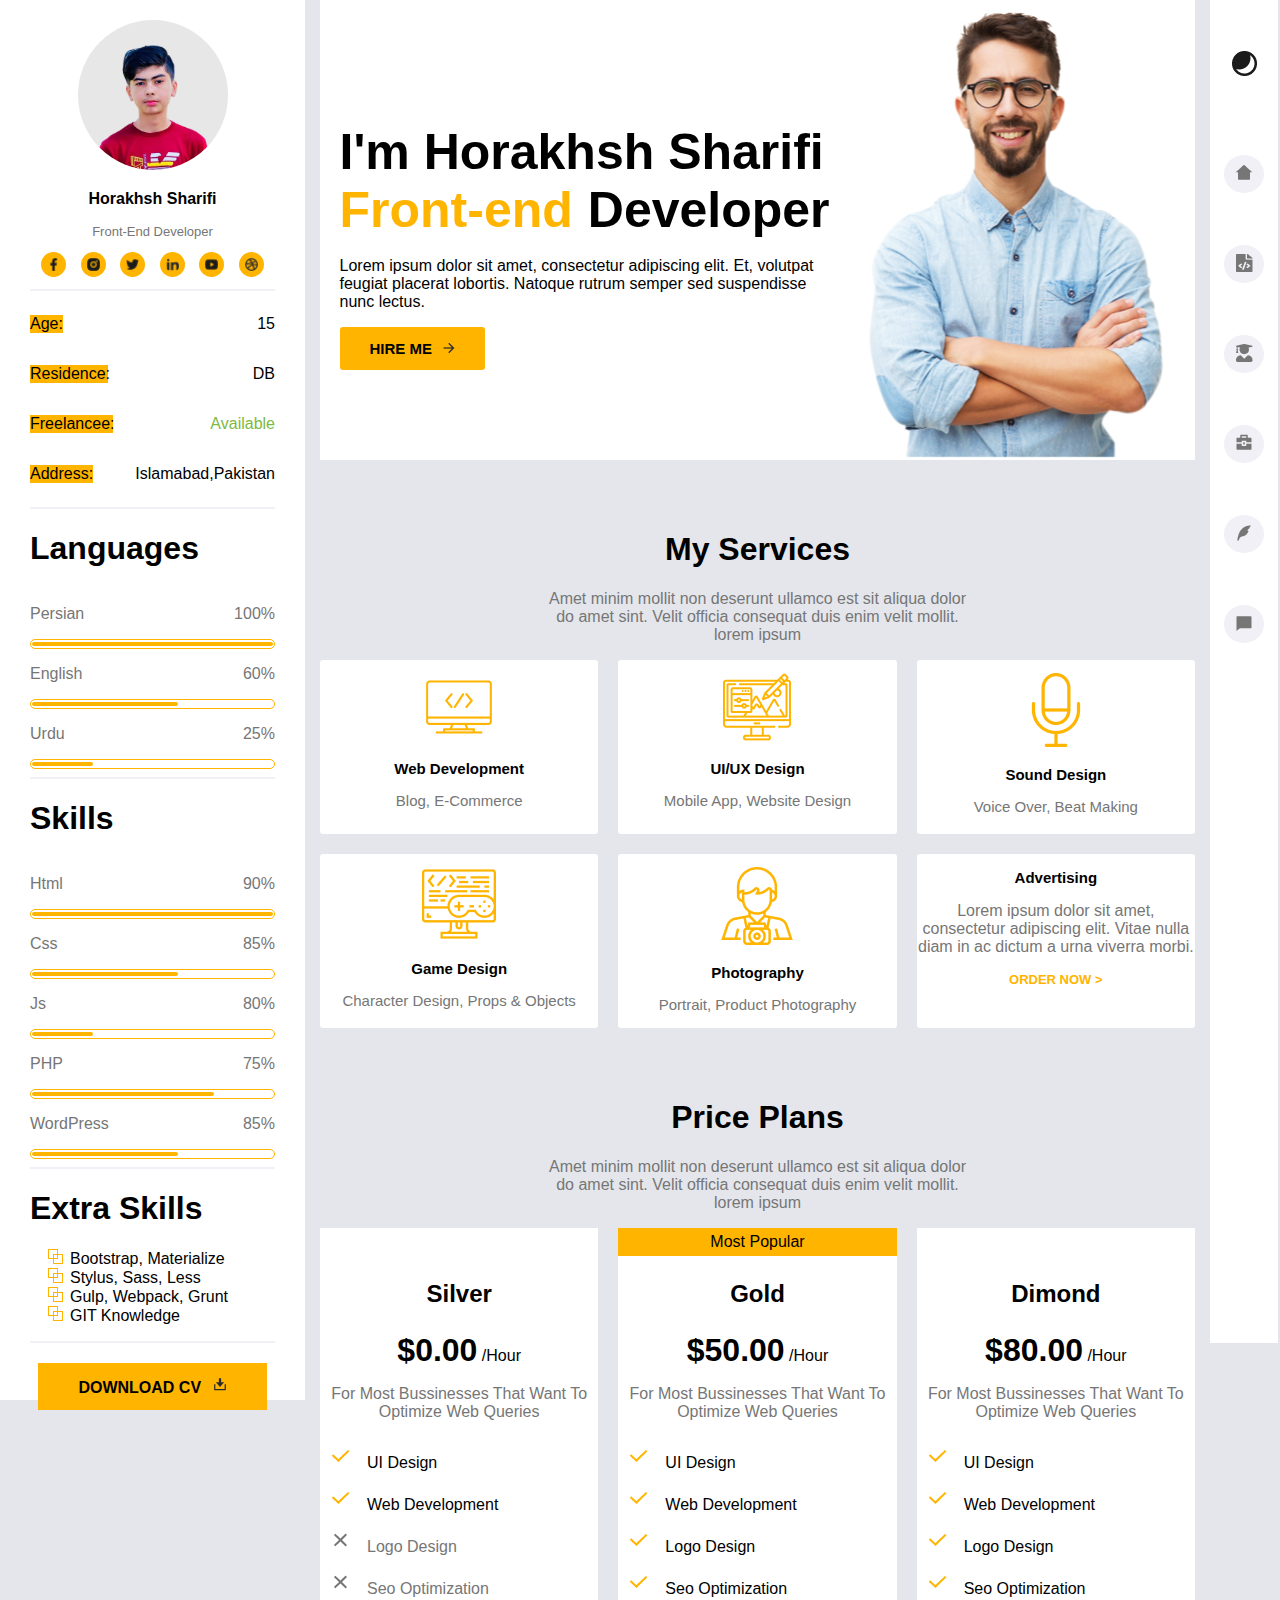
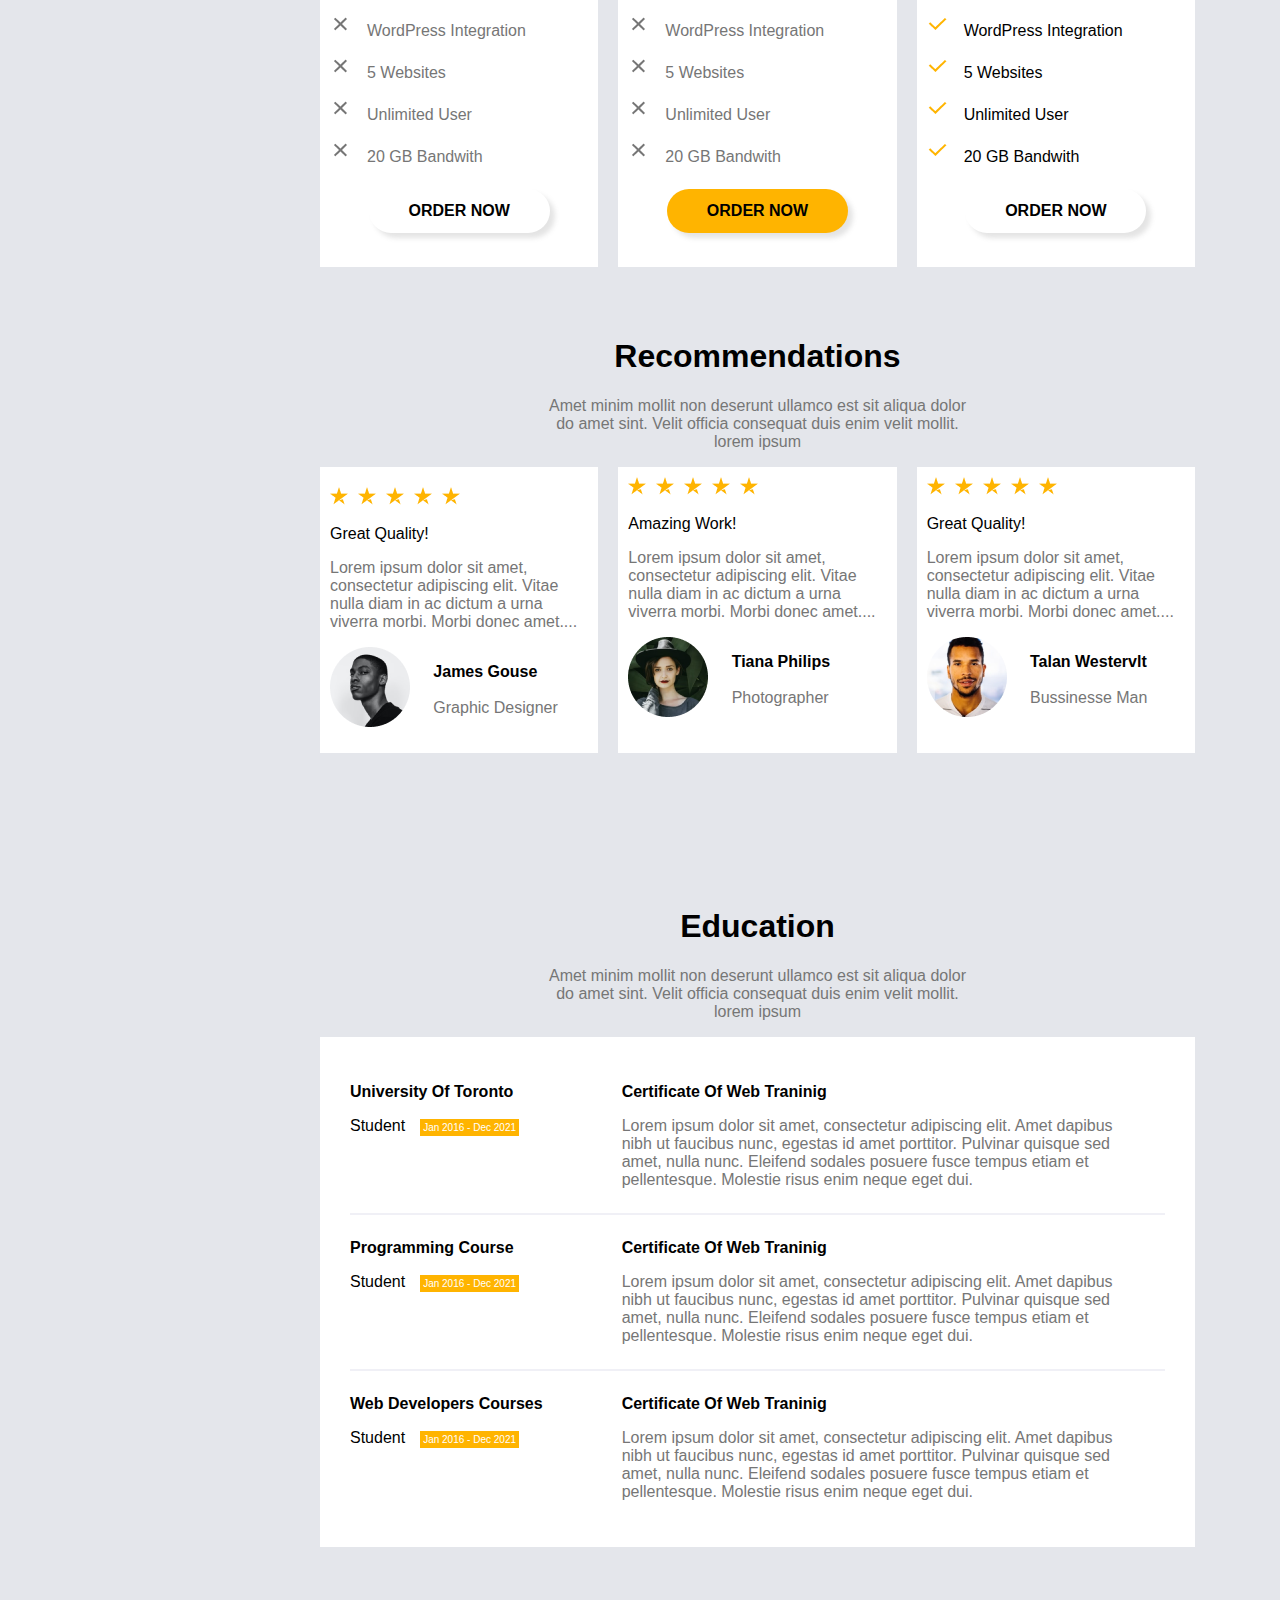
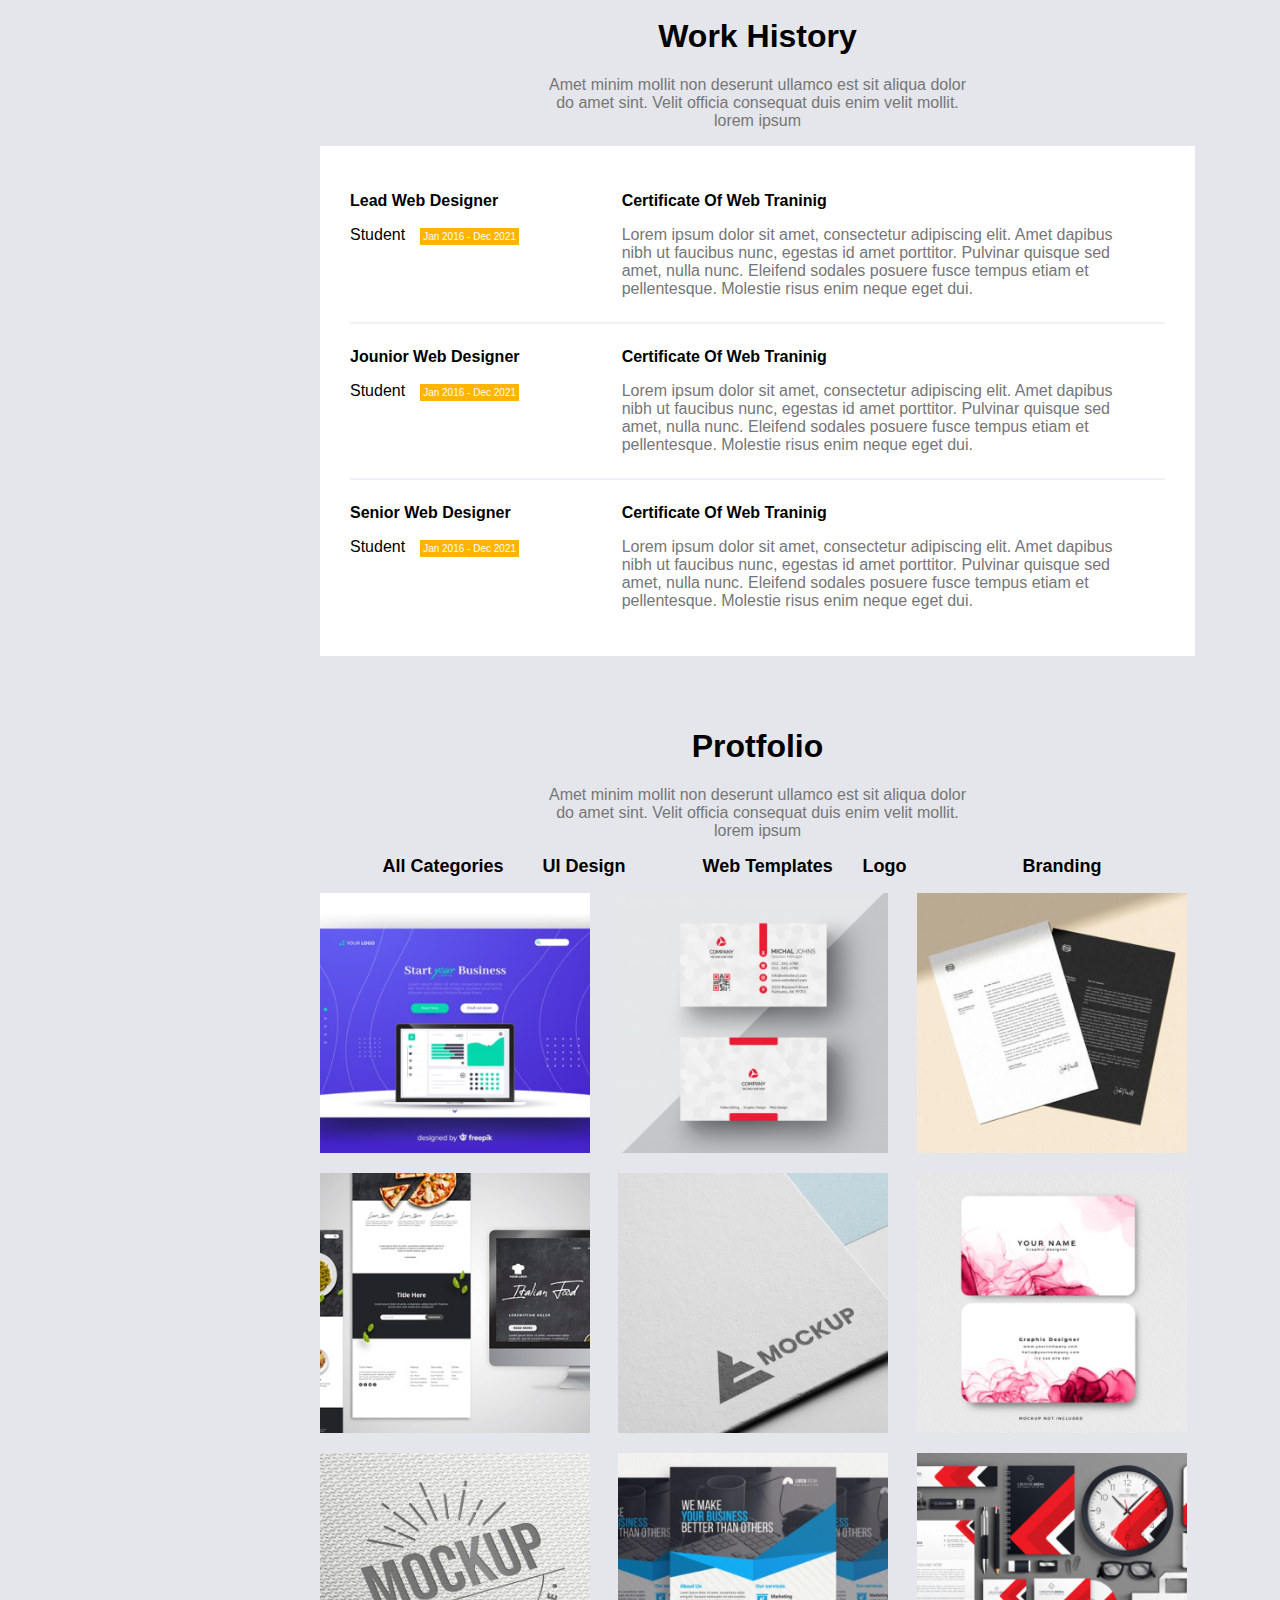
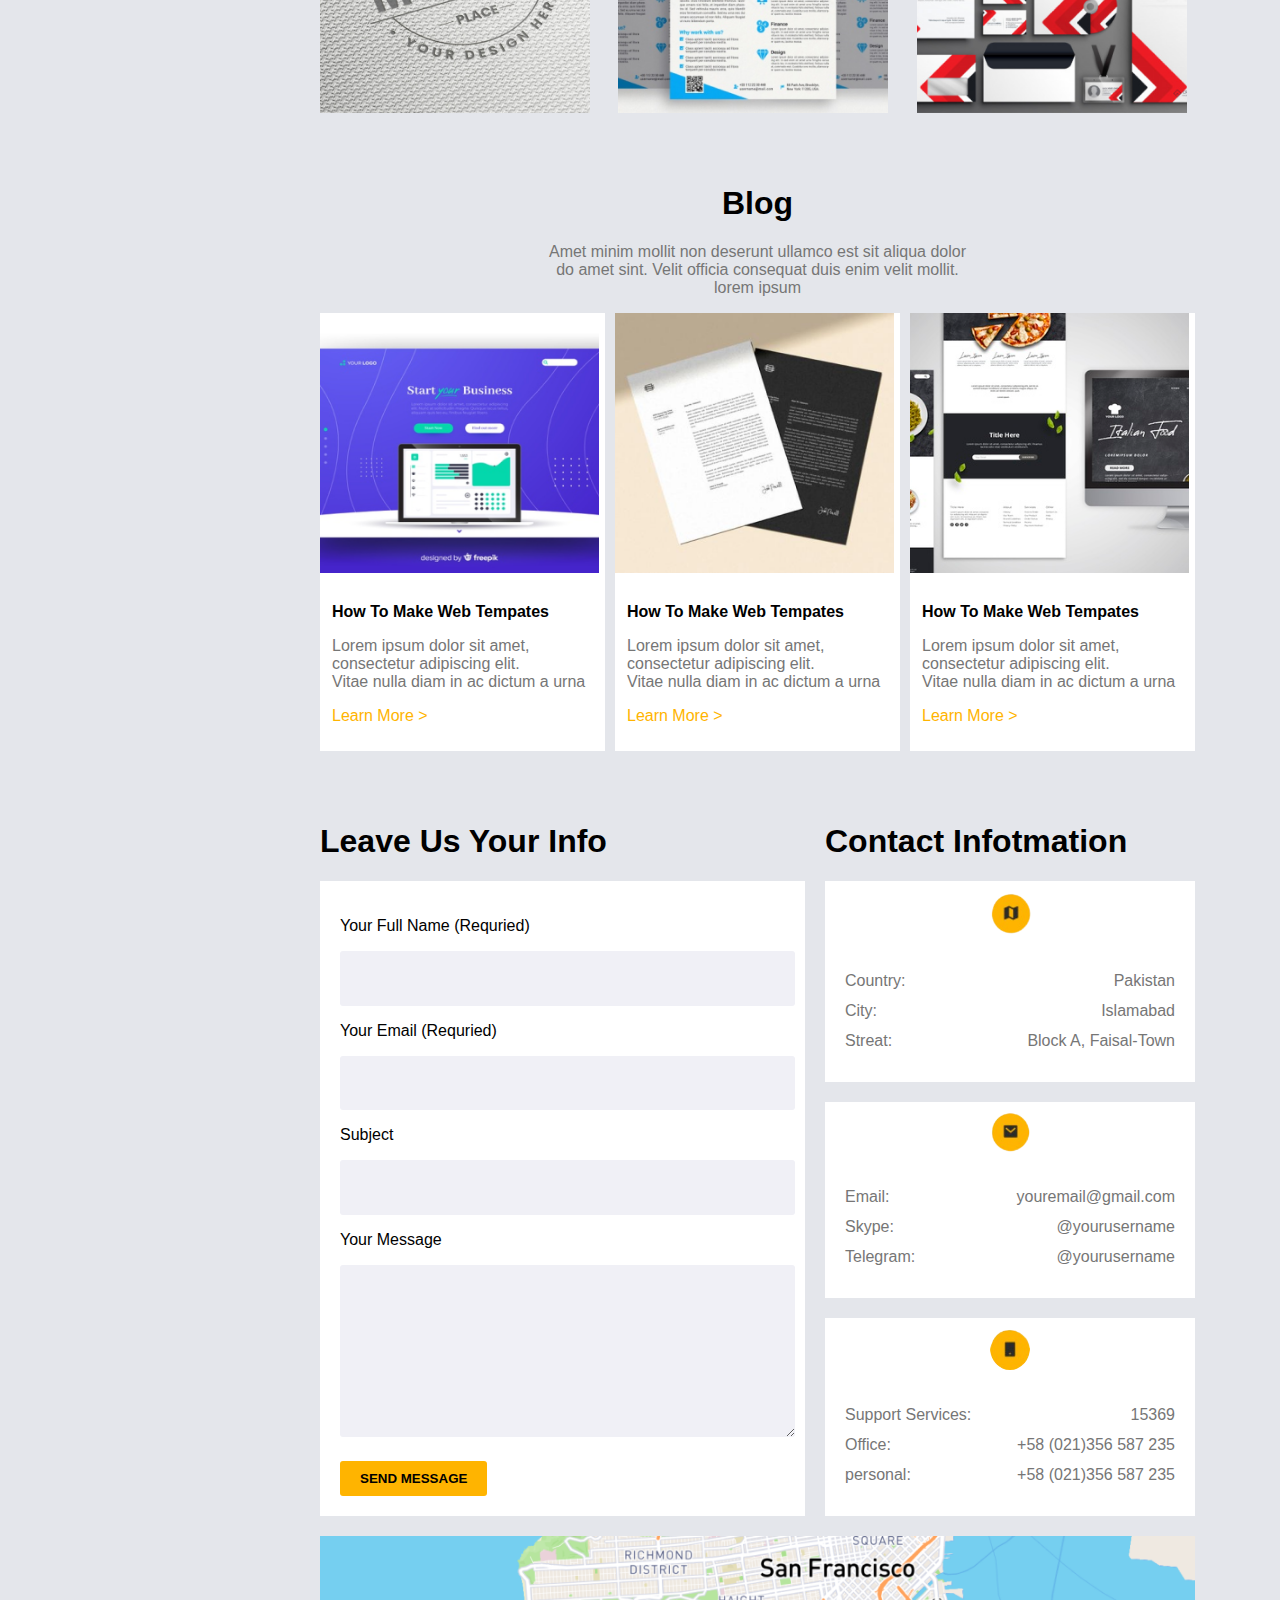
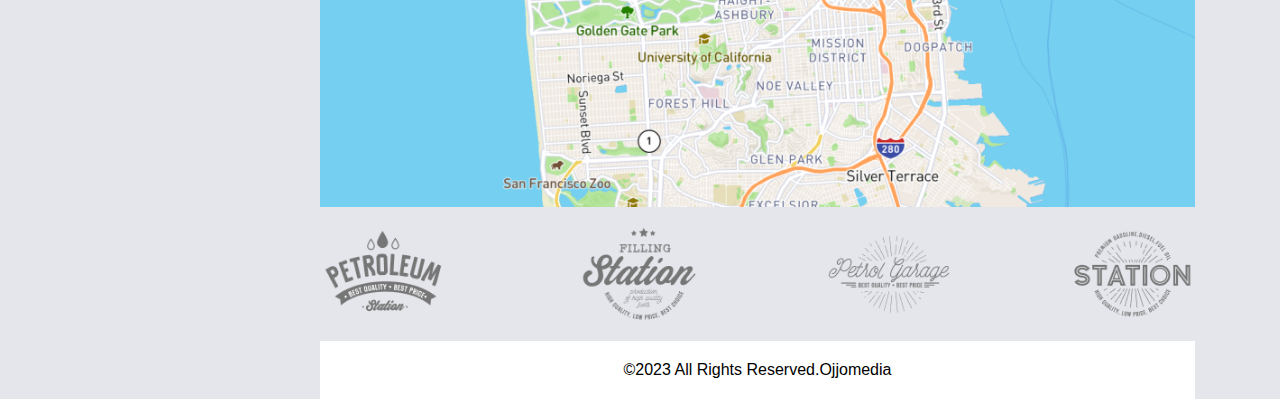
==== commit 7cab8411: "ninth commit" ====
--- a/index.html
+++ b/index.html
@@ -10,7 +10,7 @@
 </head>
 <body>
 <!-- the content of my left container -->
-    <aside class="left-side">
+    <aside class="left-side" id="left-side-main">
         <!-- the left side content, part 1 -->
         <div class="part-1-left-side">
             <!-- the profile part of left side content, part 1 -->
@@ -191,12 +191,15 @@
                     <img src="Icons/menu.png" alt="">
                 </label>
                 <ul class="header-1-ul">
+                    <label for="check" class="checkbtn">
+                        <img src="Icons/close-2.png" alt="">
+                    </label>
                   <li class="header-1-li"><a href="#">Home</a></li>
-                  <li class="header-1-li"><a href="#">Services</a></li>
+                  <li class="header-1-li"><a href="#part-1-main">Services</a></li>
                   <li class="header-1-li"><a href="#">CV</a></li>
                   <li class="header-1-li"><a href="#">Portfolio</a></li>
-                  <li class="header-1-li"><a href="#">Blog</a></li>
-                  <li class="header-1-li"><a href="#">Contact</a></li>
+                  <li class="header-1-li"><a href="#part-7-main">Blog</a></li>
+                  <li class="header-1-li"><a href="#part-8-main">Contact</a></li>
                 </ul>
               </nav>
         </header>
@@ -206,8 +209,8 @@
             <div class="header-font">
                 <h1 class="header-heading">I'm Horakhsh Sharifi<br><b id="highlight-font">Front-end</b>Developer</h1>
                 <p class="header-2-par">
-                    Lorem ipsum dolor sit amet, consectetur adipiscing<br>
-                    elit. Et, volutpat feugiat placerat lobortis. Natoque<br>
+                    Lorem ipsum dolor sit amet, consectetur adipiscing
+                    elit. Et, volutpat feugiat placerat lobortis. Natoque
                     rutrum semper sed suspendisse nunc lectus.  
                 </p>
                 <!-- the button of header conteant -->
@@ -220,7 +223,7 @@
         </header>
         <!-- my main content of main container -->
         <main class="main-center">
-            <div class="part1-main">
+            <div class="part1-main" id="part-1-main">
                 <span class="part-1-font">
                     <h1>My Services</h1>
                     <p id="part-1-header-par">
@@ -267,7 +270,7 @@
                 </div>
             </div>
             </div>
-            <div class="part2-main">
+            <div class="part2-main" id="part-2-main">
                 <span id="part2-main-header-font">
                     <h1>Price Plans</h1>
                     <p id="part-2-header-par"> 
@@ -349,7 +352,7 @@
                         </div>
                     </div>
             </div>
-            <div class="part3-main">
+            <div class="part3-main" id="part-3-main">
                 <span id="part-3-heder-font">
                     <h1>Recommendations</h1>
                     <p id="part-3-header-par">
@@ -406,7 +409,7 @@
             <div class="main-dot">
                 <img src="Group 39.png" alt="" id="main-dot-img">
             </div>
-            <div class="part4-main">
+            <div class="part4-main" id="part-4-main">
                 <span id="part-4-header-font">
                     <h1>Education</h1>
                     <p id="part-4-header-par">
@@ -465,7 +468,7 @@
                         </div>
                 </div>
             </div>
-            <div class="part5-main">
+            <div class="part5-main" id="part-5-main">
                 <span id="part-4-header-font">
                     <h1>Work History</h1>
                     <p id="part-4-header-par">
@@ -524,7 +527,7 @@
                         </div>
                 </div>
             </div>
-            <div class="part6-main">
+            <div class="part6-main" id="part-6-main">
                 <span id="part-6-header-font">
                     <h1>Protfolio</h1>
                     <p id="part-6-header-par">
@@ -554,7 +557,7 @@
                     <img src="Images/Image (8).png" alt="">
                 </div>
             </div>
-            <div class="part7-main">
+            <div class="part7-main" id="part-7-main">
                 <span id="part-6-1-header-font">
                     <h1>Blog</h1>
                     <p id="part-4-header-par">
@@ -605,7 +608,7 @@
                 </div>
             </div>
             <div class="part8-part9">
-                <div class="part8-main">
+                <div class="part8-main" id="part-8-main">
                     <h1>Leave Us Your Info</h1>
                     <div class="part-8-main-content">
                         <form action="https://formsubmit.co/f0ec69f8b18ad60f48677974bd281922" method="POST">
@@ -616,13 +619,13 @@
                                 <p id="part-8-main-inout-font">Subject</p>
                                 <input type="text" name="Subject" id="part-9-input-3">
                                 <p id="part-8-main-inout-font">Your Message</p>
-                                <textarea id="message" name="Comment, Question" rows="4"></textarea>
+                                <textarea id="message" name="Comment, Question" rows="8"></textarea>
                             <br>
                                 <button type="submit" id="part-8-btn"><b>SEND MESSAGE</b></button>
                         </form>
                     </div>
                 </div>
-                <div class="part9-main">
+                <div class="part9-main" id="part-9-main">
                     <h1>Contact Infotmation</h1>
                     <div class="part-9-main-container-1">
                         <span id="part-9-icons-1">
@@ -642,7 +645,7 @@
                         </ul>
                     </div>
                     <div class="part-9-main-container-1">
-                        <span id="part-9-icons-1">
+                        <span id="part-9-icons-2">
                             <img src="Icons/mail.png" alt="" id="part-9-main-icon">
                         </span>
                         <ul class="part-9-main-ul-1">
@@ -659,7 +662,7 @@
                         </ul>
                     </div>
                     <div class="part-9-main-container-1">
-                        <span id="part-9-icons-1">
+                        <span id="part-9-icons-3">
                             <img src="Icons/Mobile.png" alt="" id="part-9-main-icon">
                         </span>
                         <ul class="part-9-main-ul-1">
@@ -702,23 +705,23 @@
             <span class="font-name">Home</span>
         </div>
         <div class="icon">
-            <a href="#" id="right-side-icon-img"><img src="Icons/Blog2 (5).png" alt=""></a>
+            <a href="#part-1-main" id="right-side-icon-img"><img src="Icons/Blog2 (5).png" alt=""></a>
             <span class="font-name">Services</span>
         </div>
         <div class="icon">
-            <a href="#" id="right-side-icon-img"><img src="Icons/Blog2 (3).png" alt=""></a>
+            <a href="#left-side-main" id="right-side-icon-img"><img src="Icons/Blog2 (3).png" alt=""></a>
             <span class="font-name">CV</span>
         </div>
         <div class="icon">
             <a href="#" id="right-side-icon-img"><img src="Icons/Blog2 (4).png" alt=""></a>
-            <span class="font-name">Protfolio</span>
+            <span class="font-name">Portfolio</span>
         </div>
         <div class="icon">
-            <a href="#" id="right-side-icon-img"><img src="Icons/Blog2 (1).png" alt=""></a>
+            <a href="#part-7-main" id="right-side-icon-img"><img src="Icons/Blog2 (1).png" alt=""></a>
             <span class="font-name">Blog</span>
         </div>
         <div class="icon">
-            <a href="#" id="right-side-icon-img"><img src="Icons/Blog2 (2).png" alt=""></a>
+            <a href="#part-8-main" id="right-side-icon-img"><img src="Icons/Blog2 (2).png" alt=""></a>
             <span class="font-name">Contact</span>
         </div>
     </nav>
--- a/Style/style.css
+++ b/Style/style.css
@@ -1,4 +1,4 @@
-@media all and (min-width: 781px) and (max-width: 1920px) {
+@media all and (min-width: 781px) and (max-width: 4000px) {
     * {
         font-family: 'Orbitron', sans-serif;
         font-family: 'Source Sans 3', sans-serif;
@@ -17,6 +17,10 @@
     }
     .container {
         padding: 0 15px;
+    }
+    .header-2-par {
+        font-size: 100%;
+        width: 500px;
     }
     header {
         background-image: url(background.png);
@@ -497,6 +501,7 @@
     .part-9-main-container-1 {
         background-color: white;
         margin-bottom: 20px;
+        padding-top: 10px;
     }
     .part-9-main-container-2 {
         background-color: white;
@@ -508,29 +513,32 @@
         height: 210px;
         margin-bottom: 20px;
     }
-    #part-9-icons-1{
-        background-color: #FFB400;
+    #part-9-icons-1 > img {
+        margin: auto;
+        display: block;
+        justify-content: center;
+        align-items: center;
+        text-align: center;
+        width: 45px;
         border-radius: 100%;
-        padding: 15px 12px 10px 12px;
+    }
+    #part-9-icons-2 > img {
         margin: auto;
-        justify-content: center;
-        align-items: center;
-        text-align: center;
-        margin-left: 160px;
-    }
-    .part-9-main-container-1 > img {
-        padding: 10px;
+        display: block;
+        justify-content: center;
+        align-items: center;
+        text-align: center;
+        width: 40px;
+        border-radius: 100%;
+    }
+    #part-9-icons-3 > img {
         margin: auto;
-        justify-content: center;
-        align-items: center;
-        text-align: center;
-        margin-left: 50px;
-    }
-    #part-9-main-icon {
-        justify-content: center;
-        align-items: center;
-        text-align: center;
-        margin-top: 40px;
+        display: block;
+        justify-content: center;
+        align-items: center;
+        text-align: center;
+        width: 40px;
+        border-radius: 100%;
     }
     .part-9-main-ul-1 {
         list-style: none;
@@ -560,6 +568,7 @@
         padding-right: 5px;
         border-radius: 3px;
         font-size: large;
+        max-width: 500px;
     }
     #part-9-input-1:focus {
         outline: none;
@@ -575,6 +584,7 @@
         padding-right: 5px;
         border-radius: 3px;
         font-size: large;
+        max-width: 500px;
     }
     #part-9-input-2:focus {
         outline: none;
@@ -582,6 +592,7 @@
     #part-9-input-3 {
         border: none;
         background-color: #F0F0F6;
+        max-width: 500px;
         width: 100%;
         padding-top: 16.835px;
         padding-bottom: 16.835px;
@@ -615,6 +626,20 @@
         border: none;
         background-color: #FFB400;
         cursor: pointer;
+        border-radius: 3px;
+    }
+    textarea {
+        max-width: 500px;
+        width: 100%;
+        border: none;
+        background-color: #F0F0F6;
+        border-radius: 3px;
+        font-size: large;
+        padding-left: 5px;
+        padding-right: 5px;
+    }
+    textarea:focus {
+        outline: none;
     }
     .footer-part-1 > img { 
         max-width: 1920px;
@@ -1238,7 +1263,7 @@
           max-width: 780px;
           width: 100%;
           background: #FFB400;
-          top: 28px;
+          top: -16px;
           left: -110%;
           padding-left: 0;
           text-align: center;
@@ -1828,32 +1853,39 @@
         margin-bottom: 20px;
         border-radius: 10px;
     }
-    #part-9-icons-1{
-        background-color: #FFB400;
+    #part-9-icons-1 > img {
+        margin: auto;
+        display: block;
+        justify-content: center;
+        align-items: center;
+        text-align: center;
+        width: 45px;
         border-radius: 100%;
-        padding: 15px 12px 10px 12px;
+    }
+    #part-9-icons-2 > img {
         margin: auto;
-        justify-content: center;
-        align-items: center;
-        text-align: center;
-        margin-left: 225px;
-        
-    }
-    .part-9-main-container-1 > img {
-        padding: 10px;
+        display: block;
+        justify-content: center;
+        align-items: center;
+        text-align: center;
+        width: 40px;
+        border-radius: 100%;
+    }
+    #part-9-icons-3 > img {
         margin: auto;
-        justify-content: center;
-        align-items: center;
-        text-align: center;
-        margin-left: 50px;
-        
+        display: block;
+        justify-content: center;
+        align-items: center;
+        text-align: center;
+        width: 40px;
+        border-radius: 100%;
     }
     #part-9-main-icon {
         justify-content: center;
         align-items: center;
         text-align: center;
         margin-top: 40px;
-        
+        padding-top: 10px;
     }
     .part-9-main-ul-1 {
         list-style: none;
@@ -1938,7 +1970,19 @@
         border: none;
         background-color: #FFB400;
     }
-    
+    textarea {
+        max-width: 780px;
+        width: 100%;
+        border: none;
+        background-color: #F0F0F6;
+        border-radius: 3px;
+        font-size: large;
+        padding-left: 5px;
+        padding-right: 5px;
+    }
+    textarea:focus {
+        outline: none;
+    }
     .footer-part-1 > img { 
         max-width: 780px;
         width: 100%;
